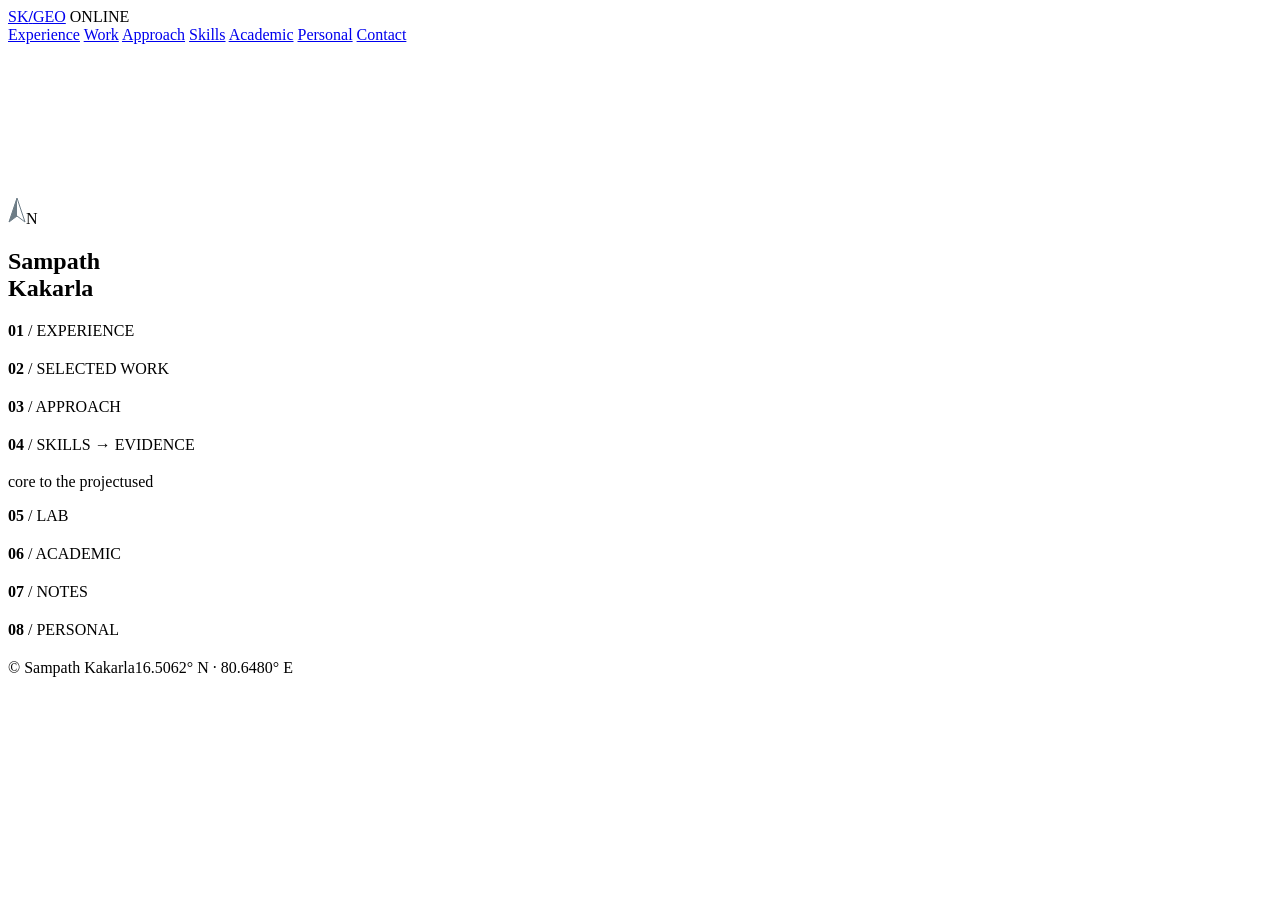
==== index.html @ d3eee509 "Add site root: index, README, gitignore" ====
<!doctype html>
<html lang="en">
<head>
  <meta charset="utf-8">
  <meta name="viewport" content="width=device-width, initial-scale=1">
  <title>Sampath Kakarla — Geospatial Operations & GIS</title>
  <meta name="description" content="Urban planner and geospatial technical lead. Four years as sole on-ground lead of a geospatial consultancy: 1.5M+ parcels across 35–40 cities. Case studies with interactive maps.">
  <meta name="theme-color" content="#07090b">
  <meta property="og:title" content="Sampath Kakarla — Geospatial Operations & GIS">
  <meta property="og:description" content="Case studies with interactive maps and tools.">
  <link rel="icon" href="assets/img/favicon.svg" type="image/svg+xml">

  <!-- ADOBE FONTS (Acumin Pro): paste your Web Project link below and uncomment. See README. -->
  <!-- <link rel="stylesheet" href="https://use.typekit.net/KITID.css"> -->
  <link rel="preload" href="assets/fonts/archivo-wdth.woff2" as="font" type="font/woff2" crossorigin>
  <link rel="stylesheet" href="assets/css/main.css">
</head>
<body>

<header class="hud" aria-label="Site status bar">
  <a class="id" href="#top">SK<b>/</b>GEO</a>
  <span class="live hide-m">ONLINE</span>
  <span class="coord" id="hud-coord" aria-hidden="true"></span>
  <nav aria-label="Primary">
    <a href="#experience">Experience</a>
    <a href="#work">Work</a>
    <a href="#approach" class="opt">Approach</a>
    <a href="#evidence" class="opt">Skills</a>
    <a href="#academic" class="opt">Academic</a>
    <a href="#personal" class="opt">Personal</a>
    <a href="#contact">Contact</a>
  </nav>
</header>

<main>
  <!-- HERO -->
  <section class="hero" id="top">
    <canvas id="terrain" aria-hidden="true"></canvas>
    <div class="vignette"></div>
    <div class="north" aria-hidden="true">
      <svg width="18" height="26" viewBox="0 0 18 26"><path d="M9 0 L17 24 L9 18 L1 24 Z" fill="none" stroke="#6d7c86"/><path d="M9 0 L9 18 L1 24 Z" fill="#6d7c86"/></svg>N
    </div>
    <div class="wrap">
      <div class="kicker" data-c="hero.kicker"></div>
      <h1>Sampath<br><span class="thin">Kakarla</span></h1>
      <p class="role" data-c="hero.headline"></p>
      <p class="lede" data-c="hero.statement"></p>
      <p class="lede sub" data-c="hero.intro"></p>
    </div>
  </section>

  <!-- AT A GLANCE -->
  <section class="glance-band" aria-label="Profile at a glance">
    <div class="wrap">
      <div class="glance-h mono" data-c="hero.glanceTitle"></div>
      <div class="glance" id="glance"></div>
    </div>
  </section>

  <!-- EXPERIENCE -->
  <section class="block" id="experience">
    <div class="wrap">
      <div class="sec-head rv">
        <div class="no"><b>01</b> / EXPERIENCE</div>
        <h2><span data-c="experience.title"></span> <em data-c="experience.titleMuted"></em></h2>
        <p data-c="experience.intro"></p>
      </div>
      <article class="anchor rv" id="anchor"></article>
      <div class="roles" id="roles"></div>
      <div class="edu rv" id="edu"></div>
    </div>
  </section>

  <!-- WORK -->
  <section class="block" id="work">
    <div class="wrap">
      <div class="sec-head rv">
        <div class="no"><b>02</b> / SELECTED WORK</div>
        <h2><span data-c="work.title"></span> <em data-c="work.titleMuted"></em></h2>
        <p data-c="work.intro"></p>
      </div>
      <div class="work" id="work-list"></div>
    </div>
  </section>

  <!-- APPROACH / AI -->
  <section class="block" id="approach">
    <div class="wrap">
      <div class="sec-head rv">
        <div class="no"><b>03</b> / APPROACH</div>
        <h2><span data-c="approach.title"></span> <em data-c="approach.titleMuted"></em></h2>
        <p data-c="approach.intro"></p>
      </div>
      <div class="approach" id="approach-list"></div>
      <aside class="principle rv" id="principle"></aside>
    </div>
  </section>

  <!-- EVIDENCE -->
  <section class="block" id="evidence">
    <div class="wrap">
      <div class="sec-head rv">
        <div class="no"><b>04</b> / SKILLS → EVIDENCE</div>
        <h2><span data-c="evidence.title"></span> <em data-c="evidence.titleMuted"></em></h2>
        <p data-c="evidence.intro"></p>
      </div>
      <div class="matrix-wrap rv"><table class="matrix" id="matrix"></table></div>
      <div class="matrix-key"><span><i class="m m2"></i>core to the project</span><span><i class="m m1"></i>used</span></div>
      <p class="toolbox" data-c="evidence.toolbox"></p>
    </div>
  </section>

  <!-- LAB -->
  <section class="block" id="lab">
    <div class="wrap">
      <div class="sec-head rv">
        <div class="no"><b>05</b> / LAB</div>
        <h2><span data-c="lab.title"></span> <em data-c="lab.titleMuted"></em></h2>
        <p data-c="lab.intro"></p>
      </div>
      <div class="lab" id="lab-list"></div>
    </div>
  </section>

  <!-- ACADEMIC -->
  <section class="block" id="academic">
    <div class="wrap">
      <div class="sec-head rv">
        <div class="no"><b>06</b> / ACADEMIC</div>
        <h2><span data-c="academic.title"></span> <em data-c="academic.titleMuted"></em></h2>
        <p data-c="academic.intro"></p>
      </div>
      <div class="ledger" id="ledger"></div>
    </div>
  </section>

  <!-- WRITING -->
  <section class="block" id="writing">
    <div class="wrap">
      <div class="sec-head rv">
        <div class="no"><b>07</b> / NOTES</div>
        <h2><span data-c="writing.title"></span> <em data-c="writing.titleMuted"></em></h2>
        <p data-c="writing.intro"></p>
      </div>
      <div id="writing-list"></div>
    </div>
  </section>

  <!-- PERSONAL -->
  <section class="block" id="personal">
    <div class="wrap">
      <div class="sec-head rv">
        <div class="no"><b>08</b> / PERSONAL</div>
        <h2 data-c="personal.title"></h2>
        <p data-c="personal.intro"></p>
      </div>
      <div class="photos" id="photos"></div>
    </div>
  </section>

  <!-- CONTACT -->
  <section class="block" id="contact">
    <div class="wrap contact">
      <div class="rv">
        <h2 id="contact-title"></h2>
        <p class="contact-note" data-c="contact.note"></p>
      </div>
      <div class="links rv" id="links"></div>
    </div>
  </section>
</main>

<footer class="foot">
  <div class="wrap"><span>© <span id="year"></span> Sampath Kakarla</span><span>16.5062° N · 80.6480° E</span></div>
</footer>

<script src="assets/vendor/marked.umd.js"></script>
<script src="assets/js/content.js"></script>
<script src="assets/js/main.js"></script>
</body>
</html>
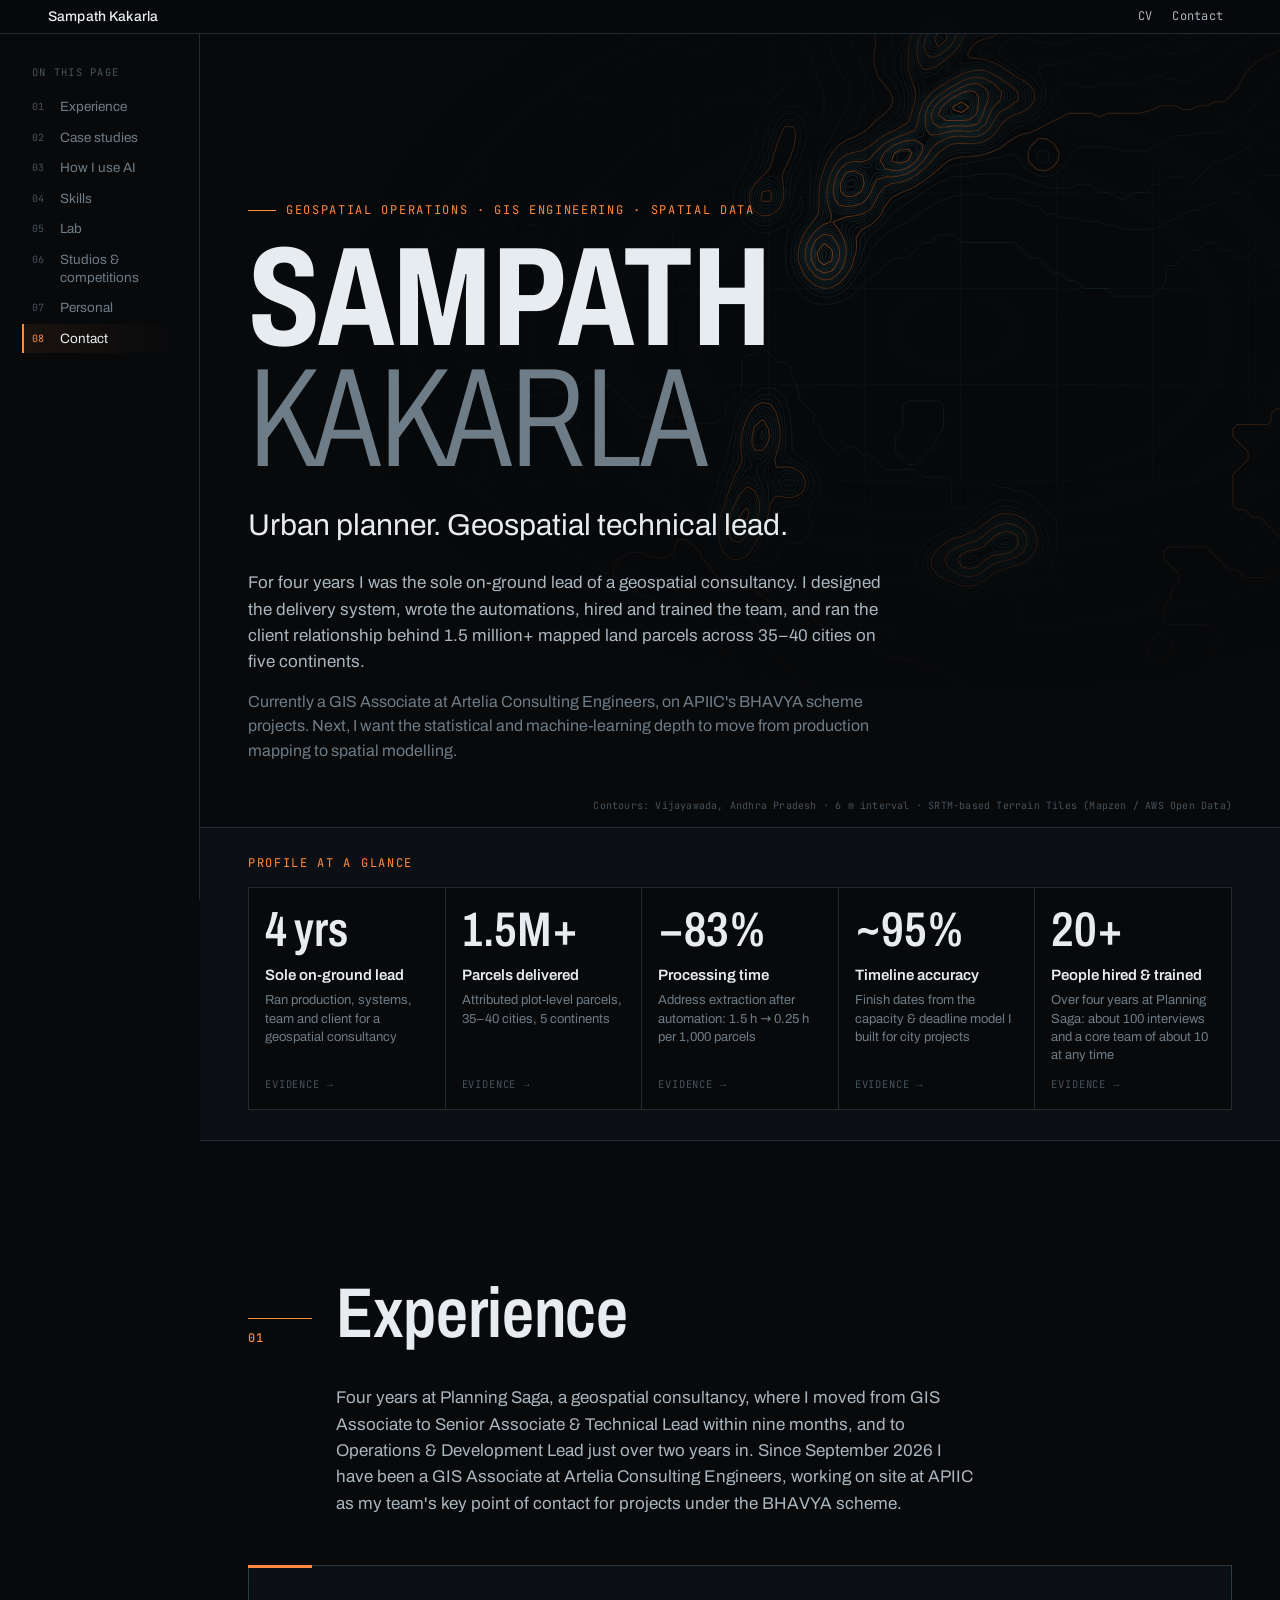
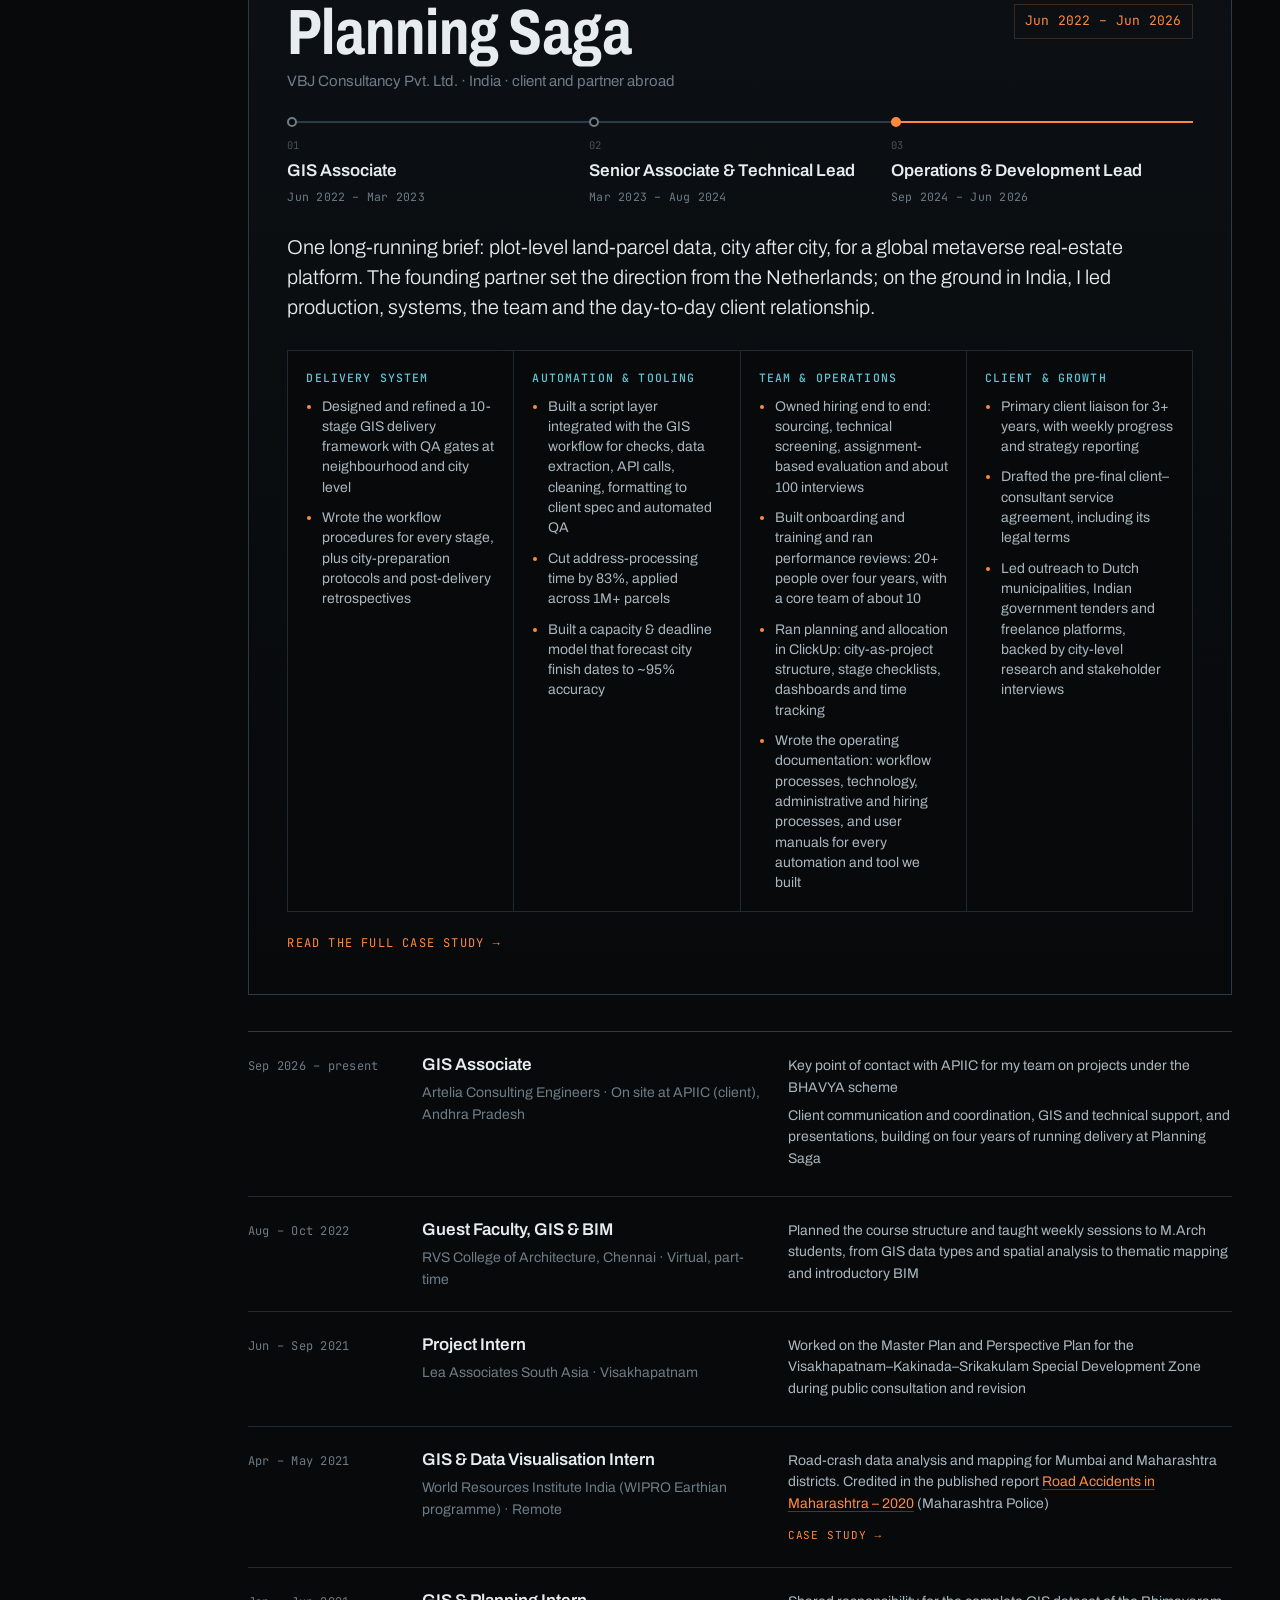
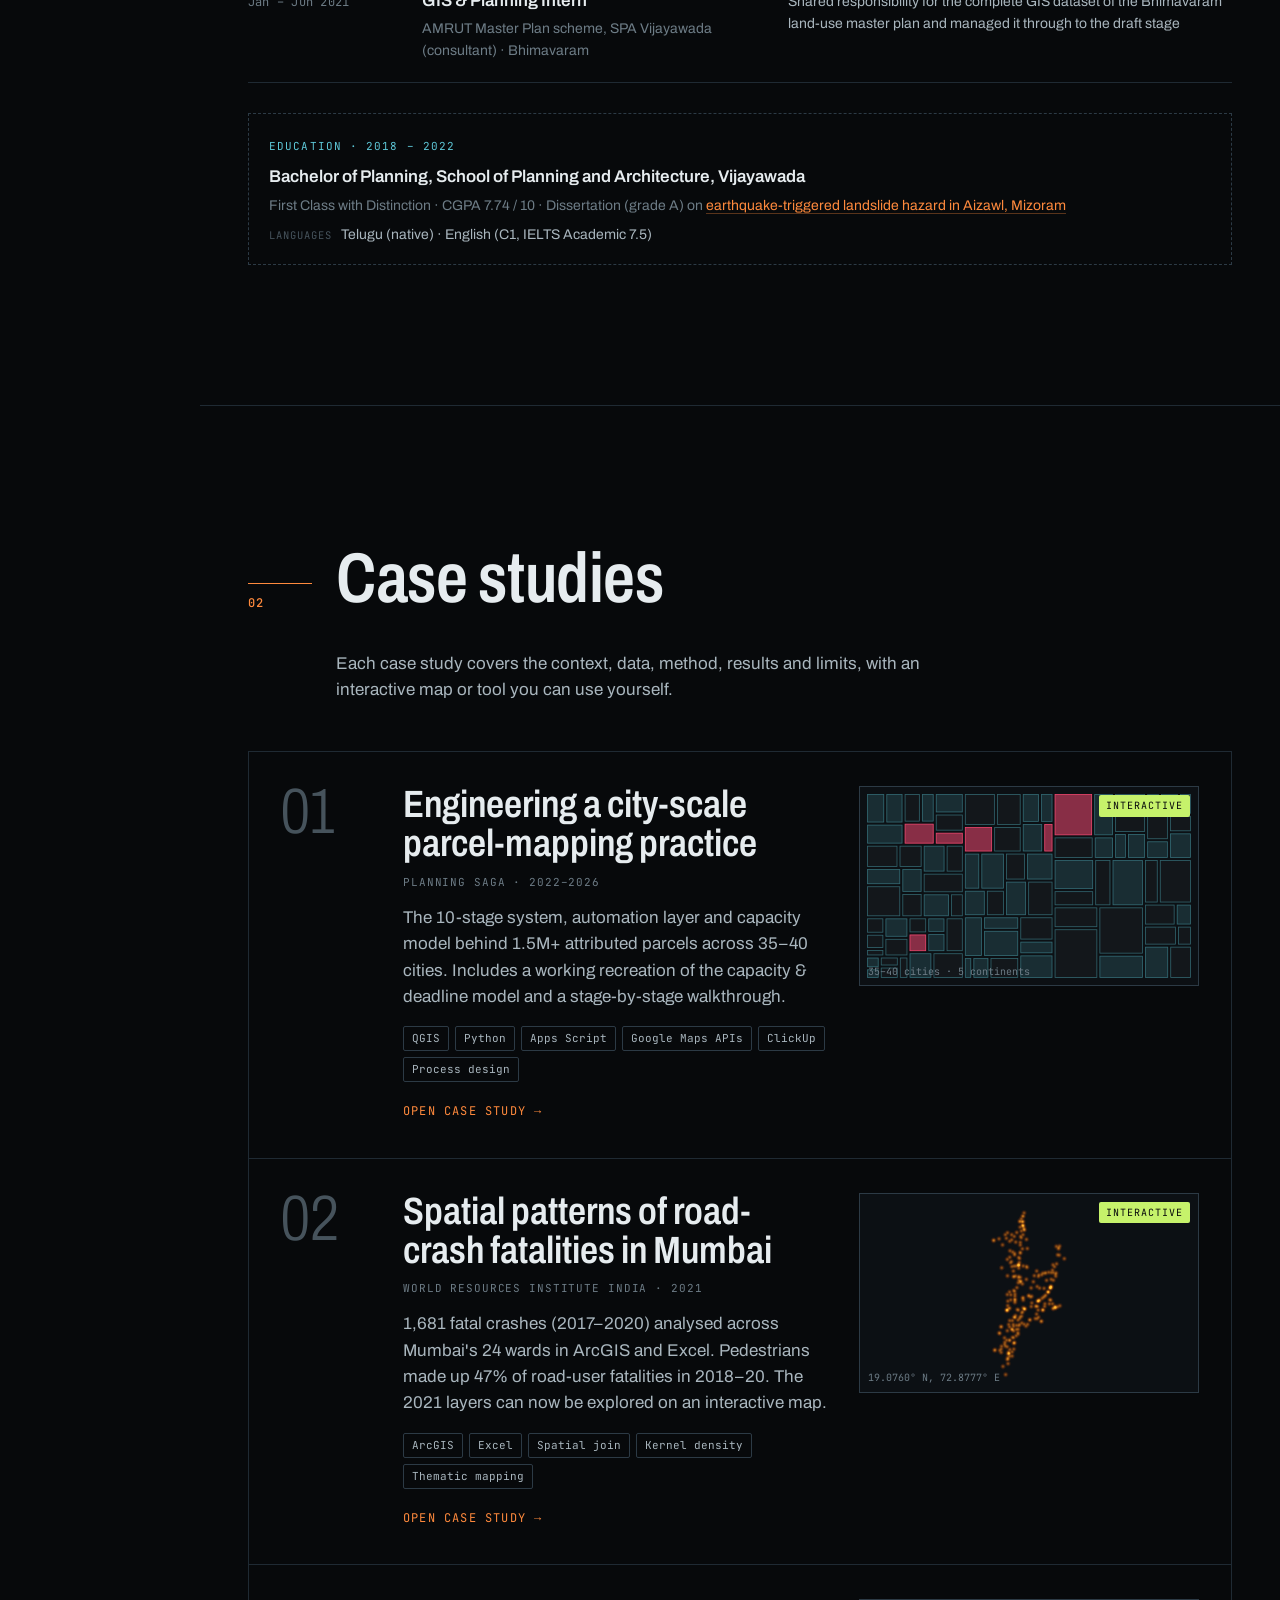
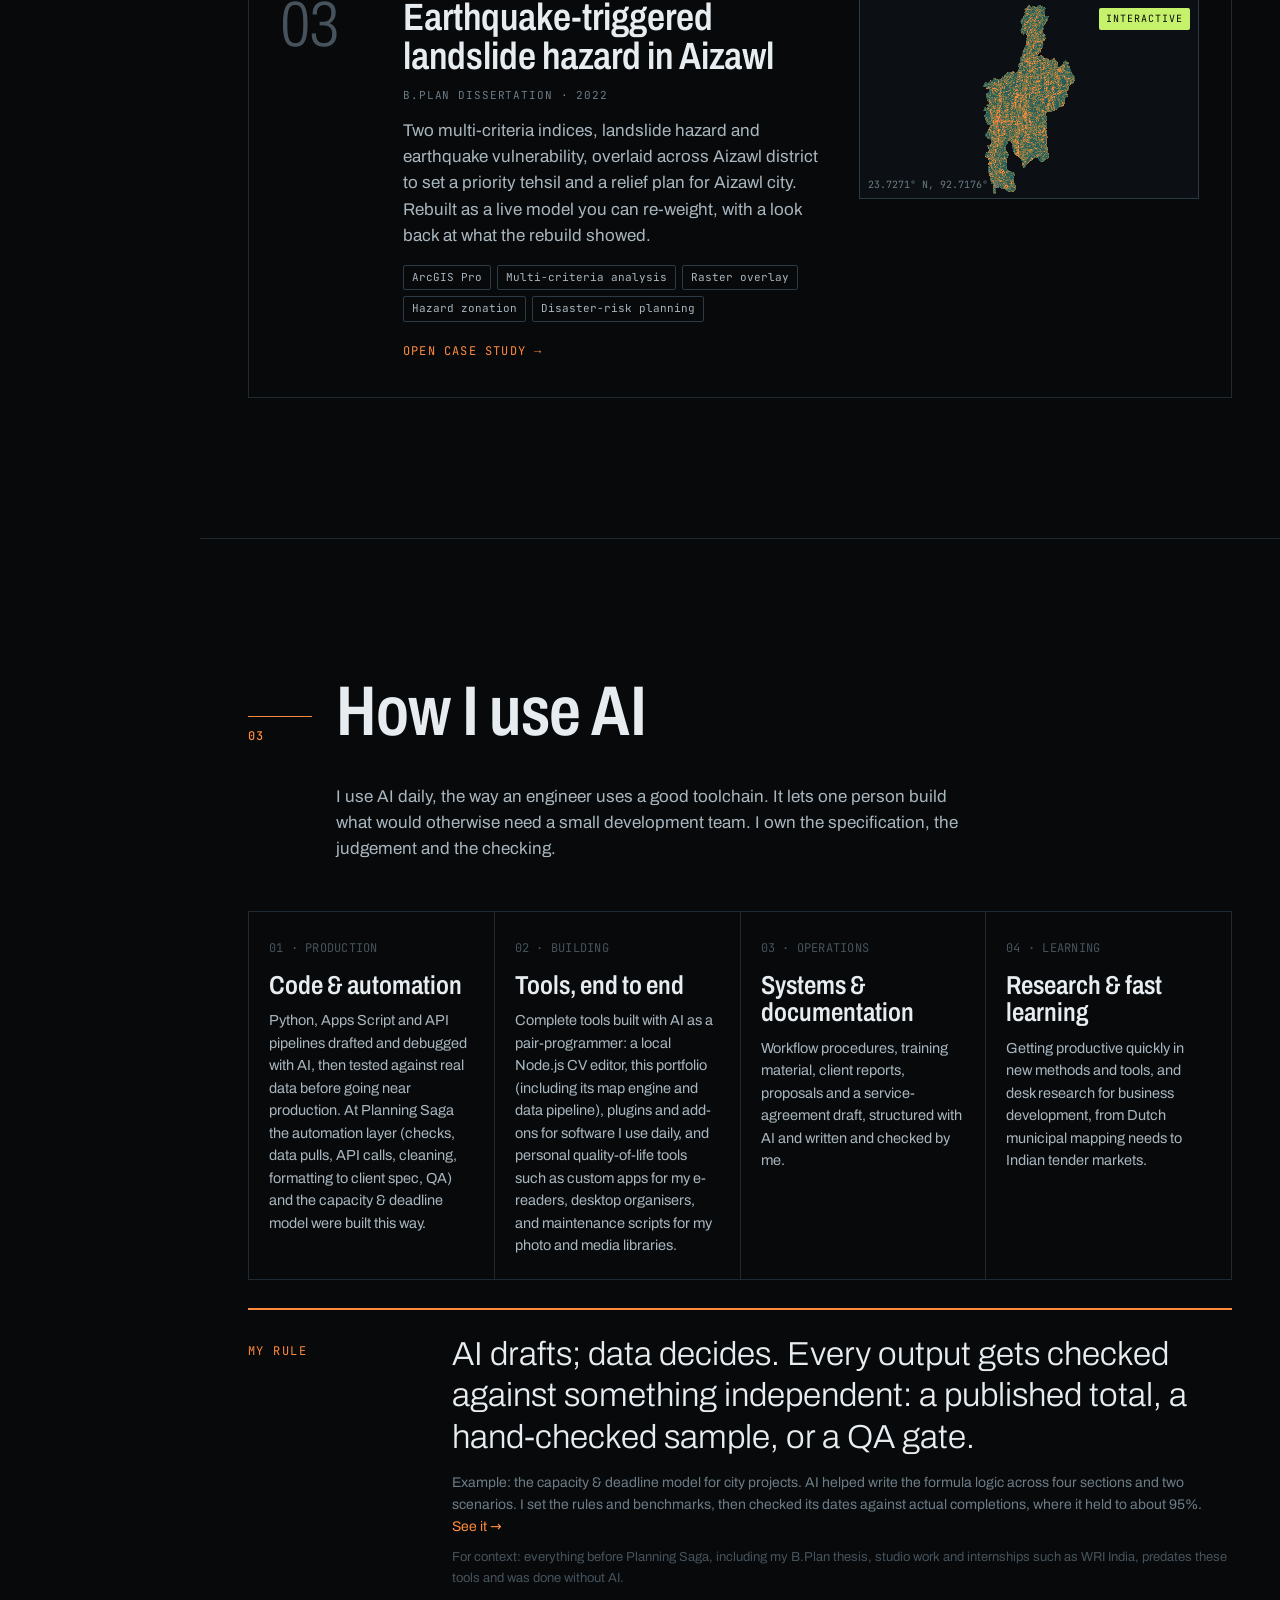
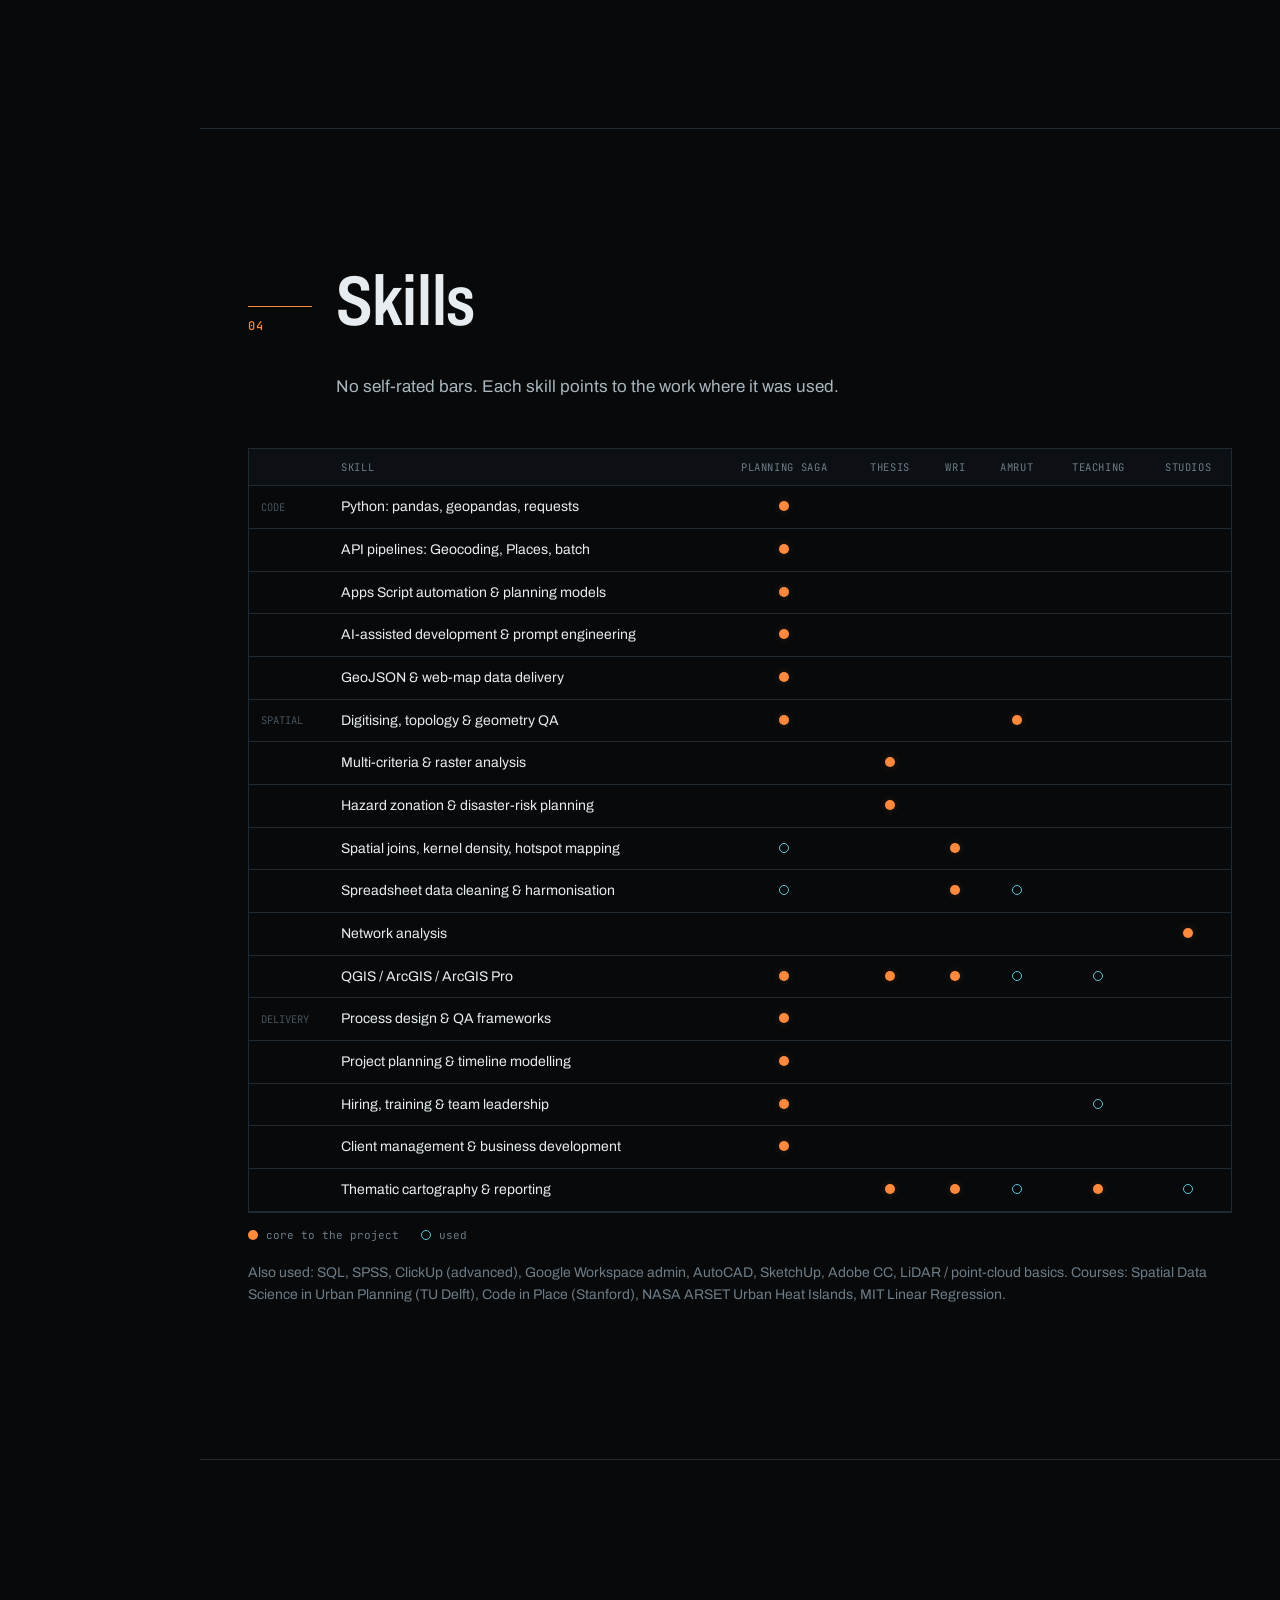
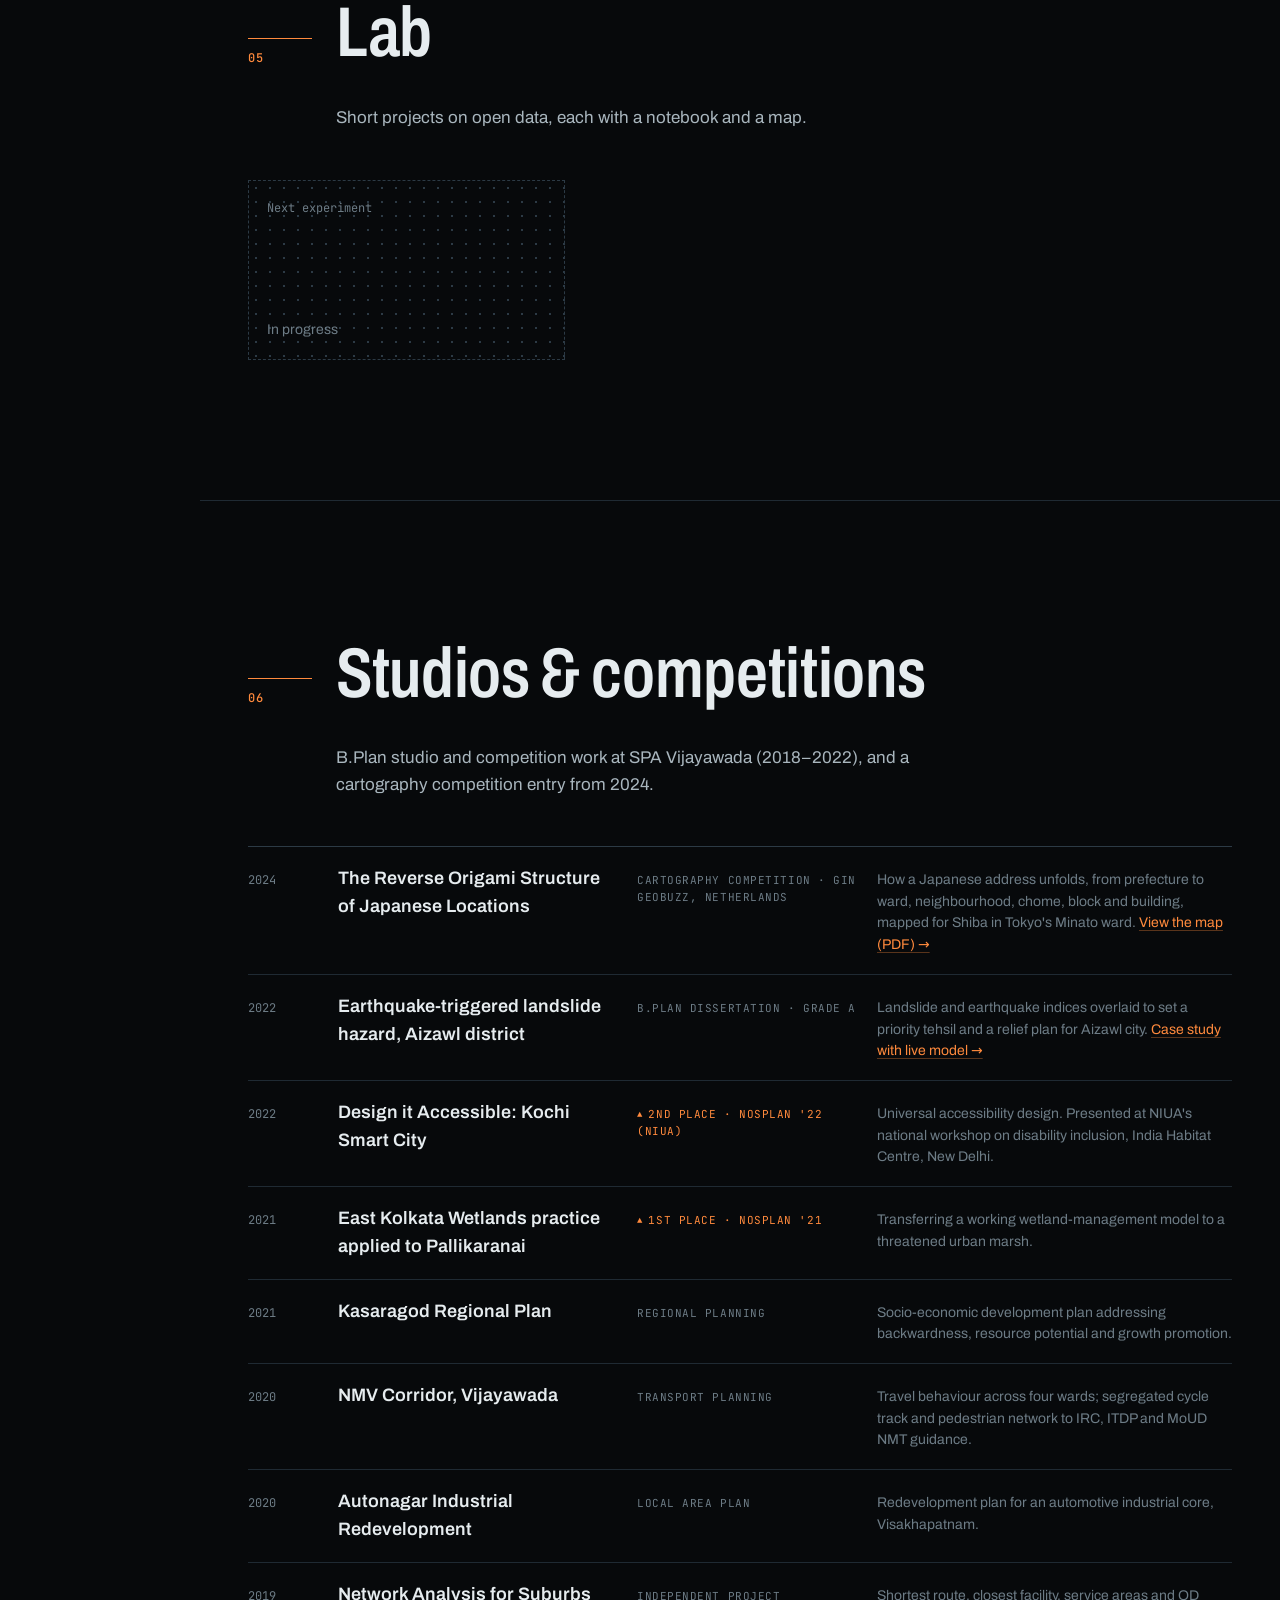
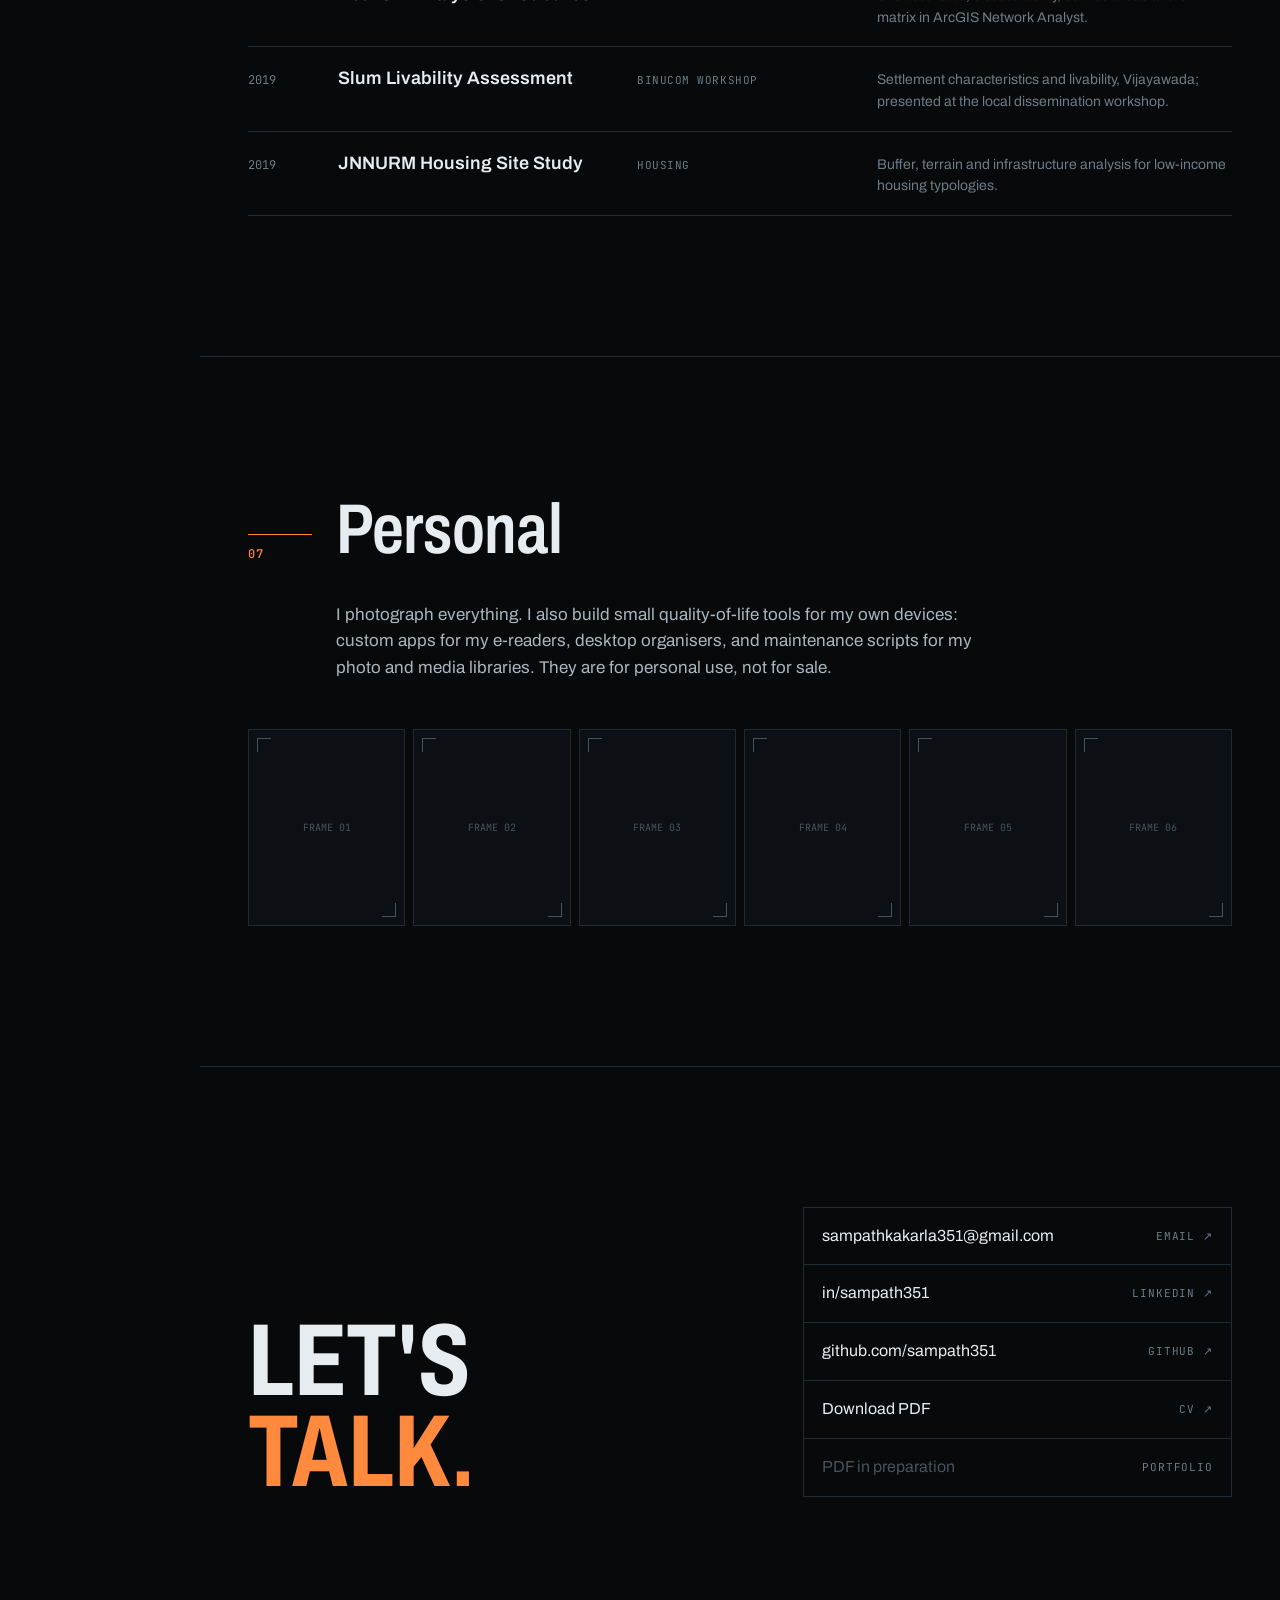
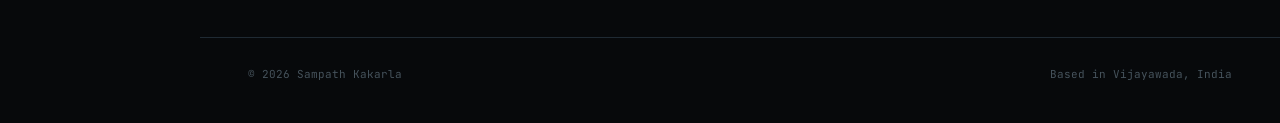
==== commit 69f887a4: "Home page: section rail, simplified top bar, Vijayawada contours; README" ====
--- a/index.html
+++ b/index.html
@@ -17,29 +17,22 @@
 </head>
 <body>
 
-<header class="hud" aria-label="Site status bar">
-  <a class="id" href="#top">SK<b>/</b>GEO</a>
-  <span class="live hide-m">ONLINE</span>
-  <span class="coord" id="hud-coord" aria-hidden="true"></span>
-  <nav aria-label="Primary">
-    <a href="#experience">Experience</a>
-    <a href="#work">Work</a>
-    <a href="#approach" class="opt">Approach</a>
-    <a href="#evidence" class="opt">Skills</a>
-    <a href="#academic" class="opt">Academic</a>
-    <a href="#personal" class="opt">Personal</a>
+<header class="hud">
+  <a class="id" href="#top">Sampath Kakarla</a>
+  <button class="sec-btn" type="button" aria-expanded="false" aria-controls="rail">Sections</button>
+  <nav aria-label="Site">
+    <a href="assets/docs/Sampath_Kakarla_CV.pdf" target="_blank" rel="noopener" id="hud-cv">CV</a>
     <a href="#contact">Contact</a>
   </nav>
 </header>
+<nav class="rail" id="rail" aria-label="On this page"></nav>
 
 <main>
   <!-- HERO -->
   <section class="hero" id="top">
-    <canvas id="terrain" aria-hidden="true"></canvas>
+    <canvas id="terrain" data-terrain="vijayawada" data-root="assets/" aria-hidden="true"></canvas>
     <div class="vignette"></div>
-    <div class="north" aria-hidden="true">
-      <svg width="18" height="26" viewBox="0 0 18 26"><path d="M9 0 L17 24 L9 18 L1 24 Z" fill="none" stroke="#6d7c86"/><path d="M9 0 L9 18 L1 24 Z" fill="#6d7c86"/></svg>N
-    </div>
+    <span class="terrain-cap" aria-hidden="true"></span>
     <div class="wrap">
       <div class="kicker" data-c="hero.kicker"></div>
       <h1>Sampath<br><span class="thin">Kakarla</span></h1>
@@ -58,10 +51,10 @@
   </section>
 
   <!-- EXPERIENCE -->
-  <section class="block" id="experience">
+  <section class="block" id="experience" data-rail="Experience">
     <div class="wrap">
       <div class="sec-head rv">
-        <div class="no"><b>01</b> / EXPERIENCE</div>
+        <div class="no"><b>01</b></div>
         <h2><span data-c="experience.title"></span> <em data-c="experience.titleMuted"></em></h2>
         <p data-c="experience.intro"></p>
       </div>
@@ -72,10 +65,10 @@
   </section>
 
   <!-- WORK -->
-  <section class="block" id="work">
+  <section class="block" id="work" data-rail="Case studies">
     <div class="wrap">
       <div class="sec-head rv">
-        <div class="no"><b>02</b> / SELECTED WORK</div>
+        <div class="no"><b>02</b></div>
         <h2><span data-c="work.title"></span> <em data-c="work.titleMuted"></em></h2>
         <p data-c="work.intro"></p>
       </div>
@@ -84,10 +77,10 @@
   </section>
 
   <!-- APPROACH / AI -->
-  <section class="block" id="approach">
+  <section class="block" id="approach" data-rail="How I use AI">
     <div class="wrap">
       <div class="sec-head rv">
-        <div class="no"><b>03</b> / APPROACH</div>
+        <div class="no"><b>03</b></div>
         <h2><span data-c="approach.title"></span> <em data-c="approach.titleMuted"></em></h2>
         <p data-c="approach.intro"></p>
       </div>
@@ -97,10 +90,10 @@
   </section>
 
   <!-- EVIDENCE -->
-  <section class="block" id="evidence">
+  <section class="block" id="evidence" data-rail="Skills">
     <div class="wrap">
       <div class="sec-head rv">
-        <div class="no"><b>04</b> / SKILLS → EVIDENCE</div>
+        <div class="no"><b>04</b></div>
         <h2><span data-c="evidence.title"></span> <em data-c="evidence.titleMuted"></em></h2>
         <p data-c="evidence.intro"></p>
       </div>
@@ -111,10 +104,10 @@
   </section>
 
   <!-- LAB -->
-  <section class="block" id="lab">
+  <section class="block" id="lab" data-rail="Lab">
     <div class="wrap">
       <div class="sec-head rv">
-        <div class="no"><b>05</b> / LAB</div>
+        <div class="no"><b>05</b></div>
         <h2><span data-c="lab.title"></span> <em data-c="lab.titleMuted"></em></h2>
         <p data-c="lab.intro"></p>
       </div>
@@ -123,10 +116,10 @@
   </section>
 
   <!-- ACADEMIC -->
-  <section class="block" id="academic">
+  <section class="block" id="academic" data-rail="Studios &amp; competitions">
     <div class="wrap">
       <div class="sec-head rv">
-        <div class="no"><b>06</b> / ACADEMIC</div>
+        <div class="no"><b>06</b></div>
         <h2><span data-c="academic.title"></span> <em data-c="academic.titleMuted"></em></h2>
         <p data-c="academic.intro"></p>
       </div>
@@ -135,10 +128,10 @@
   </section>
 
   <!-- WRITING -->
-  <section class="block" id="writing">
+  <section class="block" id="writing" data-rail="Field notes">
     <div class="wrap">
       <div class="sec-head rv">
-        <div class="no"><b>07</b> / NOTES</div>
+        <div class="no"><b>07</b></div>
         <h2><span data-c="writing.title"></span> <em data-c="writing.titleMuted"></em></h2>
         <p data-c="writing.intro"></p>
       </div>
@@ -147,10 +140,10 @@
   </section>
 
   <!-- PERSONAL -->
-  <section class="block" id="personal">
+  <section class="block" id="personal" data-rail="Personal">
     <div class="wrap">
       <div class="sec-head rv">
-        <div class="no"><b>08</b> / PERSONAL</div>
+        <div class="no"><b>08</b></div>
         <h2 data-c="personal.title"></h2>
         <p data-c="personal.intro"></p>
       </div>
@@ -159,7 +152,7 @@
   </section>
 
   <!-- CONTACT -->
-  <section class="block" id="contact">
+  <section class="block" id="contact" data-rail="Contact">
     <div class="wrap contact">
       <div class="rv">
         <h2 id="contact-title"></h2>
@@ -171,11 +164,13 @@
 </main>
 
 <footer class="foot">
-  <div class="wrap"><span>© <span id="year"></span> Sampath Kakarla</span><span>16.5062° N · 80.6480° E</span></div>
+  <div class="wrap"><span>© <span id="year"></span> Sampath Kakarla</span><span>Based in Vijayawada, India</span></div>
 </footer>
 
 <script src="assets/vendor/marked.umd.js"></script>
 <script src="assets/js/content.js"></script>
+<script src="assets/js/terrain.js"></script>
+<script src="assets/js/rail.js"></script>
 <script src="assets/js/main.js"></script>
 </body>
 </html>
--- a/assets/css/main.css
+++ b/assets/css/main.css
@@ -0,0 +1,612 @@
+/* ==========================================================================
+   Sampath Kakarla — portfolio
+   Theme: dark analyst console. Cartography × data science.
+   Type: Acumin Pro (Adobe Fonts) → Archivo fallback; JetBrains Mono for HUD.
+   ========================================================================== */
+
+/* Self-hosted open fonts (SIL OFL). Archivo has a width axis → used as the condensed fallback. */
+@font-face { font-family: "Archivo"; src: url("../fonts/archivo-wdth.woff2") format("woff2-variations"); font-weight: 100 900; font-stretch: 62% 125%; font-display: swap; }
+@font-face { font-family: "JetBrains Mono"; src: url("../fonts/jetbrains-mono-latin-400-normal.woff2") format("woff2"); font-weight: 400; font-display: swap; }
+@font-face { font-family: "JetBrains Mono"; src: url("../fonts/jetbrains-mono-latin-500-normal.woff2") format("woff2"); font-weight: 500; font-display: swap; }
+
+:root {
+  /* surfaces */
+  --ink-0: #07090b;          /* page */
+  --ink-1: #0c1014;          /* panels */
+  --ink-2: #121920;          /* raised */
+  --ink-3: #1a232c;          /* hover */
+  --rule: #1f2a33;           /* hairlines */
+  --rule-2: #2c3a45;
+
+  /* text */
+  --t-0: #e6ecef;
+  --t-1: #a9b6be;
+  --t-2: #6d7c86;
+  --t-3: #46535c;
+
+  /* signals */
+  --sig: #ff8a3d;            /* survey orange — primary accent */
+  --sig-dim: #ff8a3d33;
+  --cyan: #5ec8d8;           /* water / data */
+  --cyan-dim: #5ec8d822;
+  --lime: #c6f26b;           /* live / ok */
+  --heat-1: #ffd166;
+  --heat-2: #ff8a3d;
+  --heat-3: #ef476f;
+
+  /* type */
+  --f-sans: "acumin-pro", "Archivo", system-ui, -apple-system, "Segoe UI", sans-serif;
+  --f-cond: "acumin-pro-condensed", "Archivo", "Arial Narrow", sans-serif;
+  --f-mono: "JetBrains Mono", ui-monospace, "SFMono-Regular", Menlo, Consolas, monospace;
+
+  /* layout */
+  --gut: clamp(16px, 4vw, 48px);
+  --max: 1320px;
+  --hud-h: 34px;
+}
+
+*, *::before, *::after { box-sizing: border-box; }
+html { -webkit-text-size-adjust: 100%; scroll-behavior: smooth; }
+@media (prefers-reduced-motion: reduce) { html { scroll-behavior: auto; } }
+
+body {
+  margin: 0;
+  background: var(--ink-0);
+  color: var(--t-0);
+  font-family: var(--f-sans);
+  font-size: 17px;
+  line-height: 1.55;
+  font-weight: 400;
+  -webkit-font-smoothing: antialiased;
+  overflow-x: hidden;
+}
+
+/* faint survey grid across the whole page */
+body::before {
+  content: "";
+  position: fixed; inset: 0;
+  pointer-events: none;
+  background-image:
+    linear-gradient(var(--rule) 1px, transparent 1px),
+    linear-gradient(90deg, var(--rule) 1px, transparent 1px);
+  background-size: 96px 96px;
+  opacity: .22;
+  z-index: 0;
+}
+
+a { color: inherit; text-decoration: none; }
+img { max-width: 100%; display: block; }
+::selection { background: var(--sig); color: var(--ink-0); }
+
+.cond { font-family: var(--f-cond); font-stretch: 78%; }
+.mono { font-family: var(--f-mono); font-size: 12px; letter-spacing: .02em; }
+.wrap { position: relative; z-index: 1; max-width: var(--max); margin: 0 auto; padding: 0 var(--gut); }
+
+/* ---------- HUD (top status bar) ---------- */
+.hud {
+  position: fixed; top: 0; left: 0; right: 0; height: var(--hud-h);
+  z-index: 50;
+  display: flex; align-items: center; gap: 18px;
+  padding: 0 var(--gut);
+  background: color-mix(in srgb, var(--ink-0) 82%, transparent);
+  backdrop-filter: blur(8px);
+  border-bottom: 1px solid var(--rule);
+  font-family: var(--f-mono); font-size: 11px; color: var(--t-2);
+  white-space: nowrap;
+}
+.hud .id { color: var(--t-0); font-weight: 500; letter-spacing: .06em; }
+.hud .id b { color: var(--sig); font-weight: 500; }
+.hud .live::before { content: "●"; color: var(--lime); margin-right: 6px; font-size: 9px; animation: blink 2.4s infinite; }
+.hud nav { margin-left: auto; display: flex; gap: 2px; }
+.hud nav a { padding: 4px 9px; border-radius: 2px; color: var(--t-1); text-transform: uppercase; letter-spacing: .08em; }
+.hud nav a:hover, .hud nav a.on { color: var(--ink-0); background: var(--sig); }
+.hud .coord { min-width: 210px; color: var(--cyan); }
+@keyframes blink { 50% { opacity: .25; } }
+@media (max-width: 860px) { .hud .coord, .hud .hide-m { display: none; } .hud nav a { padding: 4px 6px; } }
+@media (max-width: 520px) { .hud nav a.opt { display: none; } }
+
+/* ---------- Hero ---------- */
+.hero {
+  position: relative;
+  min-height: 100svh;
+  padding-top: calc(var(--hud-h) + 6vh);
+  display: flex; flex-direction: column; justify-content: flex-end;
+  border-bottom: 1px solid var(--rule);
+  overflow: hidden;
+}
+.hero canvas#terrain { position: absolute; inset: 0; width: 100%; height: 100%; z-index: 0; }
+.hero .vignette {
+  position: absolute; inset: 0; z-index: 0; pointer-events: none;
+  background:
+    radial-gradient(ellipse 70% 60% at 70% 40%, transparent 0%, var(--ink-0) 85%),
+    linear-gradient(to top, var(--ink-0) 0%, transparent 45%);
+}
+.hero .wrap { padding-bottom: 7vh; }
+.kicker { font-family: var(--f-mono); font-size: 12px; color: var(--sig); text-transform: uppercase; letter-spacing: .14em; display: flex; align-items: center; gap: 10px; }
+.kicker::before { content: ""; width: 28px; height: 1px; background: var(--sig); }
+
+.hero h1 {
+  font-family: var(--f-cond); font-stretch: 72%;
+  font-weight: 700;
+  font-size: clamp(56px, 11vw, 168px);
+  line-height: .86;
+  letter-spacing: -.01em;
+  margin: 18px 0 0;
+  text-transform: uppercase;
+}
+.hero h1 .thin { font-weight: 300; color: var(--t-2); }
+.hero .role {
+  margin: 22px 0 0;
+  font-size: clamp(20px, 2.4vw, 30px);
+  font-weight: 300;
+  color: var(--t-1);
+}
+.hero .role .arrow { color: var(--sig); font-family: var(--f-mono); padding: 0 .2em; }
+.hero .role b { color: var(--t-0); font-weight: 500; }
+.hero .lede { max-width: 640px; margin: 22px 0 0; color: var(--t-1); font-size: 17px; }
+
+.stats { display: grid; grid-template-columns: repeat(4, 1fr); margin-top: 48px; border-top: 1px solid var(--rule-2); }
+.stat { padding: 16px 16px 0 0; border-right: 1px solid var(--rule); }
+.stat + .stat { padding-left: 16px; }
+.stat:last-child { border-right: 0; }
+.stat .v { font-family: var(--f-cond); font-stretch: 75%; font-weight: 600; font-size: clamp(34px, 4.4vw, 56px); line-height: 1; }
+.stat .v small { font-size: .45em; color: var(--t-2); margin-left: 3px; font-weight: 400; }
+.stat .l { font-family: var(--f-mono); font-size: 11px; color: var(--t-2); text-transform: uppercase; letter-spacing: .08em; margin-top: 8px; }
+@media (max-width: 720px) {
+  .stats { grid-template-columns: repeat(2, 1fr); }
+  .stat:nth-child(2) { border-right: 0; }
+  .stat:nth-child(3) { padding-left: 0; }
+  .stat:nth-child(n+3) { border-top: 1px solid var(--rule); margin-top: 14px; }
+}
+
+/* legend-style scale bar in hero corner */
+.scalebar { position: absolute; right: var(--gut); top: calc(var(--hud-h) + 24px); z-index: 2; font-family: var(--f-mono); font-size: 10px; color: var(--t-2); text-align: right; }
+.scalebar .bar { display: flex; margin: 6px 0 4px auto; width: 160px; height: 5px; border: 1px solid var(--t-2); }
+.scalebar .bar i { flex: 1; } .scalebar .bar i:nth-child(odd) { background: var(--t-2); }
+.scalebar .ticks { display: flex; justify-content: space-between; width: 160px; margin-left: auto; }
+.north { position: absolute; left: var(--gut); top: calc(var(--hud-h) + 24px); z-index: 2; font-family: var(--f-mono); font-size: 10px; color: var(--t-2); text-align: center; }
+.north svg { display: block; margin: 0 auto 4px; }
+@media (max-width: 720px) { .scalebar, .north { display: none; } }
+
+/* ---------- Section frame ---------- */
+section.block { position: relative; z-index: 1; padding: clamp(72px, 11vw, 140px) 0; border-bottom: 1px solid var(--rule); }
+.sec-head { display: grid; grid-template-columns: 180px 1fr; gap: 24px; margin-bottom: 48px; align-items: end; }
+.sec-head .no { font-family: var(--f-mono); font-size: 12px; color: var(--t-2); letter-spacing: .1em; border-top: 1px solid var(--sig); padding-top: 10px; }
+.sec-head .no b { color: var(--sig); font-weight: 500; }
+.sec-head h2 { margin: 0; font-family: var(--f-cond); font-stretch: 75%; font-weight: 600; font-size: clamp(38px, 5.5vw, 76px); line-height: .95; letter-spacing: -.005em; }
+.sec-head h2 em { font-style: normal; color: var(--t-2); font-weight: 300; }
+.sec-head p { grid-column: 2; margin: 14px 0 0; color: var(--t-1); max-width: 640px; }
+@media (max-width: 720px) { .sec-head { grid-template-columns: 1fr; gap: 14px; } .sec-head p { grid-column: 1; } }
+
+/* ---------- Route (career transit line) ---------- */
+.route { position: relative; display: grid; grid-template-columns: repeat(7, 1fr); }
+.route::before { content: ""; position: absolute; left: 0; right: 0; top: 37px; height: 3px; background: linear-gradient(90deg, var(--cyan) 0%, var(--sig) 82%, transparent 82%, transparent 100%); }
+.route::after { content: ""; position: absolute; left: 82%; right: 0; top: 37px; height: 3px; background: repeating-linear-gradient(90deg, var(--sig) 0 6px, transparent 6px 12px); }
+.stop { position: relative; padding-right: 14px; }
+.stop .yr { font-family: var(--f-mono); font-size: 12px; color: var(--t-2); height: 24px; }
+.stop .dot { width: 17px; height: 17px; border-radius: 50%; background: var(--ink-0); border: 3px solid var(--sig); margin: 0 0 18px 0; position: relative; z-index: 1; }
+.stop:first-child .dot, .stop:nth-child(2) .dot { border-color: var(--cyan); }
+.stop.future .dot { border-style: dashed; background: transparent; }
+.stop h3 { margin: 0; font-size: 16px; font-weight: 600; line-height: 1.25; }
+.stop p { margin: 6px 0 0; font-size: 13px; color: var(--t-2); line-height: 1.45; }
+@media (max-width: 960px) {
+  .route { grid-template-columns: 1fr; gap: 0; padding-left: 34px; }
+  .route::before { left: 7px; right: auto; top: 0; bottom: 0; width: 3px; height: auto; background: linear-gradient(180deg, var(--cyan), var(--sig) 88%, transparent 88%); }
+  .route::after { display: none; }
+  .stop { padding: 0 0 26px; }
+  .stop .dot { position: absolute; left: -34px; top: 2px; margin: 0; }
+  .stop .yr { height: auto; }
+}
+
+/* ---------- Work cards ---------- */
+.work { display: grid; gap: 1px; background: var(--rule); border: 1px solid var(--rule); }
+.card {
+  position: relative;
+  display: grid; grid-template-columns: 90px 1fr 340px; gap: 32px;
+  padding: 34px 32px;
+  background: var(--ink-0);
+  transition: background .25s;
+}
+.card:hover { background: var(--ink-1); }
+.card .ix { font-family: var(--f-cond); font-stretch: 75%; font-size: 64px; font-weight: 300; line-height: .8; color: var(--t-3); }
+.card:hover .ix { color: var(--sig); }
+.card h3 { margin: 0; font-family: var(--f-cond); font-stretch: 80%; font-weight: 600; font-size: clamp(26px, 3vw, 38px); line-height: 1.02; }
+.card .org { font-family: var(--f-mono); font-size: 11px; text-transform: uppercase; letter-spacing: .08em; color: var(--t-2); margin-top: 10px; }
+.card p { color: var(--t-1); margin: 14px 0 0; max-width: 620px; }
+.tags { display: flex; flex-wrap: wrap; gap: 6px; margin-top: 16px; }
+.tag { font-family: var(--f-mono); font-size: 11px; padding: 3px 8px; border: 1px solid var(--rule-2); color: var(--t-1); border-radius: 2px; }
+.card .thumb { position: relative; height: 200px; border: 1px solid var(--rule-2); overflow: hidden; background: var(--ink-1); }
+.card .thumb canvas, .card .thumb svg { width: 100%; height: 100%; display: block; }
+.card .thumb .cap { position: absolute; left: 8px; bottom: 6px; font-family: var(--f-mono); font-size: 10px; color: var(--t-2); }
+.card .badge { position: absolute; right: 8px; top: 8px; font-family: var(--f-mono); font-size: 10px; text-transform: uppercase; letter-spacing: .1em; padding: 3px 7px; border-radius: 2px; }
+.badge.live { background: var(--lime); color: var(--ink-0); }
+.badge.soon { border: 1px dashed var(--t-2); color: var(--t-2); }
+.card .go { display: inline-flex; align-items: center; gap: 8px; margin-top: 20px; font-family: var(--f-mono); font-size: 12px; color: var(--sig); text-transform: uppercase; letter-spacing: .1em; }
+.card .go::after { content: "→"; transition: transform .2s; }
+.card:hover .go::after { transform: translateX(5px); }
+.card.soon { cursor: default; }
+.card.soon .go { color: var(--t-2); }
+.card.soon .go::after { content: ""; }
+@media (max-width: 1000px) { .card { grid-template-columns: 60px 1fr; } .card .thumb { grid-column: 1 / -1; order: 3; } .card .ix { font-size: 44px; } }
+@media (max-width: 560px) { .card { grid-template-columns: 1fr; gap: 16px; padding: 26px 18px; } }
+
+/* ---------- Evidence matrix ---------- */
+.matrix-wrap { overflow-x: auto; border: 1px solid var(--rule); }
+table.matrix { border-collapse: collapse; width: 100%; min-width: 760px; font-size: 14px; }
+.matrix th, .matrix td { border-bottom: 1px solid var(--rule); padding: 10px 12px; text-align: center; }
+.matrix thead th { font-family: var(--f-mono); font-size: 10.5px; font-weight: 400; color: var(--t-2); text-transform: uppercase; letter-spacing: .06em; vertical-align: bottom; background: var(--ink-1); }
+.matrix tbody th { text-align: left; font-weight: 400; color: var(--t-0); white-space: nowrap; }
+.matrix td.g { font-family: var(--f-mono); font-size: 10.5px; color: var(--t-3); text-transform: uppercase; text-align: left; width: 80px; }
+.matrix tr:hover th, .matrix tr:hover td { background: var(--ink-1); }
+.matrix .m { display: inline-block; width: 10px; height: 10px; border-radius: 50%; }
+.matrix .m2 { background: var(--sig); box-shadow: 0 0 10px var(--sig-dim); }
+.matrix .m1 { border: 1.5px solid var(--cyan); }
+.matrix-key { display: flex; gap: 22px; margin-top: 14px; font-family: var(--f-mono); font-size: 11px; color: var(--t-2); flex-wrap: wrap; align-items: center; }
+.matrix-key span { display: inline-flex; align-items: center; gap: 8px; }
+.toolbox { margin-top: 18px; color: var(--t-2); font-size: 14px; }
+
+/* ---------- Lab ---------- */
+.lab { display: grid; grid-template-columns: repeat(3, 1fr); gap: 16px; }
+.slot { border: 1px dashed var(--rule-2); min-height: 180px; padding: 18px; display: flex; flex-direction: column; justify-content: space-between; position: relative; background-image: radial-gradient(var(--rule-2) 1px, transparent 1px); background-size: 14px 14px; }
+.slot .t { font-family: var(--f-mono); font-size: 12px; color: var(--t-2); }
+.slot .n { color: var(--t-2); font-size: 14px; }
+@media (max-width: 760px) { .lab { grid-template-columns: 1fr; } }
+
+/* ---------- Academic list (ledger) ---------- */
+.ledger { border-top: 1px solid var(--rule-2); }
+.row { display: grid; grid-template-columns: 70px 1.1fr 220px 1.4fr; gap: 20px; padding: 18px 0; border-bottom: 1px solid var(--rule); align-items: baseline; }
+.row .y { font-family: var(--f-mono); font-size: 12px; color: var(--t-2); }
+.row h4 { margin: 0; font-size: 18px; font-weight: 600; }
+.row .tg { font-family: var(--f-mono); font-size: 11px; color: var(--t-2); text-transform: uppercase; letter-spacing: .05em; }
+.row .tg.win { color: var(--sig); }
+.row .tg.win::before { content: "▲ "; font-size: 9px; vertical-align: 1px; }
+.row p { margin: 0; color: var(--t-2); font-size: 14px; }
+@media (max-width: 900px) { .row { grid-template-columns: 56px 1fr; gap: 6px 14px; } .row .tg, .row p { grid-column: 2; } }
+
+/* ---------- Writing / personal ---------- */
+.empty { border: 1px dashed var(--rule-2); padding: 28px; color: var(--t-2); font-family: var(--f-mono); font-size: 12px; }
+.photos { display: grid; grid-template-columns: repeat(6, 1fr); gap: 8px; }
+.photo { aspect-ratio: 4/5; border: 1px solid var(--rule); background: var(--ink-1); position: relative; overflow: hidden; }
+.photo img { width: 100%; height: 100%; object-fit: cover; filter: saturate(.9); transition: transform .5s, filter .3s; }
+.photo:hover img { transform: scale(1.04); filter: none; }
+.photo .c { position: absolute; left: 6px; bottom: 5px; font-family: var(--f-mono); font-size: 10px; color: var(--t-1); text-shadow: 0 1px 2px #000; }
+.photo.ph { display: grid; place-items: center; color: var(--t-3); font-family: var(--f-mono); font-size: 10px; }
+.photo.ph::before, .photo.ph::after { content: ""; position: absolute; width: 14px; height: 14px; border: 1px solid var(--t-3); }
+.photo.ph::before { left: 8px; top: 8px; border-right: 0; border-bottom: 0; }
+.photo.ph::after { right: 8px; bottom: 8px; border-left: 0; border-top: 0; }
+@media (max-width: 860px) { .photos { grid-template-columns: repeat(3, 1fr); } }
+
+/* ---------- Contact / footer ---------- */
+.contact { display: grid; grid-template-columns: 1.2fr 1fr; gap: 40px; align-items: end; }
+.contact h2 { font-family: var(--f-cond); font-stretch: 72%; font-weight: 700; text-transform: uppercase; font-size: clamp(48px, 8vw, 120px); line-height: .88; margin: 0; }
+.contact h2 span { color: var(--sig); }
+.links { display: grid; gap: 1px; background: var(--rule); border: 1px solid var(--rule); }
+.links a, .links .na { display: flex; justify-content: space-between; align-items: center; padding: 16px 18px; background: var(--ink-0); font-size: 16px; }
+.links a:hover { background: var(--sig); color: var(--ink-0); }
+.links a .k, .links .na .k { font-family: var(--f-mono); font-size: 11px; color: var(--t-2); text-transform: uppercase; letter-spacing: .08em; }
+.links a:hover .k { color: var(--ink-0); }
+.links .na { color: var(--t-3); }
+@media (max-width: 860px) { .contact { grid-template-columns: 1fr; } }
+footer.foot { position: relative; z-index: 1; padding: 28px 0 40px; font-family: var(--f-mono); font-size: 11px; color: var(--t-3); }
+footer.foot .wrap { display: flex; justify-content: space-between; gap: 12px; flex-wrap: wrap; }
+
+/* ---------- Reveal ---------- */
+.rv { opacity: 0; transform: translateY(14px); transition: opacity .7s ease, transform .7s ease; }
+.rv.in { opacity: 1; transform: none; }
+@media (prefers-reduced-motion: reduce) { .rv { opacity: 1; transform: none; transition: none; } }
+
+/* ==========================================================================
+   Case study pages
+   ========================================================================== */
+.cs-hero { padding: calc(var(--hud-h) + 70px) 0 56px; border-bottom: 1px solid var(--rule); position: relative; z-index: 1; }
+.crumb { font-family: var(--f-mono); font-size: 12px; color: var(--t-2); }
+.crumb a { color: var(--sig); }
+.cs-hero h1 { overflow-wrap: break-word; font-family: var(--f-cond); font-stretch: 74%; font-weight: 700; font-size: clamp(44px, 7.5vw, 112px); line-height: .9; margin: 22px 0 0; max-width: 14ch; }
+.cs-hero .sub { color: var(--t-1); font-size: clamp(18px, 1.8vw, 22px); font-weight: 300; max-width: 760px; margin: 22px 0 0; }
+.meta { display: grid; grid-template-columns: repeat(4, 1fr); border-top: 1px solid var(--rule-2); margin-top: 44px; }
+.meta div { padding: 14px 14px 0 0; }
+.meta dt { font-family: var(--f-mono); font-size: 10.5px; color: var(--t-2); text-transform: uppercase; letter-spacing: .1em; }
+.meta dd { margin: 6px 0 0; font-size: 15px; }
+@media (max-width: 760px) { .meta { grid-template-columns: minmax(0,1fr) minmax(0,1fr); gap: 10px 0; } .meta dd { overflow-wrap: anywhere; } }
+
+/* map console */
+.console { position: relative; z-index: 1; display: grid; grid-template-columns: 300px 1fr; height: min(82vh, 820px); min-height: 560px; border-bottom: 1px solid var(--rule); background: var(--ink-1); }
+.console .side { border-right: 1px solid var(--rule); overflow-y: auto; padding: 18px; display: flex; flex-direction: column; gap: 20px; }
+.console #map { position: relative; height: 100%; background: #0a0d10; }
+.ctl h5 { margin: 0 0 8px; font-family: var(--f-mono); font-size: 10.5px; font-weight: 400; color: var(--t-2); text-transform: uppercase; letter-spacing: .1em; display: flex; justify-content: space-between; }
+.chips { display: flex; flex-wrap: wrap; gap: 4px; }
+.chip { font-family: var(--f-mono); font-size: 11px; padding: 5px 9px; border: 1px solid var(--rule-2); background: transparent; color: var(--t-1); cursor: pointer; border-radius: 2px; }
+.chip:hover { border-color: var(--t-1); }
+.chip.on { background: var(--sig); border-color: var(--sig); color: var(--ink-0); }
+.chip:focus-visible { outline: 2px solid var(--cyan); outline-offset: 1px; }
+.note { font-size: 12px; color: var(--t-2); line-height: 1.45; }
+.readout { display: grid; grid-template-columns: 1fr 1fr; gap: 1px; background: var(--rule); border: 1px solid var(--rule); }
+.readout div { background: var(--ink-1); padding: 10px; }
+.readout .v { font-family: var(--f-cond); font-stretch: 78%; font-size: 30px; font-weight: 600; line-height: 1; }
+.readout .l { font-family: var(--f-mono); font-size: 10px; color: var(--t-2); text-transform: uppercase; margin-top: 4px; }
+.bars { display: grid; gap: 5px; }
+.bar-r { display: grid; grid-template-columns: 38px 1fr 30px; gap: 8px; align-items: center; font-family: var(--f-mono); font-size: 11px; color: var(--t-1); cursor: pointer; }
+.bar-r .track { height: 8px; background: var(--ink-3); position: relative; }
+.bar-r .fill { position: absolute; inset: 0 auto 0 0; background: linear-gradient(90deg, var(--heat-1), var(--heat-3)); }
+.bar-r:hover { color: var(--t-0); }
+.bar-r .n { text-align: right; color: var(--t-2); }
+.map-hud { position: absolute; left: 10px; bottom: 10px; z-index: 5; font-family: var(--f-mono); font-size: 11px; color: var(--cyan); background: #07090bcc; padding: 5px 9px; border: 1px solid var(--rule); pointer-events: none; }
+.map-legend { position: absolute; right: 10px; top: 10px; z-index: 5; background: #07090bdd; border: 1px solid var(--rule); padding: 10px 12px; font-family: var(--f-mono); font-size: 10.5px; color: var(--t-1); min-width: 170px; }
+.map-legend .ramp { height: 8px; margin: 6px 0 3px; }
+.map-legend .ends { display: flex; justify-content: space-between; color: var(--t-2); }
+.maplibregl-popup-content { background: var(--ink-2) !important; color: var(--t-0); border: 1px solid var(--rule-2); border-radius: 2px !important; font-family: var(--f-sans); font-size: 13px; padding: 12px 14px !important; box-shadow: 0 8px 30px #0008 !important; }
+.maplibregl-popup-tip { border-top-color: var(--ink-2) !important; border-bottom-color: var(--ink-2) !important; }
+.maplibregl-popup-close-button { color: var(--t-2); font-size: 16px; }
+.pop h6 { margin: 0 0 6px; font-family: var(--f-cond); font-stretch: 80%; font-size: 20px; font-weight: 600; }
+.pop table { border-collapse: collapse; font-family: var(--f-mono); font-size: 11px; }
+.pop td { padding: 2px 10px 2px 0; color: var(--t-1); } .pop td + td { color: var(--t-0); text-align: right; }
+.maplibregl-ctrl-group { background: var(--ink-2) !important; border: 1px solid var(--rule-2); border-radius: 2px !important; }
+.maplibregl-ctrl-group button + button { border-top-color: var(--rule-2) !important; }
+.maplibregl-ctrl-group button span { filter: invert(.85); }
+.maplibregl-ctrl-attrib { background: #07090bcc !important; font-size: 10px; }
+.maplibregl-ctrl-attrib a { color: var(--t-2) !important; }
+.maplibregl-ctrl-scale { background: transparent !important; border-color: var(--t-2) !important; color: var(--t-1) !important; font-family: var(--f-mono); font-size: 10px; }
+@media (max-width: 860px) {
+  .console { grid-template-columns: minmax(0, 1fr); height: auto; }
+  .console #map { height: 70vh; min-height: 420px; order: -1; }
+  .console .side { border-right: 0; border-top: 1px solid var(--rule); }
+  .map-legend { display: none; }
+}
+
+/* case study prose */
+.cs-body { position: relative; z-index: 1; }
+.chapter { display: grid; grid-template-columns: 200px minmax(0, 720px); gap: 40px; padding: 64px 0; border-bottom: 1px solid var(--rule); }
+.chapter > .lbl { font-family: var(--f-mono); font-size: 11px; color: var(--t-2); text-transform: uppercase; letter-spacing: .1em; position: sticky; top: calc(var(--hud-h) + 24px); align-self: start; }
+.chapter > .lbl b { display: block; color: var(--sig); font-weight: 500; font-size: 12px; margin-bottom: 4px; }
+.chapter h3 { font-family: var(--f-cond); font-stretch: 80%; font-size: clamp(28px, 3.2vw, 40px); font-weight: 600; line-height: 1.05; margin: 0 0 18px; }
+.chapter p, .chapter li { color: var(--t-1); }
+.chapter p strong { color: var(--t-0); font-weight: 600; }
+.chapter ul { padding-left: 18px; } .chapter li { margin: 6px 0; }
+.chapter li::marker { color: var(--sig); }
+@media (max-width: 860px) { .chapter { grid-template-columns: minmax(0, 1fr); gap: 14px; padding: 48px 0; } .chapter > .lbl { position: static; } }
+
+.callout { border-left: 2px solid var(--sig); padding: 4px 0 4px 18px; margin: 26px 0; font-size: clamp(20px, 2.1vw, 26px); font-weight: 300; line-height: 1.35; color: var(--t-0); }
+.honest { border: 1px solid var(--rule-2); background: var(--ink-1); padding: 14px 16px; font-size: 14px; color: var(--t-1); margin: 22px 0; }
+.honest b { font-family: var(--f-mono); font-size: 11px; color: var(--cyan); text-transform: uppercase; letter-spacing: .08em; font-weight: 400; display: block; margin-bottom: 4px; }
+
+/* pipeline diagram */
+.pipe { display: grid; grid-template-columns: repeat(5, 1fr); gap: 0; margin: 28px 0; counter-reset: st; }
+.pipe .st { position: relative; padding: 14px 12px 14px 0; border-top: 2px solid var(--rule-2); counter-increment: st; }
+.pipe .st::before { content: counter(st, decimal-leading-zero); position: absolute; top: -9px; left: 0; background: var(--ink-0); padding-right: 6px; font-family: var(--f-mono); font-size: 11px; color: var(--sig); }
+.pipe .st.new { border-top-color: var(--cyan); }
+.pipe .st.new::before { color: var(--cyan); }
+.pipe h6 { margin: 6px 0 4px; font-size: 14px; font-weight: 600; }
+.pipe p { margin: 0; font-size: 12px; color: var(--t-2); line-height: 1.4; }
+@media (max-width: 760px) { .pipe { grid-template-columns: 1fr 1fr; gap: 14px 12px; } }
+
+/* code */
+pre.code { background: #05070a; border: 1px solid var(--rule); padding: 16px 18px; overflow-x: auto; font-family: var(--f-mono); font-size: 12.5px; line-height: 1.6; color: #c9d4da; margin: 22px 0; position: relative; }
+pre.code .fn { position: absolute; top: 0; right: 0; padding: 3px 8px; font-size: 10px; color: var(--t-2); border-left: 1px solid var(--rule); border-bottom: 1px solid var(--rule); }
+pre.code .c { color: #5b6b75; } pre.code .k { color: var(--sig); } pre.code .s { color: var(--lime); } pre.code .n { color: var(--cyan); }
+
+/* figure gallery */
+.figs { display: grid; grid-template-columns: repeat(3, 1fr); gap: 12px; margin-top: 22px; }
+.figs figure { margin: 0; border: 1px solid var(--rule); background: #fff; }
+.figs figure img { width: 100%; height: 280px; object-fit: contain; background: #fff; cursor: zoom-in; }
+.figs figcaption { background: var(--ink-1); padding: 8px 10px; font-family: var(--f-mono); font-size: 10.5px; color: var(--t-2); }
+@media (max-width: 760px) { .figs { grid-template-columns: 1fr; } }
+.lightbox { position: fixed; inset: 0; z-index: 100; background: #000d; display: none; place-items: center; padding: 24px; cursor: zoom-out; }
+.lightbox.on { display: grid; }
+.lightbox img { max-height: 92vh; max-width: 96vw; width: auto; }
+
+.next { display: flex; justify-content: space-between; gap: 20px; padding: 48px 0; font-family: var(--f-mono); font-size: 12px; text-transform: uppercase; letter-spacing: .08em; }
+.next a { color: var(--sig); }
+
+/* ==========================================================================
+   v2 — home sections
+   ========================================================================== */
+.hero .lede.sub { color: var(--t-2); font-size: 16px; margin-top: 14px; }
+.hero .role { font-weight: 400; color: var(--t-0); }
+.hero { min-height: 92svh; }
+
+/* profile at a glance */
+.glance-band { position: relative; z-index: 1; border-bottom: 1px solid var(--rule); background: var(--ink-1); }
+.glance-band .wrap { padding-top: 26px; padding-bottom: 30px; }
+.glance-h { color: var(--sig); text-transform: uppercase; letter-spacing: .14em; margin-bottom: 14px; }
+.glance { display: grid; grid-template-columns: repeat(5, 1fr); gap: 1px; background: var(--rule); border: 1px solid var(--rule); }
+.gl { display: flex; flex-direction: column; gap: 4px; padding: 18px 16px 16px; background: var(--ink-0); transition: background .2s; min-height: 170px; }
+.gl:hover { background: var(--ink-2); }
+.gl .v { font-family: var(--f-cond); font-stretch: 75%; font-weight: 600; font-size: clamp(36px, 3.8vw, 52px); line-height: 1; }
+.gl .l { font-weight: 600; font-size: 15px; margin-top: 6px; }
+.gl .d { color: var(--t-2); font-size: 13px; line-height: 1.4; flex: 1; }
+.gl .ev { font-family: var(--f-mono); font-size: 10.5px; color: var(--t-3); text-transform: uppercase; letter-spacing: .08em; margin-top: 8px; }
+.gl:hover .ev { color: var(--sig); }
+@media (max-width: 1000px) { .glance { grid-template-columns: repeat(3, 1fr); } }
+@media (max-width: 620px) { .glance { grid-template-columns: 1fr 1fr; } .gl { min-height: 0; } .gl:last-child { grid-column: 1 / -1; } }
+
+/* experience anchor */
+.anchor { border: 1px solid var(--rule-2); background: linear-gradient(180deg, var(--ink-1), var(--ink-0)); padding: clamp(22px, 3vw, 40px); position: relative; }
+.anchor::before { content: ""; position: absolute; left: -1px; top: -1px; width: 64px; height: 3px; background: var(--sig); }
+.a-head { display: flex; justify-content: space-between; align-items: flex-start; gap: 20px; flex-wrap: wrap; }
+.a-head h3 { margin: 0; font-family: var(--f-cond); font-stretch: 75%; font-weight: 700; font-size: clamp(40px, 5vw, 68px); line-height: .9; }
+.a-org { color: var(--t-2); margin-top: 8px; font-size: 15px; }
+.a-period { color: var(--sig); font-size: 13px; border: 1px solid var(--sig-dim); padding: 6px 10px; }
+.ladder { list-style: none; padding: 0; margin: 28px 0 0; display: grid; grid-template-columns: repeat(3, 1fr); gap: 0; counter-reset: none; }
+.ladder li { position: relative; padding: 14px 18px 0 0; border-top: 2px solid var(--rule-2); display: flex; flex-direction: column; gap: 4px; }
+.ladder li:last-child { border-top-color: var(--sig); }
+.ladder li::before { content: ""; position: absolute; top: -6px; left: 0; width: 10px; height: 10px; border-radius: 50%; background: var(--ink-0); border: 2px solid var(--t-2); }
+.ladder li:last-child::before { border-color: var(--sig); background: var(--sig); }
+.ladder .step { font-family: var(--f-mono); font-size: 10.5px; color: var(--t-3); }
+.ladder b { font-size: 17px; font-weight: 600; }
+.ladder .mono { color: var(--t-2); font-size: 11.5px; }
+.a-sum { margin: 26px 0 0; max-width: 880px; font-size: clamp(17px, 1.6vw, 20px); font-weight: 300; color: var(--t-0); line-height: 1.5; }
+.pillars { display: grid; grid-template-columns: repeat(4, 1fr); gap: 1px; background: var(--rule); border: 1px solid var(--rule); margin-top: 28px; }
+.pillar { background: var(--ink-0); padding: 18px 18px 8px; }
+.pillar h4 { margin: 0 0 10px; font-family: var(--f-mono); font-size: 11.5px; font-weight: 500; color: var(--cyan); text-transform: uppercase; letter-spacing: .1em; }
+.pillar ul { margin: 0; padding-left: 16px; }
+.pillar li { font-size: 14px; color: var(--t-1); margin: 0 0 10px; line-height: 1.45; }
+.pillar li::marker { color: var(--sig); }
+.a-link { display: inline-block; margin-top: 22px; font-family: var(--f-mono); font-size: 12px; color: var(--sig); text-transform: uppercase; letter-spacing: .1em; }
+@media (max-width: 1000px) { .pillars { grid-template-columns: 1fr 1fr; } }
+@media (max-width: 640px) { .pillars, .ladder { grid-template-columns: 1fr; } .ladder li { padding-bottom: 12px; } }
+
+.roles { margin-top: 36px; border-top: 1px solid var(--rule-2); }
+.role-row { display: grid; grid-template-columns: 150px minmax(0, 1fr) minmax(0, 1.3fr); gap: 24px; padding: 20px 0; border-bottom: 1px solid var(--rule); align-items: baseline; }
+.role-row .mono { color: var(--t-2); }
+.role-row h4 { margin: 0; font-size: 17px; font-weight: 600; }
+.r-org { color: var(--t-2); font-size: 14px; margin-top: 4px; }
+.r-pts p { margin: 0 0 6px; color: var(--t-1); font-size: 14px; }
+.r-link { font-family: var(--f-mono); font-size: 11px; color: var(--sig); text-transform: uppercase; letter-spacing: .08em; }
+@media (max-width: 860px) { .role-row { grid-template-columns: 1fr; gap: 6px; } }
+.edu { margin-top: 30px; padding: 18px 20px; border: 1px dashed var(--rule-2); }
+.edu .mono { color: var(--cyan); font-size: 11px; letter-spacing: .1em; }
+.edu h4 { margin: 6px 0 4px; font-size: 17px; font-weight: 600; }
+.edu p { margin: 0; color: var(--t-2); font-size: 14px; }
+
+/* approach (AI) */
+.approach { display: grid; grid-template-columns: repeat(4, 1fr); gap: 1px; background: var(--rule); border: 1px solid var(--rule); }
+.ap { background: var(--ink-0); padding: 22px 20px; }
+.ap-n { color: var(--t-3); text-transform: uppercase; }
+.ap h4 { margin: 12px 0 10px; font-family: var(--f-cond); font-stretch: 80%; font-size: 26px; font-weight: 600; line-height: 1.05; }
+.ap p { margin: 0; color: var(--t-1); font-size: 14.5px; }
+@media (max-width: 1000px) { .approach { grid-template-columns: 1fr 1fr; } }
+@media (max-width: 620px) { .approach { grid-template-columns: 1fr; } }
+.principle { margin-top: 28px; display: grid; grid-template-columns: 180px 1fr; gap: 8px 24px; padding: 24px 0 0; border-top: 2px solid var(--sig); }
+.principle .mono { color: var(--sig); text-transform: uppercase; letter-spacing: .12em; padding-top: 8px; }
+.principle .pr { margin: 0; font-size: clamp(22px, 2.6vw, 34px); font-weight: 300; line-height: 1.25; }
+.principle .pr-ex { grid-column: 2; margin: 6px 0 0; color: var(--t-2); font-size: 14px; max-width: 760px; }
+.principle .pr-ex a { color: var(--sig); }
+@media (max-width: 720px) { .principle { grid-template-columns: 1fr; } .principle .pr-ex { grid-column: 1; } }
+
+.matrix-key .m { display: inline-block; width: 10px; height: 10px; border-radius: 50%; }
+.slot.filled { border-style: solid; background: var(--ink-1); overflow: hidden; }
+.slot.filled img { position: absolute; inset: 0; width: 100%; height: 100%; object-fit: cover; opacity: .55; }
+.slot.filled .t, .slot.filled .n { position: relative; }
+.contact-note { color: var(--t-1); max-width: 460px; margin-top: 18px; }
+.lab { grid-template-columns: repeat(auto-fill, minmax(260px, 1fr)); }
+.ch-body .embed-slot { display: none; }
+.chapter blockquote { border-left: 2px solid var(--sig); margin: 26px 0; padding: 4px 0 4px 18px; font-size: clamp(20px, 2.1vw, 26px); font-weight: 300; line-height: 1.35; color: var(--t-0); }
+.chapter blockquote p { color: var(--t-0); margin: 0; }
+.chapter pre { background: #05070a; border: 1px solid var(--rule); padding: 16px 18px; overflow-x: auto; font-family: var(--f-mono); font-size: 12.5px; line-height: 1.6; color: #c9d4da; }
+.chapter code { font-family: var(--f-mono); font-size: .88em; color: var(--cyan); }
+.chapter pre code { color: inherit; font-size: inherit; }
+.chapter table { border-collapse: collapse; width: 100%; font-size: 14px; margin: 18px 0; }
+.chapter th, .chapter td { border-bottom: 1px solid var(--rule); padding: 8px 10px; text-align: left; color: var(--t-1); }
+.chapter th { font-family: var(--f-mono); font-size: 11px; text-transform: uppercase; color: var(--t-2); font-weight: 400; }
+.chapter a { color: var(--sig); }
+.chapter .note, .ch-body > p.small { font-size: 13px; color: var(--t-2); }
+.matrix-key .m2 { background: var(--sig); }
+.matrix-key .m1 { border: 1.5px solid var(--cyan); }
+.hero .wrap { width: 100%; }
+
+/* WRI map v3: layer list + month chart */
+.layer-list { display: grid; gap: 4px; }
+.lyr { display: grid; grid-template-columns: 22px 1fr; column-gap: 10px; align-items: center; text-align: left; background: transparent; border: 1px solid var(--rule-2); color: var(--t-1); padding: 7px 9px; cursor: pointer; font-family: var(--f-sans); font-size: 13.5px; border-radius: 2px; }
+.lyr i { grid-row: span 2; width: 22px; height: 22px; border-radius: 2px; border: 1px solid var(--rule-2); }
+.lyr small { font-family: var(--f-mono); font-size: 10px; color: var(--t-3); }
+.lyr:hover { border-color: var(--t-1); }
+.lyr.on { border-color: var(--sig); color: var(--t-0); background: var(--sig-dim); }
+.lyr:focus-visible, .chip:focus-visible { outline: 2px solid var(--cyan); outline-offset: 1px; }
+.chip:disabled { opacity: .3; cursor: not-allowed; }
+.months { display: grid; grid-template-columns: repeat(12, 1fr); gap: 3px; height: 74px; align-items: end; }
+.mo { height: 100%; display: flex; flex-direction: column; justify-content: flex-end; align-items: center; gap: 3px; }
+.mo i { width: 100%; background: linear-gradient(180deg, var(--heat-1), var(--heat-3)); min-height: 1px; }
+.mo span { font-family: var(--f-mono); font-size: 9px; color: var(--t-3); }
+.mo:nth-child(n+6):nth-child(-n+9) span { color: var(--cyan); }
+.edu .langs { margin-top: 8px; color: var(--t-1); }
+.edu .langs .mono { color: var(--t-3); font-size: 10.5px; letter-spacing: .1em; margin-right: 6px; }
+.principle .pr-note { grid-column: 2; margin: 2px 0 0; color: var(--t-3); font-size: 13px; }
+@media (max-width: 720px) { .principle .pr-note { grid-column: 1; } }
+
+/* ---------- Aizawl hazard model (thesis) ---------- */
+.console.wide { grid-template-columns: 330px 1fr; scroll-margin-top: var(--hud-h); }
+.chips[hidden], .ctl[hidden] { display: none; }
+@media (max-width: 860px) { .console.wide { grid-template-columns: minmax(0, 1fr); } }
+.lyr i.sw5 { background: linear-gradient(90deg, #2a5560 0 20%, #3f9a8c 20% 40%, #d8c56a 40% 60%, #ff8a3d 60% 80%, #ff3d6e 80%); }
+.lyr i.swc { background: linear-gradient(90deg, #2a5560, #3f9a8c, #d8c56a, #ff8a3d, #ff3d6e); }
+.lyr i.swi { background: repeating-linear-gradient(90deg, #3f9a8c 0 6px, #d8c56a 6px 12px, #ff8a3d 12px 18px); }
+.chip.mini { padding: 1px 6px; font-size: 10px; text-transform: none; letter-spacing: 0; }
+.ctl.off { opacity: .38; }
+.ctl.off .chip, .ctl.off input { cursor: not-allowed; }
+.sliders { display: grid; gap: 6px; }
+.sl { display: grid; grid-template-columns: 104px minmax(0, 1fr) 18px 34px; gap: 8px; align-items: center; font-size: 12.5px; color: var(--t-1); }
+.sl b { font-family: var(--f-mono); font-size: 12px; font-weight: 500; color: var(--t-0); text-align: right; }
+.sl em { font-family: var(--f-mono); font-style: normal; font-size: 10px; color: var(--t-3); text-align: right; }
+.sl input, .rng { -webkit-appearance: none; appearance: none; width: 100%; height: 18px; background: transparent; margin: 0; }
+.sl input::-webkit-slider-runnable-track, .rng::-webkit-slider-runnable-track { height: 3px; background: var(--rule-2); }
+.sl input::-moz-range-track, .rng::-moz-range-track { height: 3px; background: var(--rule-2); }
+.sl input::-webkit-slider-thumb, .rng::-webkit-slider-thumb { -webkit-appearance: none; width: 12px; height: 12px; margin-top: -4.5px; background: var(--sig); border: 0; border-radius: 1px; }
+.sl input::-moz-range-thumb, .rng::-moz-range-thumb { width: 12px; height: 12px; background: var(--sig); border: 0; border-radius: 1px; }
+.sl input:focus-visible, .rng:focus-visible { outline: 2px solid var(--cyan); outline-offset: 2px; }
+.rng-ends { display: flex; justify-content: space-between; font-family: var(--f-mono); font-size: 10px; color: var(--t-3); }
+#mix-v { text-transform: none; letter-spacing: 0; color: var(--t-1); }
+.stack { display: flex; height: 12px; background: var(--ink-3); overflow: hidden; }
+.stack i { display: block; height: 100%; }
+.stack-l { display: flex; flex-wrap: wrap; gap: 3px 12px; margin-top: 8px; font-family: var(--f-mono); font-size: 10.5px; color: var(--t-1); }
+.stack-l span { display: inline-flex; align-items: center; gap: 5px; }
+.stack-l b { width: 8px; height: 8px; display: inline-block; }
+.stack-l em { font-style: normal; color: var(--t-2); }
+.bars.teh .bar-r { grid-template-columns: 104px 1fr 42px; }
+.bars.teh .bar-r.top span:first-child { color: var(--t-0); }
+.bars.teh .fill { background: linear-gradient(90deg, #ff8a3d, #ff3d6e); }
+.map-legend .sw { display: flex; align-items: center; gap: 7px; margin-top: 4px; }
+.map-legend .sw b { width: 11px; height: 11px; display: inline-block; flex: none; }
+.map-legend .sw em { font-style: normal; color: var(--t-3); margin-left: auto; }
+.map-legend > div:first-child { color: var(--t-0); margin-bottom: 4px; }
+.probe { position: absolute; left: 10px; bottom: 40px; z-index: 5; background: #07090bee; border: 1px solid var(--rule-2); padding: 10px 12px; width: 300px; max-width: calc(100% - 20px); pointer-events: none; }
+.probe h6 { margin: 0 0 6px; font-family: var(--f-cond); font-stretch: 80%; font-size: 18px; font-weight: 600; color: var(--t-0); }
+.probe table { border-collapse: collapse; width: 100%; font-family: var(--f-mono); font-size: 10.5px; }
+.probe td, .probe th { padding: 1.5px 0; color: var(--t-1); text-align: left; font-weight: 400; }
+.probe td + td { text-align: right; color: var(--t-0); }
+.probe .ind { margin-top: 6px; border-top: 1px solid var(--rule); }
+.probe .ind th { color: var(--t-3); text-transform: uppercase; font-size: 9px; padding-top: 5px; }
+.probe .ind th + th, .probe .ind td:nth-child(2) { text-align: right; }
+.probe .ind td:last-child, .probe .ind th:last-child { text-align: right; color: var(--t-2); width: 54px; }
+.tlbl { font-family: var(--f-mono); font-size: 10px; letter-spacing: .14em; color: #e6ecefcc; text-shadow: 0 0 3px #07090b, 0 0 6px #07090b; pointer-events: none; }
+.jump { font-family: var(--f-mono); font-size: 11px; text-transform: uppercase; letter-spacing: .06em; background: transparent; color: var(--sig); border: 1px solid var(--sig); padding: 6px 10px; cursor: pointer; border-radius: 2px; margin: 6px 6px 0 0; }
+.jump:hover { background: var(--sig); color: var(--ink-0); }
+.jump::after { content: " ↑"; }
+.figs.two { grid-template-columns: repeat(2, 1fr); }
+.figs.one { grid-template-columns: 1fr; }
+.figs.one figure img { height: 420px; }
+.figs.tall { grid-template-columns: minmax(0, 420px); }
+.figs.tall figure img { height: auto; aspect-ratio: auto; }
+@media (max-width: 860px) { .probe { bottom: auto; top: 10px; left: 50px; width: 250px; } .map-legend { top: auto; bottom: 34px; } }
+
+
+/* ---------- top bar + section rail (v4) ---------- */
+:root { --rail-w: 200px; }
+.hud .id { font-family: var(--f-sans); font-size: 14px; font-weight: 500; letter-spacing: .01em; color: var(--t-0); }
+.hud nav a { text-transform: none; letter-spacing: .02em; font-size: 12px; }
+.sec-btn { display: none; align-items: center; gap: 6px; font-family: var(--f-mono); font-size: 11px; color: var(--t-1); background: transparent; border: 1px solid var(--rule-2); border-radius: 2px; padding: 4px 9px; cursor: pointer; }
+.sec-btn::before { content: "≡"; color: var(--sig); font-size: 13px; line-height: 1; }
+.sec-btn[aria-expanded="true"] { border-color: var(--sig); color: var(--t-0); }
+.rail { position: fixed; z-index: 45; top: var(--hud-h); bottom: 0; left: 0; width: var(--rail-w); padding: 30px 14px 24px 22px; overflow-y: auto; display: none; }
+.rail-t { font-family: var(--f-mono); font-size: 10.5px; color: var(--t-3); text-transform: uppercase; letter-spacing: .12em; margin: 0 0 12px 10px; }
+.rail-back { display: block; font-family: var(--f-mono); font-size: 11px; color: var(--sig); margin: 0 0 22px 10px; }
+.rail ol { list-style: none; margin: 0; padding: 0; display: grid; gap: 1px; }
+.rail ol a { display: grid; grid-template-columns: 24px 1fr; gap: 4px; padding: 6px 8px; font-size: 13.5px; line-height: 1.3; color: var(--t-2); border-left: 2px solid transparent; transition: color .15s, border-color .15s; }
+.rail ol a .n { font-family: var(--f-mono); font-size: 10px; color: var(--t-3); padding-top: 2px; }
+.rail ol a:hover { color: var(--t-0); }
+.rail ol a.on { color: var(--t-0); border-left-color: var(--sig); background: linear-gradient(90deg, #ff8a3d14, transparent); }
+.rail ol a.on .n { color: var(--sig); }
+@media (min-width: 1100px) {
+  .rail { display: block; border-right: 1px solid var(--rule); background: var(--ink-0); }
+  body.has-rail main, body.has-rail .foot { margin-left: var(--rail-w); }
+  body.has-rail .sec-head { grid-template-columns: 64px 1fr; }
+  body.has-rail .chapter > .lbl { position: static; }
+}
+@media (max-width: 1099px) {
+  .sec-btn { display: inline-flex; }
+  .rail { display: block; width: min(300px, 84vw); background: var(--ink-1); border-right: 1px solid var(--rule-2); transform: translateX(-102%); transition: transform .22s ease; box-shadow: 12px 0 40px #0009; }
+  .rail.open { transform: none; }
+}
+@media (prefers-reduced-motion: reduce) { .rail { transition: none; } }
+
+/* real-terrain contours behind heroes */
+.terrain-cap { position: absolute; right: var(--gut); bottom: 14px; z-index: 2; font-family: var(--f-mono); font-size: 10px; color: var(--t-3); letter-spacing: .02em; max-width: 60%; text-align: right; }
+.cs-hero { position: relative; overflow: hidden; }
+.cs-hero canvas.cs-terrain { position: absolute; inset: 0; width: 100%; height: 100%; z-index: 0; }
+.cs-hero .vignette { position: absolute; inset: 0; z-index: 0; pointer-events: none; background: linear-gradient(90deg, var(--ink-0) 0%, #07090bd9 45%, #07090b66 100%), linear-gradient(to top, var(--ink-0) 0%, transparent 40%); }
+.cs-hero .wrap { z-index: 1; }
+.r-pts p a, .edu p a, .row p a, .pillar li a { color: var(--sig); text-decoration: underline; text-decoration-color: #ff8a3d55; text-underline-offset: 3px; }
+.r-pts p a:hover, .edu p a:hover, .row p a:hover { text-decoration-color: var(--sig); }
+@media (min-width: 1100px) {
+  body.has-rail .chapter { grid-template-columns: 120px minmax(0, 720px); }
+  body.has-rail .chapter .demo { margin-right: calc(-1 * clamp(0px, 100vw - 1200px, 260px)); }
+}
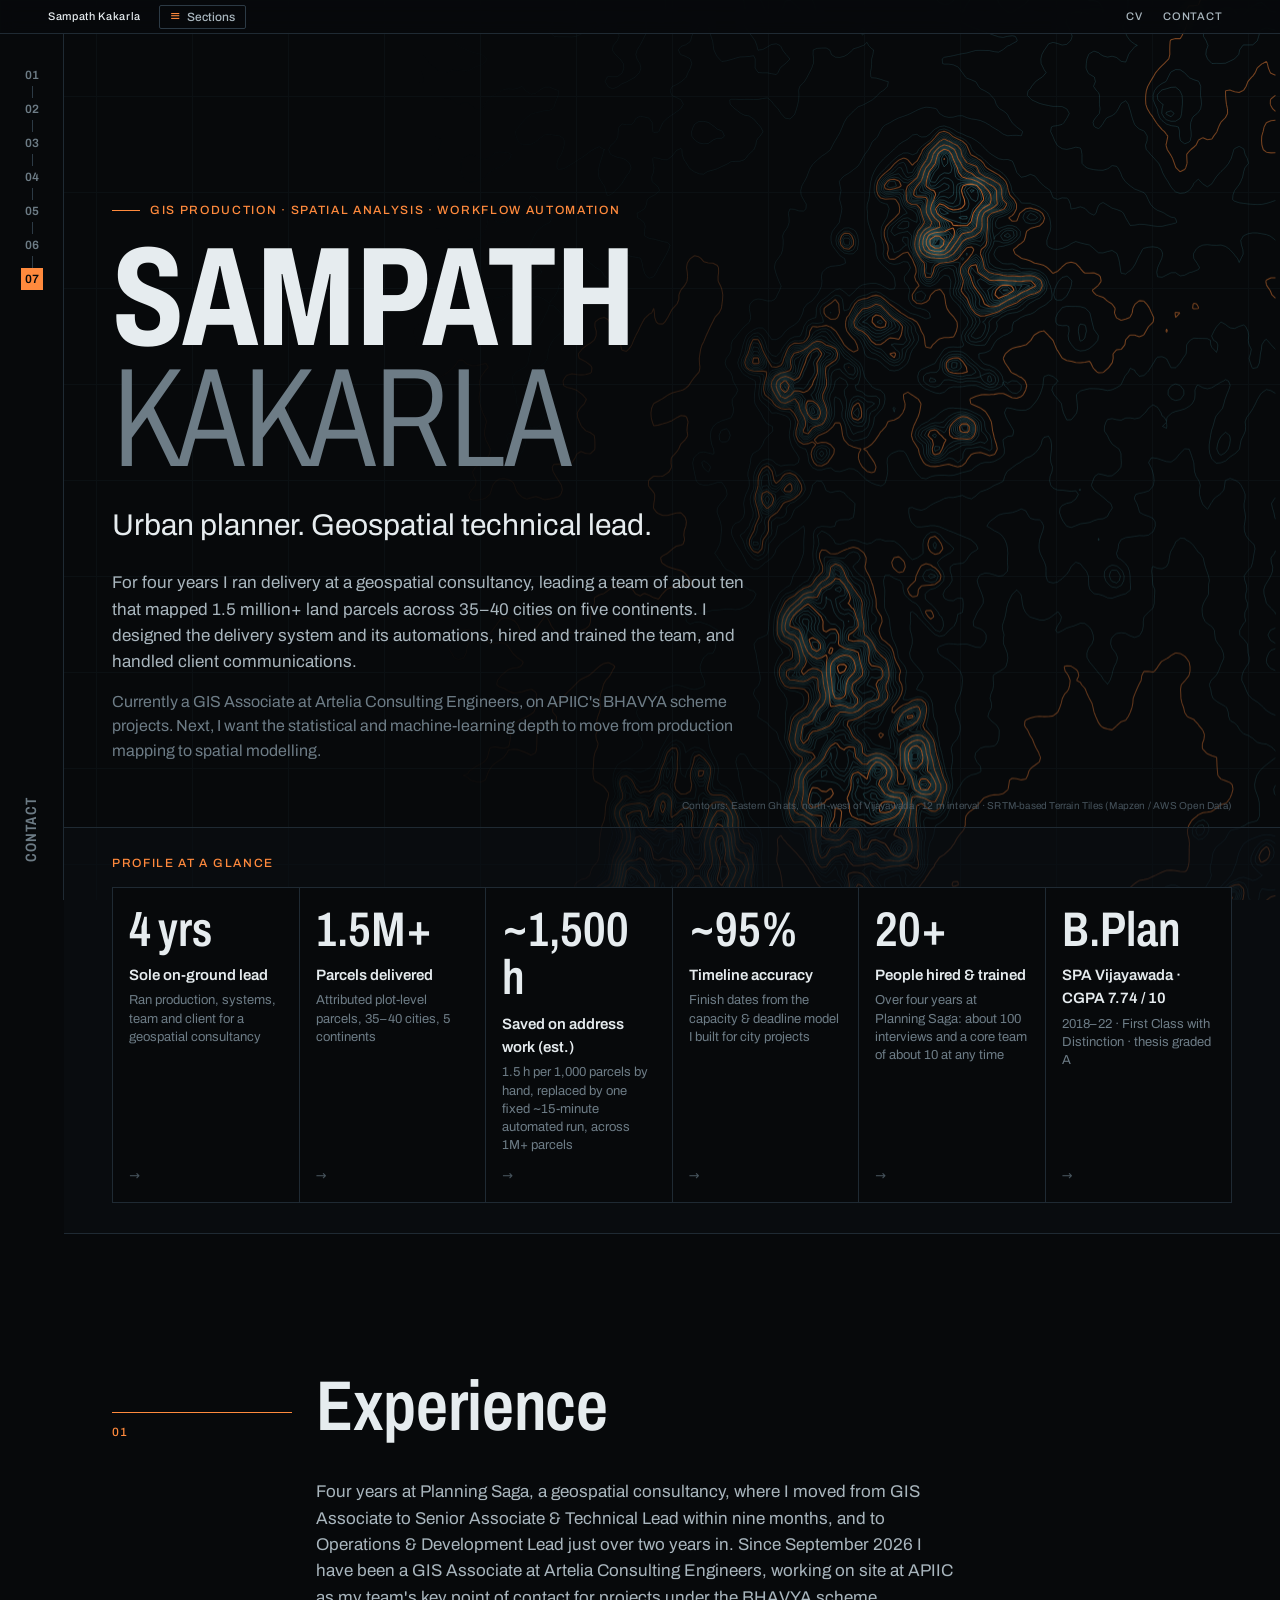
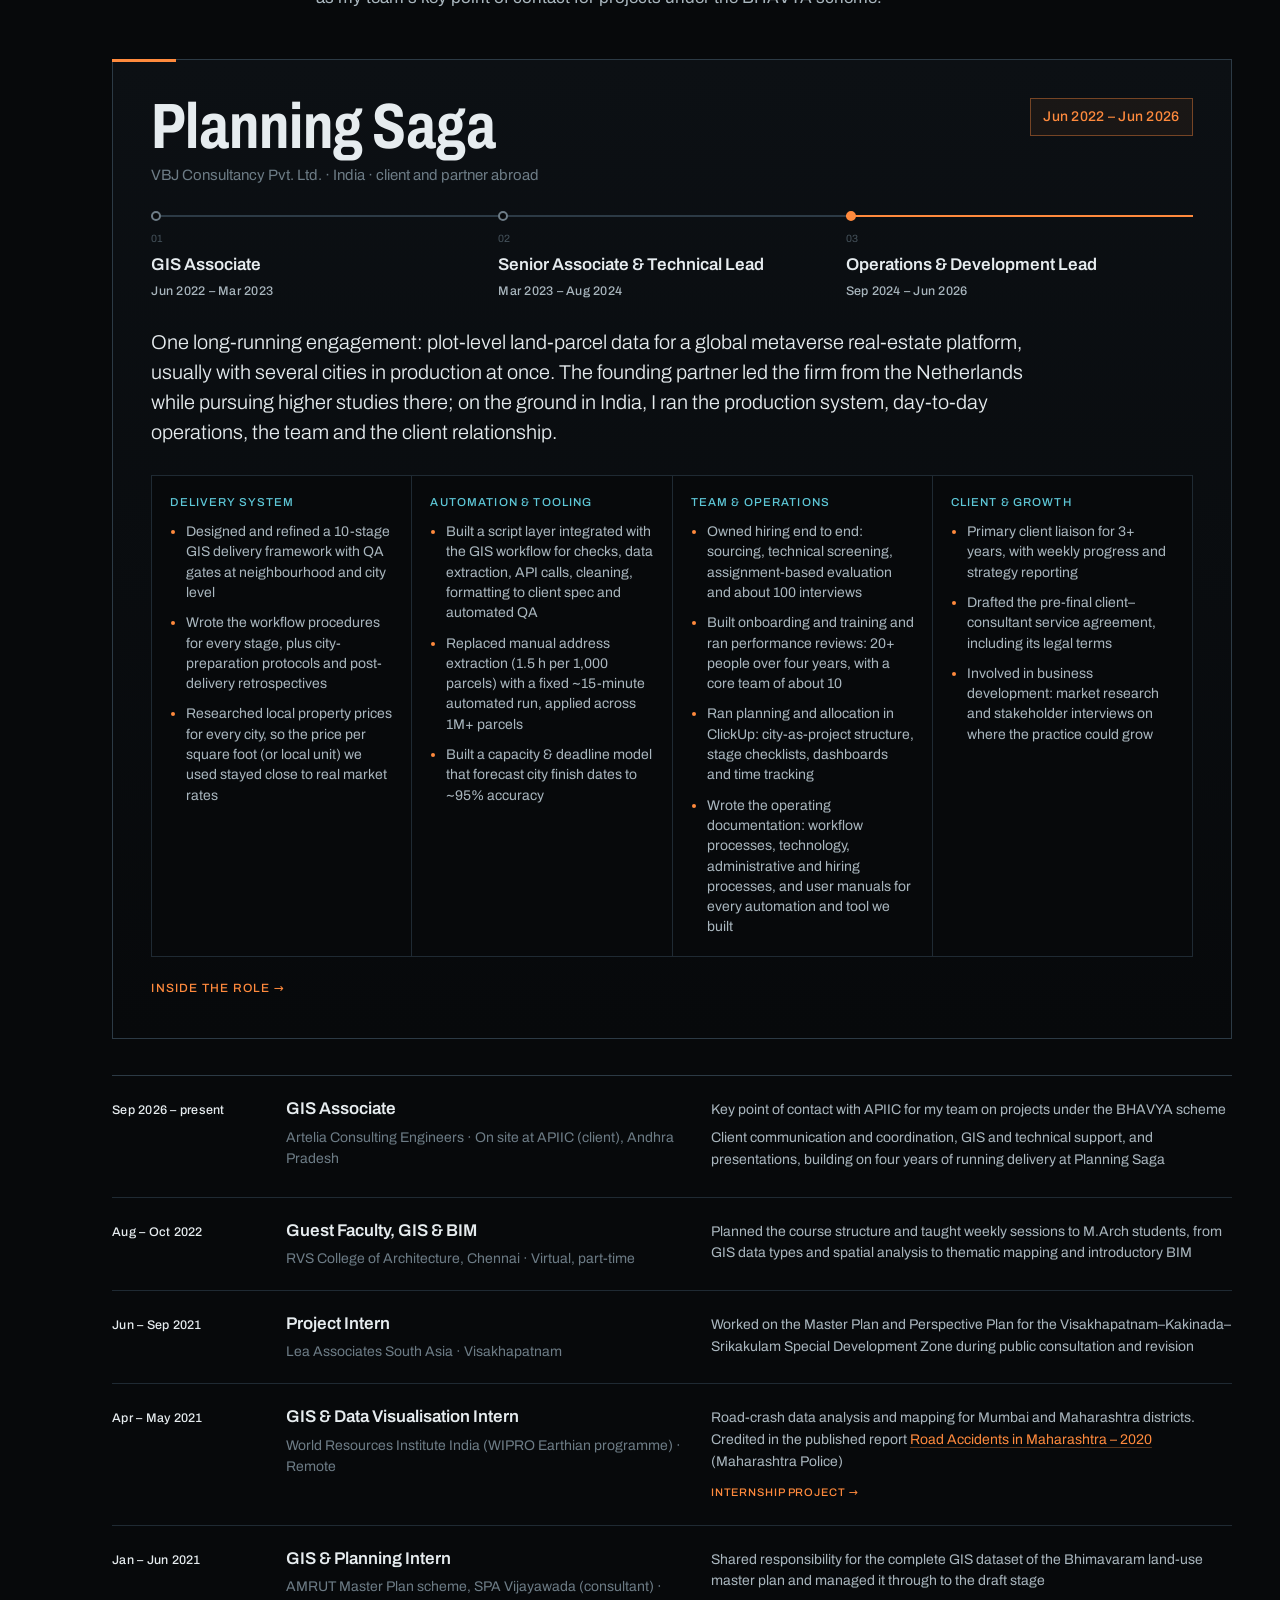
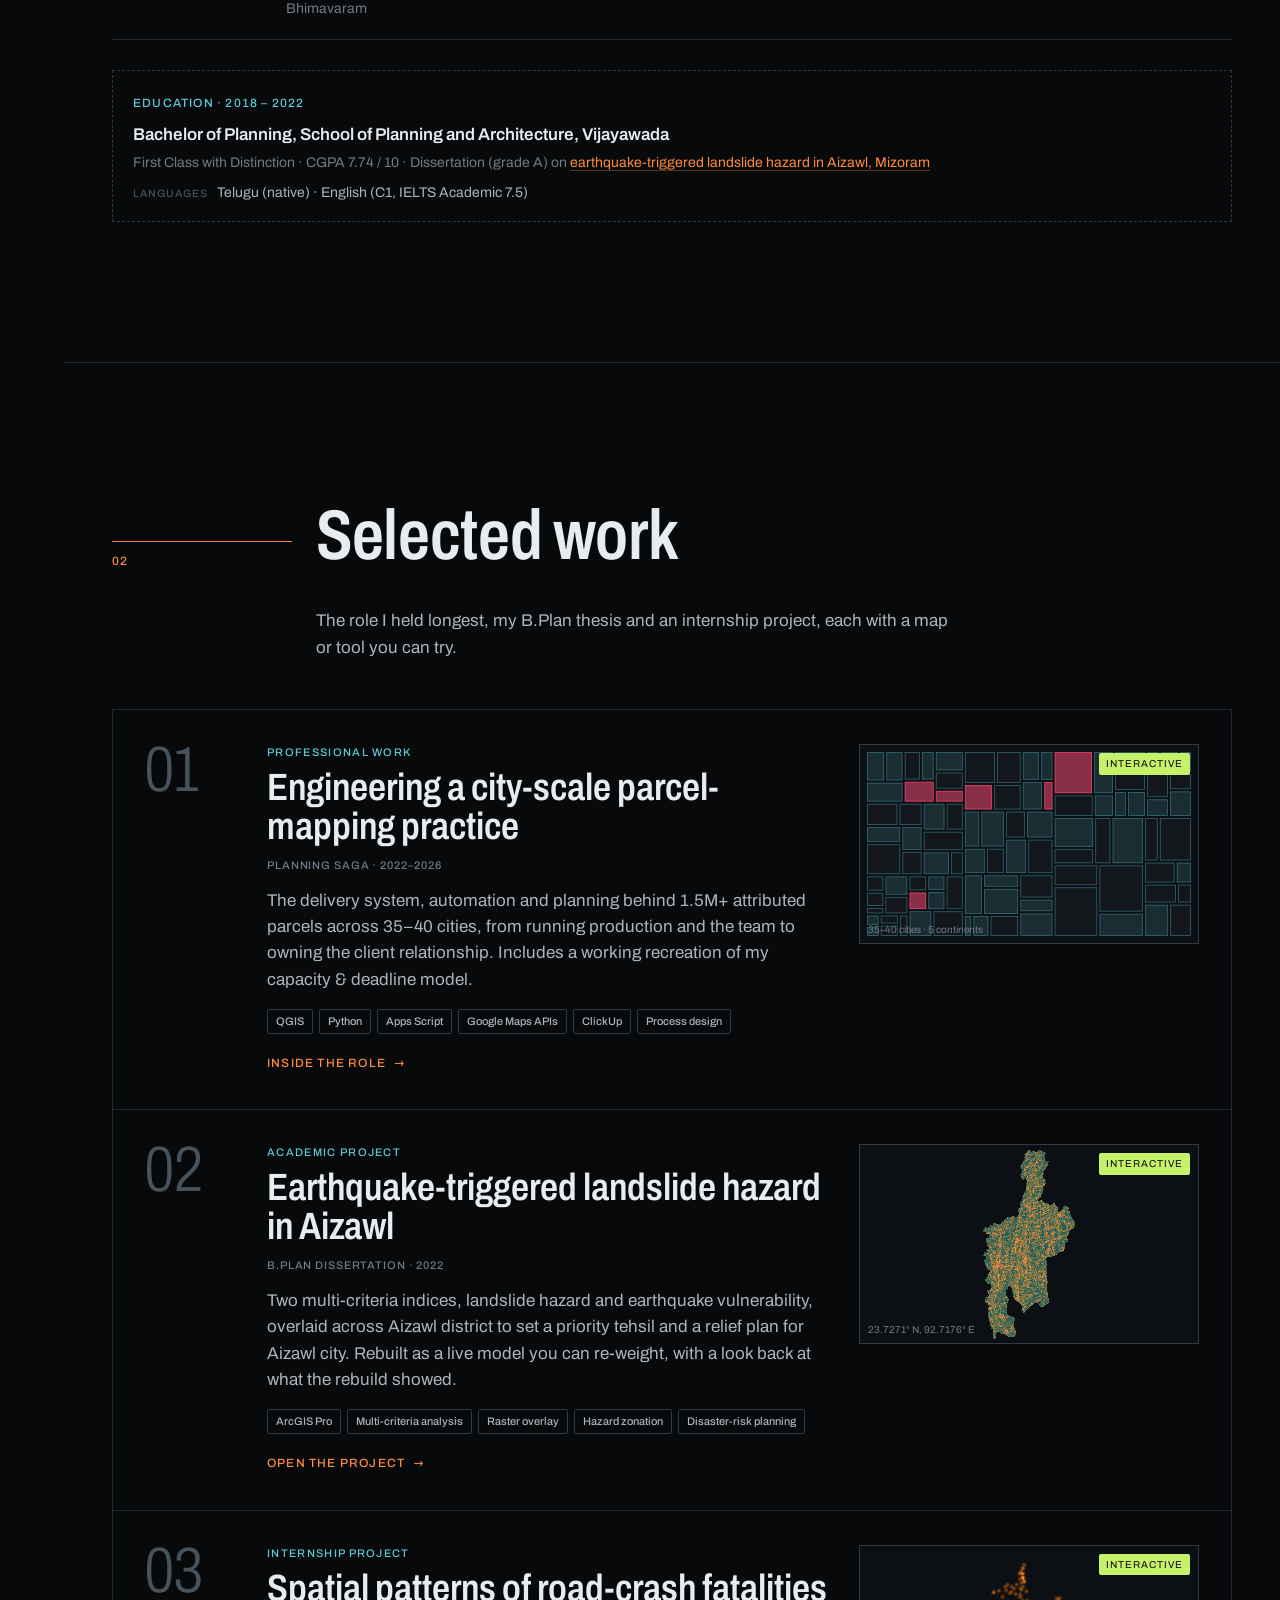
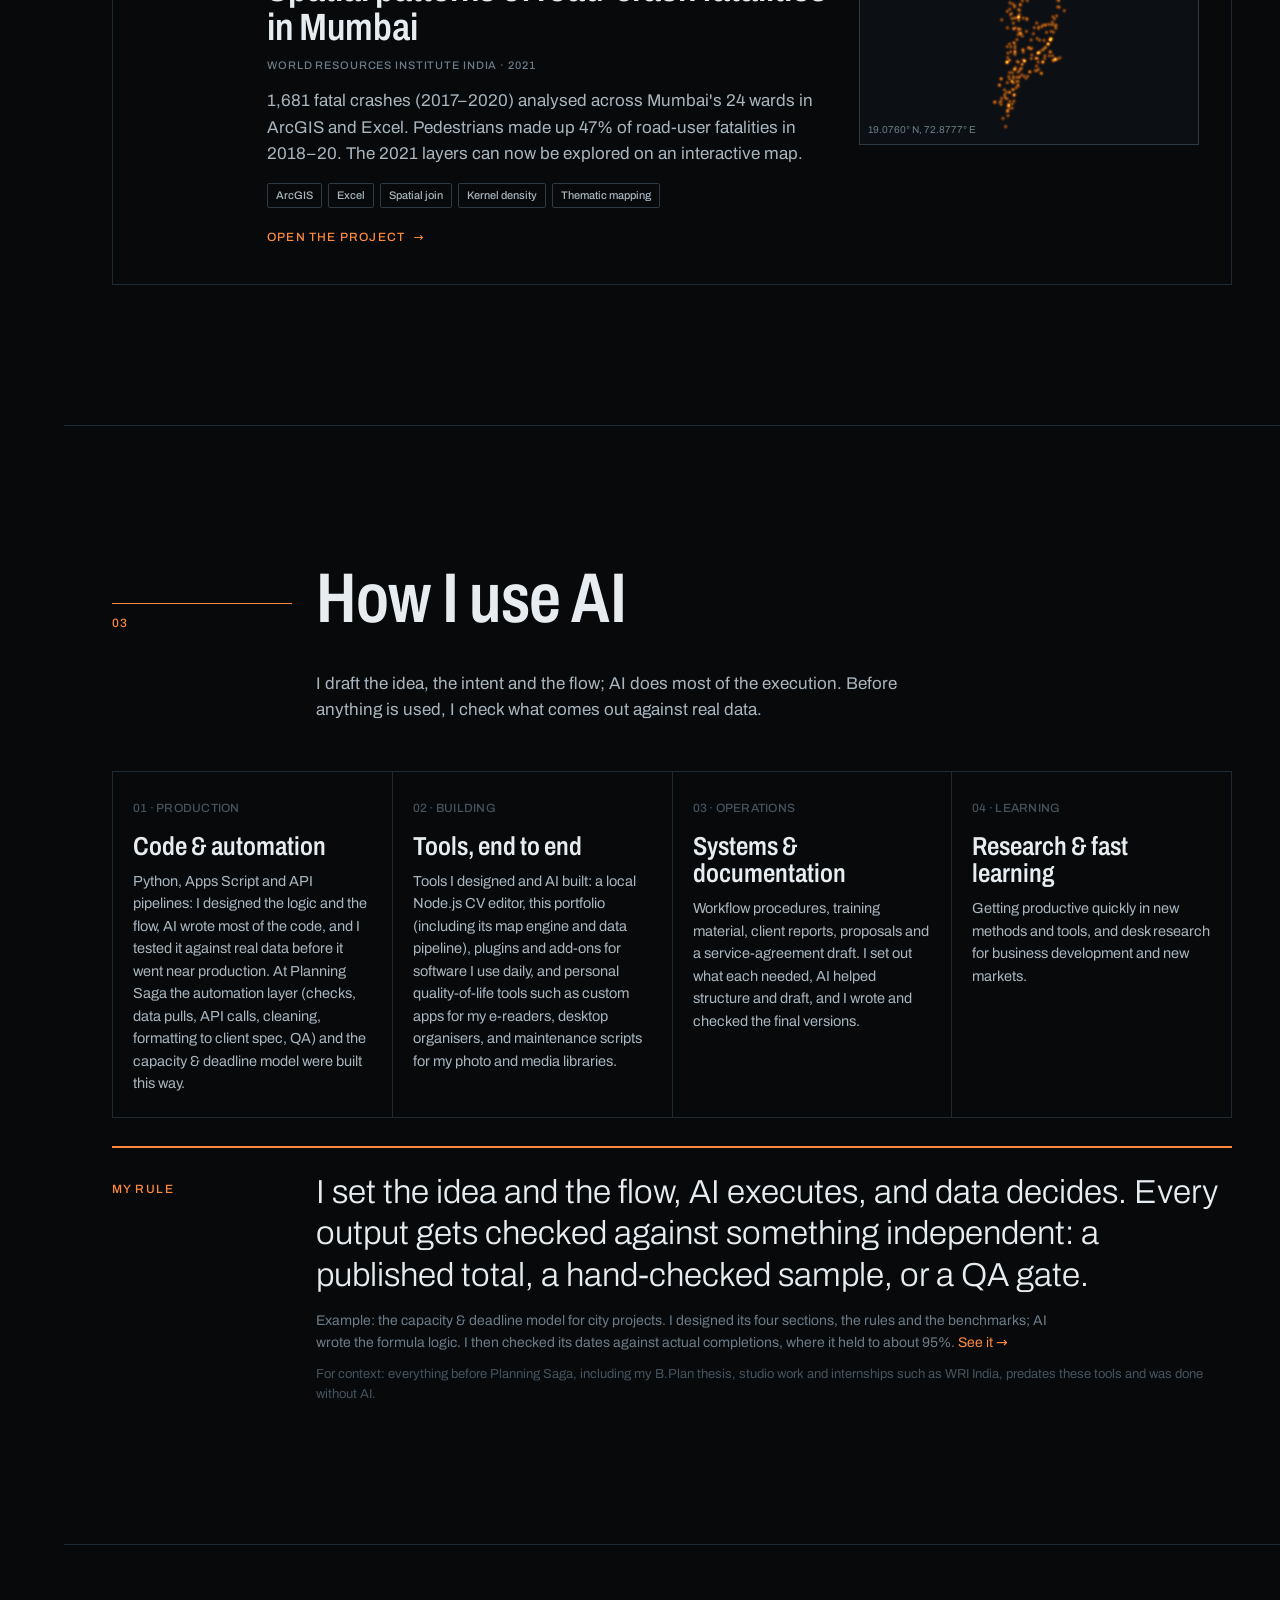
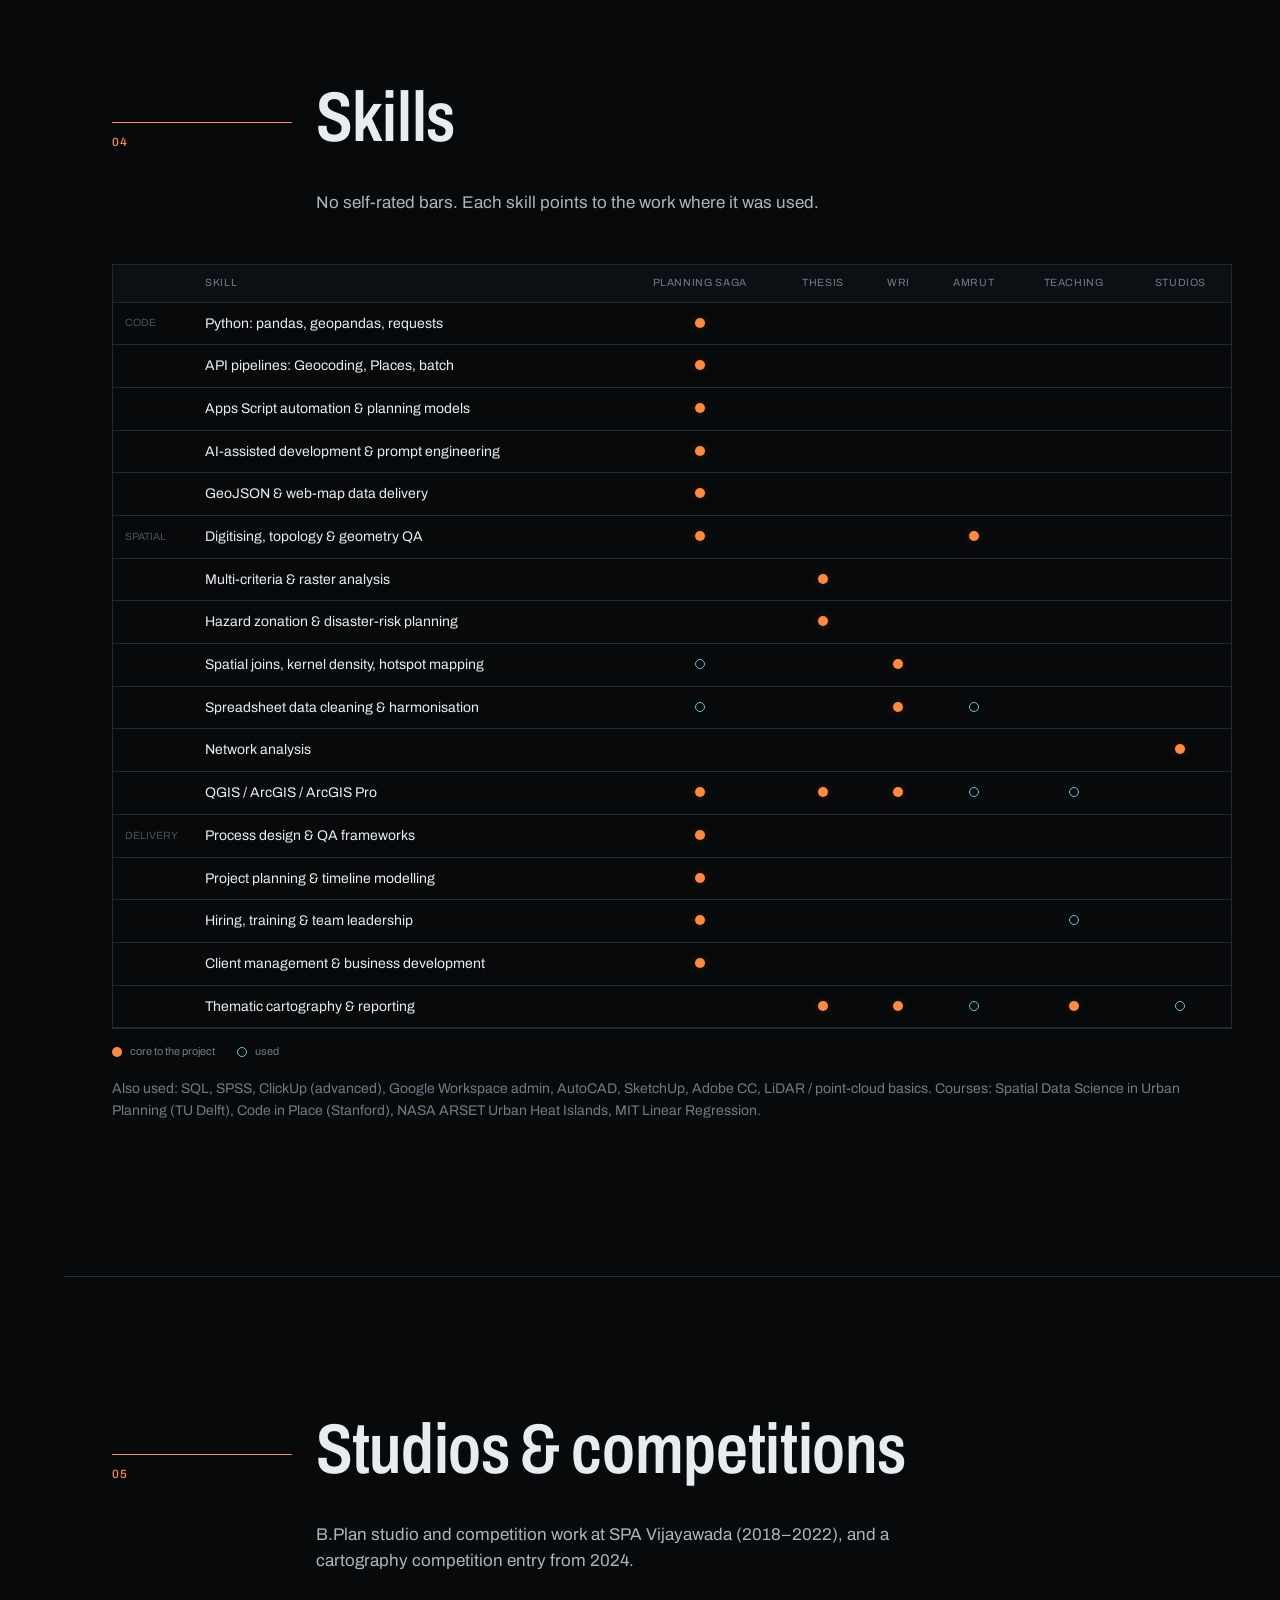
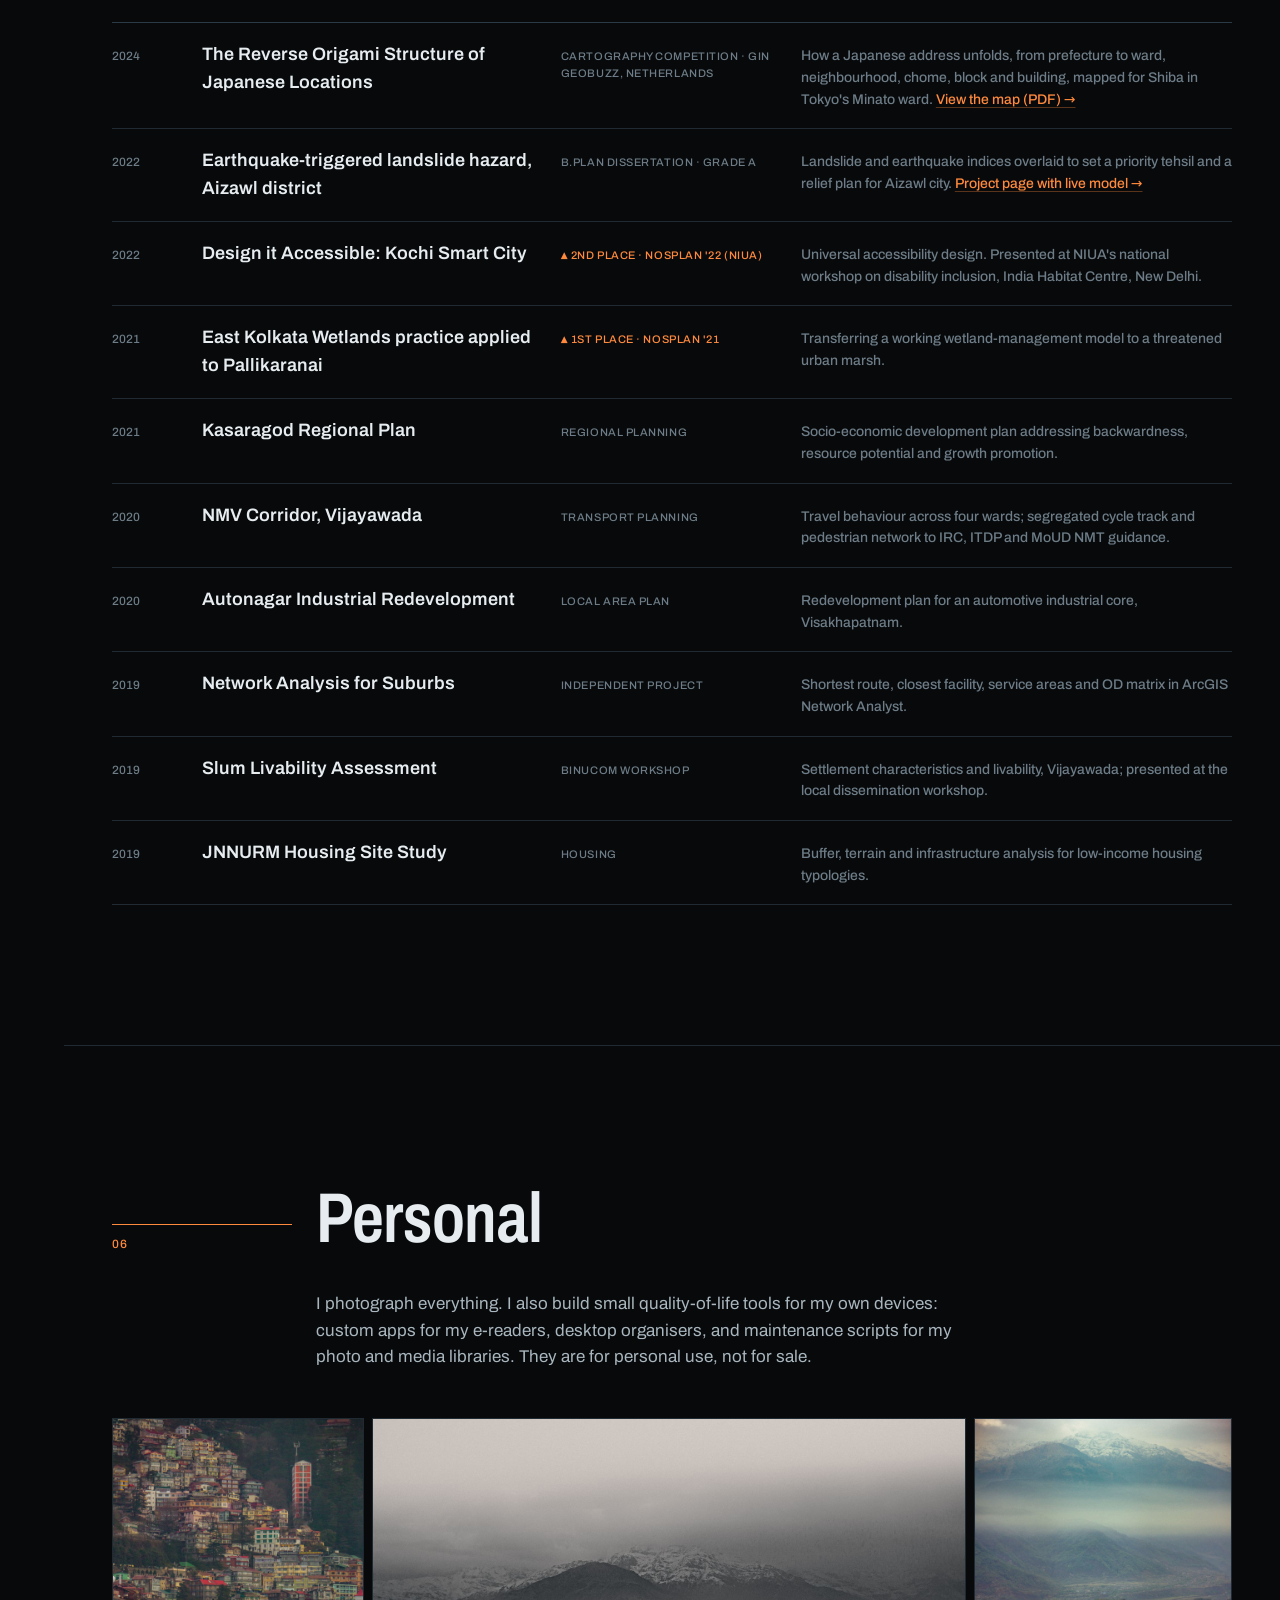
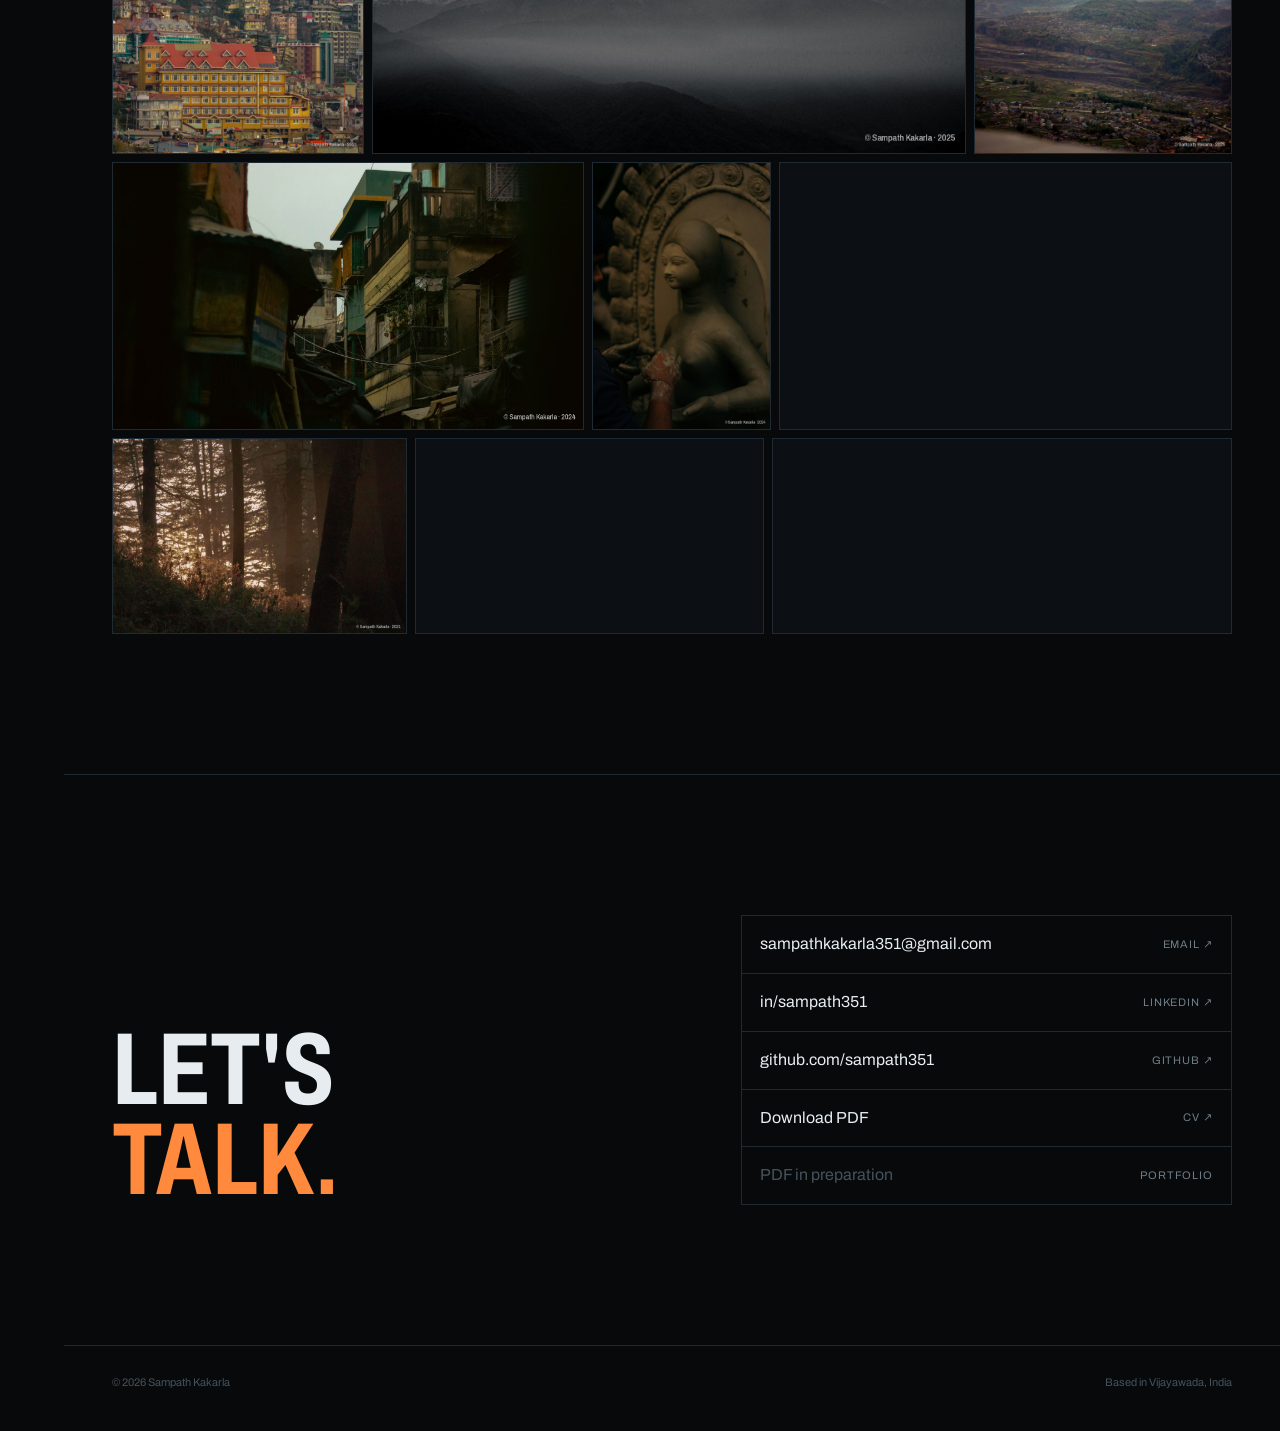
==== commit f0bedb5b: "Home page, README and .gitignore (photos no longer ignored)" ====
--- a/index.html
+++ b/index.html
@@ -4,14 +4,12 @@
   <meta charset="utf-8">
   <meta name="viewport" content="width=device-width, initial-scale=1">
   <title>Sampath Kakarla — Geospatial Operations & GIS</title>
-  <meta name="description" content="Urban planner and geospatial technical lead. Four years as sole on-ground lead of a geospatial consultancy: 1.5M+ parcels across 35–40 cities. Case studies with interactive maps.">
+  <meta name="description" content="Urban planner and geospatial technical lead. Four years as sole on-ground lead of a geospatial consultancy: 1.5M+ parcels across 35–40 cities. Selected work with interactive maps and tools.">
   <meta name="theme-color" content="#07090b">
   <meta property="og:title" content="Sampath Kakarla — Geospatial Operations & GIS">
-  <meta property="og:description" content="Case studies with interactive maps and tools.">
+  <meta property="og:description" content="Selected work with interactive maps and tools.">
   <link rel="icon" href="assets/img/favicon.svg" type="image/svg+xml">
 
-  <!-- ADOBE FONTS (Acumin Pro): paste your Web Project link below and uncomment. See README. -->
-  <!-- <link rel="stylesheet" href="https://use.typekit.net/KITID.css"> -->
   <link rel="preload" href="assets/fonts/archivo-wdth.woff2" as="font" type="font/woff2" crossorigin>
   <link rel="stylesheet" href="assets/css/main.css">
 </head>
@@ -26,12 +24,11 @@
   </nav>
 </header>
 <nav class="rail" id="rail" aria-label="On this page"></nav>
+<div id="bg-terrain" data-terrain="eastern-ghats" data-root="assets/" aria-hidden="true"></div>
 
 <main>
   <!-- HERO -->
   <section class="hero" id="top">
-    <canvas id="terrain" data-terrain="vijayawada" data-root="assets/" aria-hidden="true"></canvas>
-    <div class="vignette"></div>
     <span class="terrain-cap" aria-hidden="true"></span>
     <div class="wrap">
       <div class="kicker" data-c="hero.kicker"></div>
@@ -65,7 +62,7 @@
   </section>
 
   <!-- WORK -->
-  <section class="block" id="work" data-rail="Case studies">
+  <section class="block" id="work" data-rail="Selected work">
     <div class="wrap">
       <div class="sec-head rv">
         <div class="no"><b>02</b></div>
@@ -169,7 +166,7 @@
 
 <script src="assets/vendor/marked.umd.js"></script>
 <script src="assets/js/content.js"></script>
-<script src="assets/js/terrain.js"></script>
+<script src="assets/js/bg-terrain.js"></script>
 <script src="assets/js/rail.js"></script>
 <script src="assets/js/main.js"></script>
 </body>
--- a/assets/css/main.css
+++ b/assets/css/main.css
@@ -1,13 +1,11 @@
 /* ==========================================================================
    Sampath Kakarla — portfolio
    Theme: dark analyst console. Cartography × data science.
-   Type: Acumin Pro (Adobe Fonts) → Archivo fallback; JetBrains Mono for HUD.
+   Type: Archivo only (self-hosted, variable width): condensed widths for headings and numbers, normal width for text and labels.
    ========================================================================== */
 
 /* Self-hosted open fonts (SIL OFL). Archivo has a width axis → used as the condensed fallback. */
 @font-face { font-family: "Archivo"; src: url("../fonts/archivo-wdth.woff2") format("woff2-variations"); font-weight: 100 900; font-stretch: 62% 125%; font-display: swap; }
-@font-face { font-family: "JetBrains Mono"; src: url("../fonts/jetbrains-mono-latin-400-normal.woff2") format("woff2"); font-weight: 400; font-display: swap; }
-@font-face { font-family: "JetBrains Mono"; src: url("../fonts/jetbrains-mono-latin-500-normal.woff2") format("woff2"); font-weight: 500; font-display: swap; }
 
 :root {
   /* surfaces */
@@ -35,9 +33,9 @@
   --heat-3: #ef476f;
 
   /* type */
-  --f-sans: "acumin-pro", "Archivo", system-ui, -apple-system, "Segoe UI", sans-serif;
-  --f-cond: "acumin-pro-condensed", "Archivo", "Arial Narrow", sans-serif;
-  --f-mono: "JetBrains Mono", ui-monospace, "SFMono-Regular", Menlo, Consolas, monospace;
+  --f-sans: "Archivo", system-ui, -apple-system, "Segoe UI", sans-serif;
+  --f-cond: "Archivo", "Arial Narrow", sans-serif;
+  --f-mono: "Archivo", system-ui, sans-serif;  /* labels: same family as text (two-font rule) */
 
   /* layout */
   --gut: clamp(16px, 4vw, 48px);
@@ -211,6 +209,7 @@
 .card .ix { font-family: var(--f-cond); font-stretch: 75%; font-size: 64px; font-weight: 300; line-height: .8; color: var(--t-3); }
 .card:hover .ix { color: var(--sig); }
 .card h3 { margin: 0; font-family: var(--f-cond); font-stretch: 80%; font-weight: 600; font-size: clamp(26px, 3vw, 38px); line-height: 1.02; }
+.card .kind { font-family: var(--f-mono); font-size: 11px; text-transform: uppercase; letter-spacing: .12em; color: var(--cyan); margin-bottom: 8px; }
 .card .org { font-family: var(--f-mono); font-size: 11px; text-transform: uppercase; letter-spacing: .08em; color: var(--t-2); margin-top: 10px; }
 .card p { color: var(--t-1); margin: 14px 0 0; max-width: 620px; }
 .tags { display: flex; flex-wrap: wrap; gap: 6px; margin-top: 16px; }
@@ -265,16 +264,25 @@
 
 /* ---------- Writing / personal ---------- */
 .empty { border: 1px dashed var(--rule-2); padding: 28px; color: var(--t-2); font-family: var(--f-mono); font-size: 12px; }
-.photos { display: grid; grid-template-columns: repeat(6, 1fr); gap: 8px; }
-.photo { aspect-ratio: 4/5; border: 1px solid var(--rule); background: var(--ink-1); position: relative; overflow: hidden; }
-.photo img { width: 100%; height: 100%; object-fit: cover; filter: saturate(.9); transition: transform .5s, filter .3s; }
-.photo:hover img { transform: scale(1.04); filter: none; }
-.photo .c { position: absolute; left: 6px; bottom: 5px; font-family: var(--f-mono); font-size: 10px; color: var(--t-1); text-shadow: 0 1px 2px #000; }
-.photo.ph { display: grid; place-items: center; color: var(--t-3); font-family: var(--f-mono); font-size: 10px; }
+/* personal photographs: justified rows, every photo at its own aspect ratio (no cropping) */
+.photos { display: flex; flex-direction: column; gap: 8px; }
+.ph-row { display: flex; gap: 8px; }
+.photo { flex: var(--ar, 1) 1 0%; aspect-ratio: var(--ar, 4 / 5); margin: 0; border: 1px solid var(--rule); background: var(--ink-1); position: relative; overflow: hidden; }
+.photo img { display: block; width: 100%; height: 100%; object-fit: cover; filter: saturate(.92); transition: transform .8s ease, filter .4s; }
+.photo:hover img { transform: scale(1.025); filter: none; }
+.photo .c { position: absolute; left: 0; bottom: 0; padding: 18px 12px 9px; width: 100%; font-size: 12.5px; font-weight: 500; color: var(--t-0); background: linear-gradient(to top, #07090bcc, transparent); opacity: 0; transform: translateY(4px); transition: opacity .3s, transform .3s; pointer-events: none; }
+.photo:hover .c, .photo:focus-within .c { opacity: 1; transform: none; }
+.photo.ph { display: grid; place-items: center; color: var(--t-3); font-size: 10px; flex: 1 1 0%; }
 .photo.ph::before, .photo.ph::after { content: ""; position: absolute; width: 14px; height: 14px; border: 1px solid var(--t-3); }
 .photo.ph::before { left: 8px; top: 8px; border-right: 0; border-bottom: 0; }
 .photo.ph::after { right: 8px; bottom: 8px; border-left: 0; border-top: 0; }
-@media (max-width: 860px) { .photos { grid-template-columns: repeat(3, 1fr); } }
+/* phones: one wrapping flow; basis ∝ aspect ratio keeps each line at one height */
+@media (max-width: 620px) {
+  .photos { flex-direction: row; flex-wrap: wrap; }
+  .ph-row { display: contents; }
+  .photo { flex: var(--ar, 1) 1 calc(var(--ar, 1) * 100px); }
+  .photo .c { opacity: 1; transform: none; font-size: 11.5px; }
+}
 
 /* ---------- Contact / footer ---------- */
 .contact { display: grid; grid-template-columns: 1.2fr 1fr; gap: 40px; align-items: end; }
@@ -306,7 +314,7 @@
 .meta { display: grid; grid-template-columns: repeat(4, 1fr); border-top: 1px solid var(--rule-2); margin-top: 44px; }
 .meta div { padding: 14px 14px 0 0; }
 .meta dt { font-family: var(--f-mono); font-size: 10.5px; color: var(--t-2); text-transform: uppercase; letter-spacing: .1em; }
-.meta dd { margin: 6px 0 0; font-size: 15px; }
+.meta dd { margin: 6px 0 0; font-size: 15px; color: var(--t-0); }
 @media (max-width: 760px) { .meta { grid-template-columns: minmax(0,1fr) minmax(0,1fr); gap: 10px 0; } .meta dd { overflow-wrap: anywhere; } }
 
 /* map console */
@@ -405,19 +413,19 @@
 .hero { min-height: 92svh; }
 
 /* profile at a glance */
-.glance-band { position: relative; z-index: 1; border-bottom: 1px solid var(--rule); background: var(--ink-1); }
+.glance-band { position: relative; z-index: 1; border-bottom: 1px solid var(--rule); background: color-mix(in srgb, var(--ink-1) 55%, transparent); }
 .glance-band .wrap { padding-top: 26px; padding-bottom: 30px; }
 .glance-h { color: var(--sig); text-transform: uppercase; letter-spacing: .14em; margin-bottom: 14px; }
-.glance { display: grid; grid-template-columns: repeat(5, 1fr); gap: 1px; background: var(--rule); border: 1px solid var(--rule); }
+.glance { display: grid; grid-template-columns: repeat(6, 1fr); gap: 1px; background: var(--rule); border: 1px solid var(--rule); }
 .gl { display: flex; flex-direction: column; gap: 4px; padding: 18px 16px 16px; background: var(--ink-0); transition: background .2s; min-height: 170px; }
 .gl:hover { background: var(--ink-2); }
 .gl .v { font-family: var(--f-cond); font-stretch: 75%; font-weight: 600; font-size: clamp(36px, 3.8vw, 52px); line-height: 1; }
 .gl .l { font-weight: 600; font-size: 15px; margin-top: 6px; }
 .gl .d { color: var(--t-2); font-size: 13px; line-height: 1.4; flex: 1; }
-.gl .ev { font-family: var(--f-mono); font-size: 10.5px; color: var(--t-3); text-transform: uppercase; letter-spacing: .08em; margin-top: 8px; }
+.gl .ev { font-family: var(--f-mono); font-size: 13px; color: var(--t-3); text-transform: uppercase; letter-spacing: .08em; margin-top: 8px; }
 .gl:hover .ev { color: var(--sig); }
 @media (max-width: 1000px) { .glance { grid-template-columns: repeat(3, 1fr); } }
-@media (max-width: 620px) { .glance { grid-template-columns: 1fr 1fr; } .gl { min-height: 0; } .gl:last-child { grid-column: 1 / -1; } }
+@media (max-width: 620px) { .glance { grid-template-columns: 1fr 1fr; } .gl { min-height: 0; } }
 
 /* experience anchor */
 .anchor { border: 1px solid var(--rule-2); background: linear-gradient(180deg, var(--ink-1), var(--ink-0)); padding: clamp(22px, 3vw, 40px); position: relative; }
@@ -425,7 +433,7 @@
 .a-head { display: flex; justify-content: space-between; align-items: flex-start; gap: 20px; flex-wrap: wrap; }
 .a-head h3 { margin: 0; font-family: var(--f-cond); font-stretch: 75%; font-weight: 700; font-size: clamp(40px, 5vw, 68px); line-height: .9; }
 .a-org { color: var(--t-2); margin-top: 8px; font-size: 15px; }
-.a-period { color: var(--sig); font-size: 13px; border: 1px solid var(--sig-dim); padding: 6px 10px; }
+.a-period { color: var(--sig); font-size: 14px; font-weight: 500; border: 1px solid #ff8a3d66; background: #ff8a3d0f; padding: 7px 12px; }
 .ladder { list-style: none; padding: 0; margin: 28px 0 0; display: grid; grid-template-columns: repeat(3, 1fr); gap: 0; counter-reset: none; }
 .ladder li { position: relative; padding: 14px 18px 0 0; border-top: 2px solid var(--rule-2); display: flex; flex-direction: column; gap: 4px; }
 .ladder li:last-child { border-top-color: var(--sig); }
@@ -433,7 +441,7 @@
 .ladder li:last-child::before { border-color: var(--sig); background: var(--sig); }
 .ladder .step { font-family: var(--f-mono); font-size: 10.5px; color: var(--t-3); }
 .ladder b { font-size: 17px; font-weight: 600; }
-.ladder .mono { color: var(--t-2); font-size: 11.5px; }
+.ladder .mono { color: var(--t-1); font-size: 12.5px; }
 .a-sum { margin: 26px 0 0; max-width: 880px; font-size: clamp(17px, 1.6vw, 20px); font-weight: 300; color: var(--t-0); line-height: 1.5; }
 .pillars { display: grid; grid-template-columns: repeat(4, 1fr); gap: 1px; background: var(--rule); border: 1px solid var(--rule); margin-top: 28px; }
 .pillar { background: var(--ink-0); padding: 18px 18px 8px; }
@@ -447,14 +455,14 @@
 
 .roles { margin-top: 36px; border-top: 1px solid var(--rule-2); }
 .role-row { display: grid; grid-template-columns: 150px minmax(0, 1fr) minmax(0, 1.3fr); gap: 24px; padding: 20px 0; border-bottom: 1px solid var(--rule); align-items: baseline; }
-.role-row .mono { color: var(--t-2); }
+.role-row > .mono { color: var(--t-0); font-size: 12.5px; }
 .role-row h4 { margin: 0; font-size: 17px; font-weight: 600; }
 .r-org { color: var(--t-2); font-size: 14px; margin-top: 4px; }
 .r-pts p { margin: 0 0 6px; color: var(--t-1); font-size: 14px; }
 .r-link { font-family: var(--f-mono); font-size: 11px; color: var(--sig); text-transform: uppercase; letter-spacing: .08em; }
 @media (max-width: 860px) { .role-row { grid-template-columns: 1fr; gap: 6px; } }
 .edu { margin-top: 30px; padding: 18px 20px; border: 1px dashed var(--rule-2); }
-.edu .mono { color: var(--cyan); font-size: 11px; letter-spacing: .1em; }
+.edu .mono { color: var(--cyan); font-size: 12px; letter-spacing: .1em; }
 .edu h4 { margin: 6px 0 4px; font-size: 17px; font-weight: 600; }
 .edu p { margin: 0; color: var(--t-2); font-size: 14px; }
 
@@ -569,34 +577,44 @@
 @media (max-width: 860px) { .probe { bottom: auto; top: 10px; left: 50px; width: 250px; } .map-legend { top: auto; bottom: 34px; } }
 
 
-/* ---------- top bar + section rail (v4) ---------- */
-:root { --rail-w: 200px; }
-.hud .id { font-family: var(--f-sans); font-size: 14px; font-weight: 500; letter-spacing: .01em; color: var(--t-0); }
-.hud nav a { text-transform: none; letter-spacing: .02em; font-size: 12px; }
-.sec-btn { display: none; align-items: center; gap: 6px; font-family: var(--f-mono); font-size: 11px; color: var(--t-1); background: transparent; border: 1px solid var(--rule-2); border-radius: 2px; padding: 4px 9px; cursor: pointer; }
+/* ---------- top bar + section rail (v5: slim number rail) ---------- */
+:root { --rail-w: 64px; }
+.sec-btn { display: inline-flex; align-items: center; gap: 6px; font-family: var(--f-sans); font-weight: 500; font-size: 12px; color: var(--t-1); background: transparent; border: 1px solid var(--rule-2); border-radius: 2px; padding: 4px 10px; cursor: pointer; }
 .sec-btn::before { content: "≡"; color: var(--sig); font-size: 13px; line-height: 1; }
 .sec-btn[aria-expanded="true"] { border-color: var(--sig); color: var(--t-0); }
-.rail { position: fixed; z-index: 45; top: var(--hud-h); bottom: 0; left: 0; width: var(--rail-w); padding: 30px 14px 24px 22px; overflow-y: auto; display: none; }
-.rail-t { font-family: var(--f-mono); font-size: 10.5px; color: var(--t-3); text-transform: uppercase; letter-spacing: .12em; margin: 0 0 12px 10px; }
-.rail-back { display: block; font-family: var(--f-mono); font-size: 11px; color: var(--sig); margin: 0 0 22px 10px; }
-.rail ol { list-style: none; margin: 0; padding: 0; display: grid; gap: 1px; }
-.rail ol a { display: grid; grid-template-columns: 24px 1fr; gap: 4px; padding: 6px 8px; font-size: 13.5px; line-height: 1.3; color: var(--t-2); border-left: 2px solid transparent; transition: color .15s, border-color .15s; }
-.rail ol a .n { font-family: var(--f-mono); font-size: 10px; color: var(--t-3); padding-top: 2px; }
-.rail ol a:hover { color: var(--t-0); }
-.rail ol a.on { color: var(--t-0); border-left-color: var(--sig); background: linear-gradient(90deg, #ff8a3d14, transparent); }
-.rail ol a.on .n { color: var(--sig); }
-@media (min-width: 1100px) {
-  .rail { display: block; border-right: 1px solid var(--rule); background: var(--ink-0); }
+.rail { position: fixed; z-index: 45; top: var(--hud-h); bottom: 0; left: 0; width: var(--rail-w); padding: 26px 0 20px; display: none; flex-direction: column; align-items: center; background: var(--ink-0); border-right: 1px solid var(--rule); }
+.rail-t { display: none; font-size: 11px; font-weight: 600; color: var(--t-3); text-transform: uppercase; letter-spacing: .12em; margin: 0 0 12px 12px; }
+.rail-back { display: grid; place-items: center; width: 34px; height: 30px; margin: 0 0 18px; color: var(--sig); font-size: 15px; border: 1px solid var(--rule-2); position: relative; }
+.rail-back .t { display: none; }
+.rail ol { list-style: none; margin: 0; padding: 0; display: grid; gap: 4px; position: relative; }
+.rail ol::before { content: ""; position: absolute; left: 50%; top: 8px; bottom: 8px; width: 1px; background: var(--rule-2); }
+.rail ol a { position: relative; display: grid; place-items: center; width: 40px; height: 30px; color: var(--t-2); }
+.rail ol a .n { position: relative; z-index: 1; font-size: 12px; font-weight: 600; font-variant-numeric: tabular-nums; color: var(--t-2); background: var(--ink-0); padding: 2px 4px; transition: color .15s; }
+.rail ol a .t { position: absolute; left: calc(100% + 14px); top: 50%; transform: translate(-6px, -50%); white-space: nowrap; font-size: 13.5px; font-weight: 500; color: var(--t-0); background: var(--ink-2); border: 1px solid var(--rule-2); border-left: 2px solid var(--sig); padding: 5px 10px; opacity: 0; pointer-events: none; transition: opacity .15s, transform .15s; box-shadow: 8px 6px 24px #0008; }
+.rail ol a:hover .t, .rail ol a:focus-visible .t { opacity: 1; transform: translate(0, -50%); }
+.rail ol a:hover .n { color: var(--t-0); }
+.rail ol a.on .n { color: var(--ink-0); background: var(--sig); }
+.rail-now { margin-top: auto; padding-top: 18px; writing-mode: vertical-rl; transform: rotate(180deg); font-family: var(--f-cond); font-stretch: 75%; font-size: 15px; font-weight: 600; letter-spacing: .08em; text-transform: uppercase; color: var(--t-2); white-space: nowrap; max-height: 40vh; overflow: hidden; text-overflow: ellipsis; }
+/* full list: opened from the Sections button */
+.rail.open { display: flex; width: min(300px, 84vw); align-items: stretch; padding: 26px 18px 20px; background: var(--ink-1); border-right: 1px solid var(--rule-2); box-shadow: 12px 0 40px #0009; }
+.rail.open .rail-t { display: block; }
+.rail.open .rail-back { width: auto; height: auto; display: flex; gap: 8px; justify-content: flex-start; padding: 6px 10px; border: 0; font-size: 13px; }
+.rail.open .rail-back .t { display: inline; }
+.rail.open ol::before { left: 20px; }
+.rail.open ol a { width: auto; height: auto; display: grid; grid-template-columns: 40px 1fr; align-items: center; justify-items: start; gap: 6px; padding: 5px 0; }
+.rail.open ol a .n { justify-self: center; }
+.rail.open ol a .t { position: static; transform: none; opacity: 1; pointer-events: auto; background: none; border: 0; box-shadow: none; padding: 0; font-size: 14px; color: var(--t-1); white-space: normal; }
+.rail.open ol a.on .t, .rail.open ol a:hover .t { color: var(--t-0); }
+.rail.open .rail-now { display: none; }
+@media (min-width: 900px) {
+  .rail { display: flex; }
   body.has-rail main, body.has-rail .foot { margin-left: var(--rail-w); }
-  body.has-rail .sec-head { grid-template-columns: 64px 1fr; }
   body.has-rail .chapter > .lbl { position: static; }
 }
-@media (max-width: 1099px) {
-  .sec-btn { display: inline-flex; }
-  .rail { display: block; width: min(300px, 84vw); background: var(--ink-1); border-right: 1px solid var(--rule-2); transform: translateX(-102%); transition: transform .22s ease; box-shadow: 12px 0 40px #0009; }
-  .rail.open { transform: none; }
-}
-@media (prefers-reduced-motion: reduce) { .rail { transition: none; } }
+@media (max-width: 899px) {
+  .rail.open { display: flex; }
+}
+@media (prefers-reduced-motion: reduce) { .rail ol a .t { transition: none; } }
 
 /* real-terrain contours behind heroes */
 .terrain-cap { position: absolute; right: var(--gut); bottom: 14px; z-index: 2; font-family: var(--f-mono); font-size: 10px; color: var(--t-3); letter-spacing: .02em; max-width: 60%; text-align: right; }
@@ -610,3 +628,155 @@
   body.has-rail .chapter { grid-template-columns: 120px minmax(0, 720px); }
   body.has-rail .chapter .demo { margin-right: calc(-1 * clamp(0px, 100vw - 1200px, 260px)); }
 }
+
+/* before → after strip (project pages: "compare" field) */
+.cmp { margin: 22px 0 6px; border-top: 1px solid var(--rule-2); }
+.cmp-row { display: grid; grid-template-columns: 170px minmax(0, 1fr) 28px minmax(0, 1.15fr); gap: 0 14px; align-items: stretch; padding: 14px 0; border-bottom: 1px solid var(--rule); }
+.cmp-h .mono { display: block; font-size: 10.5px; color: var(--cyan); text-transform: uppercase; letter-spacing: .1em; }
+.cmp-h b { display: block; margin-top: 4px; font-size: 15px; font-weight: 600; color: var(--t-0); }
+.cmp-b, .cmp-a { font-size: 14px; line-height: 1.45; padding: 8px 12px; }
+.cmp-b { color: var(--t-2); background: #ffffff05; border-left: 2px solid var(--rule-2); text-decoration: none; }
+.cmp-a { color: var(--t-0); background: #ff8a3d0d; border-left: 2px solid var(--sig); }
+.cmp-b .mono, .cmp-a .mono { display: block; font-size: 10px; text-transform: uppercase; letter-spacing: .12em; margin-bottom: 3px; }
+.cmp-b .mono { color: var(--t-3); } .cmp-a .mono { color: var(--sig); }
+.cmp-x { align-self: center; justify-self: center; font-style: normal; color: var(--sig); font-family: var(--f-mono); }
+@media (max-width: 760px) { .cmp-row { grid-template-columns: 1fr; gap: 6px; } .cmp-x { transform: rotate(90deg); justify-self: start; margin-left: 12px; } }
+
+/* two-font rule: labels that used to be monospace now use Archivo; keep figures aligned and labels legible */
+.mono, .kicker, .sec-head .no, .hud, .glance-h, .gl .ev, .a-period, .ladder .mono, .role-row > .mono, .card .org, .card .kind, .card .go, .tag, .ap-n, .principle .mono, .ledger, .r-link, .a-link, .meta dt, .crumb, .demo-head .mono, .cmp-h .mono, .cmp-b .mono, .cmp-a .mono { font-variant-numeric: tabular-nums; font-weight: 500; }
+
+/* ---------- visual blocks on project pages ---------- */
+.ch-body .lead { font-size: clamp(18px, 1.7vw, 21px); line-height: 1.45; color: var(--t-0); font-weight: 400; margin: 6px 0 14px; max-width: 680px; }
+.stats { display: grid; grid-template-columns: repeat(auto-fit, minmax(150px, 1fr)); gap: 8px; margin: 18px 0 8px; }
+.stt { background: var(--ink-0); border: 1px solid var(--rule-2); padding: 16px 16px 14px; display: flex; flex-direction: column; gap: 4px; }
+.stt b { font-family: var(--f-cond); font-stretch: 75%; font-weight: 600; font-size: clamp(30px, 3vw, 42px); line-height: 1; color: var(--t-0); font-variant-numeric: tabular-nums; }
+.stt span { font-size: 14px; font-weight: 600; color: var(--t-1); }
+.stt small { font-size: 12.5px; color: var(--t-2); line-height: 1.4; }
+figure.bars { margin: 18px 0 8px; padding: 14px 16px 12px; border: 1px solid var(--rule); background: var(--ink-1); }
+figure.bars figcaption { font-size: 12px; font-weight: 600; text-transform: uppercase; letter-spacing: .1em; color: var(--cyan); margin-bottom: 10px; }
+.bar { display: grid; grid-template-columns: minmax(110px, 170px) minmax(0, 1fr) 56px; gap: 12px; align-items: center; padding: 5px 0; }
+.bar .bl { font-size: 14px; color: var(--t-1); }
+.bar .bt { height: 10px; background: var(--ink-3); position: relative; }
+.bar .bt i { position: absolute; inset: 0 auto 0 0; background: var(--t-2); }
+.bar.hl .bt i { background: var(--sig); } .bar.hl .bl { color: var(--t-0); font-weight: 600; }
+.bar b { font-family: var(--f-cond); font-stretch: 80%; font-size: 18px; font-weight: 600; text-align: right; font-variant-numeric: tabular-nums; }
+.bnote { margin: 8px 0 0; font-size: 12.5px; color: var(--t-2); }
+.cards { display: grid; grid-template-columns: repeat(auto-fit, minmax(210px, 1fr)); gap: 8px; margin: 18px 0 8px; }
+.fc { background: var(--ink-0); border: 1px solid var(--rule-2); padding: 16px 16px 14px; display: flex; flex-direction: column; gap: 6px; }
+.fc .big { font-family: var(--f-cond); font-stretch: 75%; font-weight: 600; font-size: clamp(32px, 3.2vw, 46px); line-height: 1; color: var(--sig); font-variant-numeric: tabular-nums; }
+.fc .fcn { font-size: 12px; font-weight: 600; color: var(--sig); }
+.fc h5 { margin: 0; font-size: 15.5px; font-weight: 600; color: var(--t-0); line-height: 1.3; }
+.fc p { margin: 0; font-size: 13.5px; color: var(--t-2); line-height: 1.45; }
+.cards.q .fc h5 { font-family: var(--f-cond); font-stretch: 80%; font-size: 22px; line-height: 1.1; }
+.cards.plain .fc { padding: 13px 14px; }
+.lessons { display: grid; grid-template-columns: repeat(auto-fit, minmax(240px, 1fr)); gap: 12px; margin: 18px 0 8px; }
+.ls { border: 1px solid var(--rule-2); background: var(--ink-1); padding: 14px 16px 16px; display: flex; flex-direction: column; gap: 8px; position: relative; }
+.ls .diag { width: 100%; height: auto; display: block; background: var(--ink-0); border: 1px solid var(--rule); padding: 6px; }
+.ls .lsn { position: absolute; top: 18px; right: 22px; font-size: 12px; font-weight: 600; color: var(--t-3); }
+.ls h5 { margin: 4px 0 0; font-size: 16px; font-weight: 600; color: var(--t-0); line-height: 1.3; }
+.ls p { margin: 0; font-size: 13.5px; color: var(--t-2); line-height: 1.45; }
+.ls p.now { color: var(--t-1); border-top: 1px solid var(--rule); padding-top: 8px; }
+.ls p.now span { display: block; font-size: 11px; font-weight: 600; text-transform: uppercase; letter-spacing: .1em; color: var(--sig); margin-bottom: 2px; }
+.diag .d-on { fill: var(--sig); } .diag .d-off { fill: none; stroke: var(--rule-2); stroke-dasharray: 2 2; }
+.diag .d-c { fill: var(--cyan); } .diag .d-g { fill: var(--lime); } .diag .d-mix { fill: url(#none); fill: var(--t-3); }
+.diag .d-ln { stroke: var(--rule-2); stroke-width: 2; } .diag .d-k { fill: var(--sig); }
+.diag .d-t { fill: var(--t-2); font-family: var(--f-sans); font-size: 10px; } .diag .d-a { fill: var(--sig); }
+details.more { margin: 16px 0 4px; border-top: 1px solid var(--rule); }
+details.more > summary { cursor: pointer; list-style: none; padding: 10px 0; font-size: 12.5px; font-weight: 600; text-transform: uppercase; letter-spacing: .1em; color: var(--sig); }
+details.more > summary::-webkit-details-marker { display: none; }
+details.more > summary::before { content: "+ "; } details.more[open] > summary::before { content: "− "; }
+details.more .more-b { color: var(--t-1); font-size: 15px; }
+/* at a glance (page-level) */
+.cs-glance { border-top: 1px solid var(--rule); border-bottom: 1px solid var(--rule); background: var(--ink-1); }
+.cs-glance .wrap { padding-top: 22px; padding-bottom: 24px; }
+.gl-head { display: flex; justify-content: space-between; align-items: center; margin-bottom: 12px; }
+.gl-head span { font-size: 12px; font-weight: 600; text-transform: uppercase; letter-spacing: .14em; color: var(--sig); }
+.gl-steps { list-style: none; margin: 0; padding: 0; display: grid; grid-template-columns: repeat(4, minmax(0, 1fr)); gap: 1px; background: var(--rule); border: 1px solid var(--rule); counter-reset: none; }
+.gls { background: var(--ink-0); padding: 16px 16px 16px; display: flex; flex-direction: column; gap: 6px; position: relative; transition: background .3s; }
+.gls::before { content: ""; position: absolute; left: 0; right: 0; top: 0; height: 2px; background: transparent; transition: background .3s; }
+.gls.cur { background: var(--ink-2); } .gls.cur::before { background: var(--sig); }
+.gln { font-size: 11.5px; font-weight: 600; text-transform: uppercase; letter-spacing: .1em; color: var(--cyan); }
+.gls b { font-family: var(--f-cond); font-stretch: 75%; font-weight: 600; font-size: clamp(30px, 3.2vw, 44px); line-height: 1; color: var(--t-0); }
+.gls p { margin: 0; font-size: 14px; line-height: 1.45; color: var(--t-1); }
+@media (max-width: 860px) {
+  .gl-steps { grid-template-columns: none; grid-auto-flow: column; grid-auto-columns: 82%; overflow-x: auto; scroll-snap-type: x mandatory; }
+  .gls { scroll-snap-align: start; }
+  .bar { grid-template-columns: 100px minmax(0, 1fr) 48px; gap: 8px; }
+}
+.cards.n2, .cards.n4 { grid-template-columns: repeat(2, minmax(0, 1fr)); }
+.stats.n6, .cards.n6 { grid-template-columns: repeat(3, minmax(0, 1fr)); }
+@media (max-width: 620px) { .cards.n2, .cards.n4, .stats.n6, .cards.n6 { grid-template-columns: 1fr; } .stats { grid-template-columns: 1fr 1fr; } }
+/* thesis console: simplified panel */
+.seg { display: grid; grid-template-columns: repeat(4, minmax(0, 1fr)); border: 1px solid var(--rule-2); }
+.seg .lyr { display: flex; flex-direction: column; align-items: flex-start; gap: 2px; border: 0; border-right: 1px solid var(--rule-2); padding: 7px 8px; font-size: 13px; }
+.seg .lyr:last-child { border-right: 0; }
+.seg .lyr small { font-size: 10.5px; }
+.pointers { display: grid; gap: 5px; }
+.pt { display: grid; grid-template-columns: 112px minmax(0, 1fr) 18px; gap: 8px; align-items: center; font-size: 13px; color: var(--t-1); }
+.pt i { position: relative; height: 2px; background: var(--rule-2); }
+.pt i b { position: absolute; top: -4px; width: 10px; height: 10px; margin-left: -5px; border-radius: 50%; background: var(--sig); }
+.pt em { font-style: normal; font-weight: 600; color: var(--t-0); text-align: right; font-variant-numeric: tabular-nums; }
+details.adjust { margin-top: 10px; border: 1px solid var(--rule-2); }
+details.adjust > summary { cursor: pointer; list-style: none; padding: 8px 10px; font-size: 12.5px; font-weight: 600; text-transform: uppercase; letter-spacing: .08em; color: var(--sig); }
+details.adjust > summary::-webkit-details-marker { display: none; }
+details.adjust > summary::before { content: "+ "; } details.adjust[open] > summary::before { content: "− "; }
+details.adjust > .ctl { padding: 10px; border-top: 1px solid var(--rule); margin: 0; }
+.mini-lyr { grid-template-columns: 1fr; width: 100%; }
+
+/* home: Eastern Ghats contours behind the whole page, right side only, fading towards the middle.
+   The canvas inside is drawn once and only moved with a transform (scroll-driven where supported). */
+#bg-terrain { position: fixed; inset: 0; z-index: 0; pointer-events: none; overflow: hidden; contain: strict; opacity: 0; transition: opacity .6s ease; }
+#bg-terrain.on { opacity: 1; }
+#bg-terrain canvas { position: absolute; left: 0; top: 0; display: block; will-change: transform; transform: translate3d(0, 0, 0); backface-visibility: hidden; }
+@keyframes bg-drift { from { transform: translate3d(0, 0, 0); } to { transform: translate3d(0, calc(-1 * var(--bg-travel, 0px)), 0); } }
+@supports (animation-timeline: scroll()) {
+  #bg-terrain canvas { animation: bg-drift linear both; animation-timeline: scroll(root block); }
+}
+/* past the "Profile at a glance" table, a slight dark gradient settles over the contours, tied to scroll */
+body { timeline-scope: --overview; }
+.glance-band { view-timeline-name: --overview; view-timeline-axis: block; }
+/* the veil: the contour layer itself dims gradually (compositor-only opacity, no extra full-screen layer) */
+.bg-veil { position: absolute; inset: 0; opacity: calc(1 - var(--veil, 0) * .45); }
+@keyframes bg-veil { from { opacity: 1; } to { opacity: .55; } }
+@supports (animation-timeline: view()) {
+  .bg-veil { animation: bg-veil linear both; animation-timeline: --overview; animation-range: exit 0% exit 260%; }
+}
+@media (prefers-reduced-motion: reduce) { #bg-terrain canvas { animation: none; } }
+@media (max-width: 700px) { #bg-terrain.on { opacity: .7; } }
+
+/* ---------- Lab 01 · address-order checker ---------- */
+.ao-kinds .lyr { grid-template-columns: 14px 1fr auto; padding: 6px 9px; }
+.ao-kinds .lyr i { width: 12px; height: 12px; border-radius: 50%; border: 0; grid-row: span 2; }
+.ao-kinds .lyr .ao-n { grid-column: 3; grid-row: 1 / span 2; font-weight: 600; color: var(--t-0); font-variant-numeric: tabular-nums; }
+.ao-kinds .lyr:not(.on) { opacity: .45; }
+.ao-kinds .lyr.on { background: transparent; border-color: var(--rule-2); }
+.ao-kinds .lyr.on:hover { border-color: var(--t-1); }
+#explore .side > * { flex-shrink: 0; }
+.ao-pick { min-height: 92px; }
+.ao-card { border: 1px solid var(--rule-2); border-left: 3px solid var(--c); padding: 10px 12px; background: var(--ink-2); }
+.ao-card .mono { font-size: 10.5px; text-transform: uppercase; letter-spacing: .1em; color: var(--c); }
+.ao-card h4 { margin: 4px 0 6px; font-size: 17px; font-weight: 600; color: var(--t-0); }
+.ao-card ul { margin: 0; padding: 0; list-style: none; display: grid; gap: 4px; font-size: 13px; color: var(--t-1); }
+.ao-card li b { font-weight: 600; margin-right: 4px; }
+.ao-card .note { margin: 6px 0 0; }
+.ao-card i { font-style: normal; color: var(--t-1); }
+.ao-list { display: grid; gap: 10px; }
+.ao-grp { display: flex; flex-wrap: wrap; gap: 3px; }
+.ao-gh { flex: 0 0 100%; font-size: 10.5px; text-transform: uppercase; letter-spacing: .1em; color: var(--c); margin-bottom: 2px; }
+.ao-list button { font-family: var(--f-sans); font-size: 12px; padding: 3px 7px; border: 1px solid var(--rule-2); background: transparent; color: var(--t-1); cursor: pointer; border-radius: 2px; }
+.ao-list button:hover { border-color: var(--t-1); color: var(--t-0); }
+.ao-list button.on { border-color: var(--t-0); color: var(--t-0); background: var(--ink-3); }
+.cs-hero #ao-hero { opacity: .9; }
+#explore { scroll-margin-top: var(--hud-h); }
+/* home Lab cards: a finished experiment reads clearly over its map thumbnail */
+.slot.filled .t { color: var(--t-0); font-size: 13px; }
+.slot.filled .n { color: var(--t-1); }
+.slot.filled::after { content: ""; position: absolute; inset: 0; background: linear-gradient(to top, #07090bf0 0%, #07090b99 55%, #07090b40 100%); }
+.slot.filled .t, .slot.filled .n { z-index: 1; }
+.slot.filled:hover { border-color: var(--sig); }
+.slot.filled:hover img { opacity: .75; }
+.slot.filled img { transition: opacity .3s ease; }
+.ao-pick { position: sticky; top: -18px; z-index: 2; background: var(--ink-1); padding: 10px 0; margin: -10px 0; }
+.ao-hn { font-family: var(--f-sans); font-size: 10.5px; line-height: 1; color: var(--t-0); background: #07090bcc; border: 1px solid var(--rule-2); padding: 2px 4px; border-radius: 2px; pointer-events: none; white-space: nowrap; }
+.ao-hn.on { border-color: var(--t-0); font-weight: 600; }
+.slot .draft { font-style: normal; font-size: 10px; text-transform: uppercase; letter-spacing: .08em; color: var(--heat-1); border: 1px solid var(--heat-1); padding: 1px 5px; margin-left: 6px; }
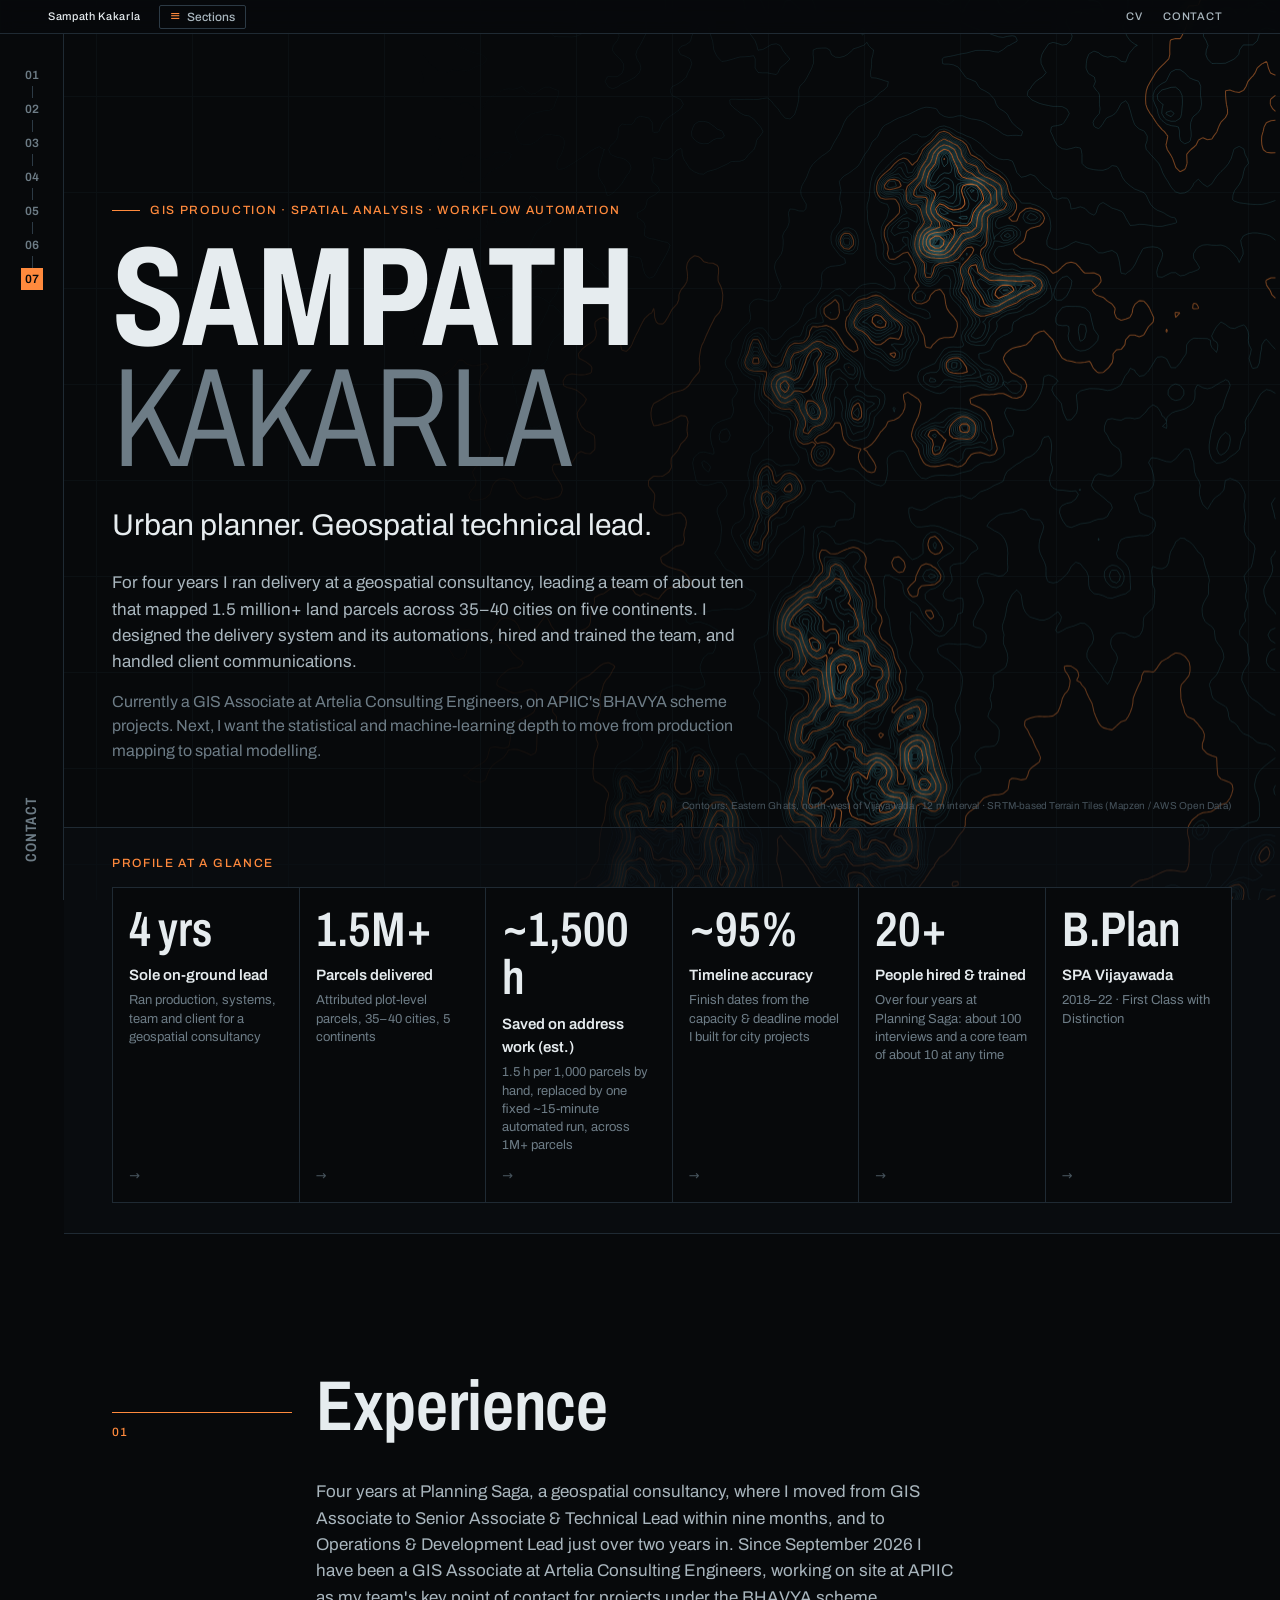
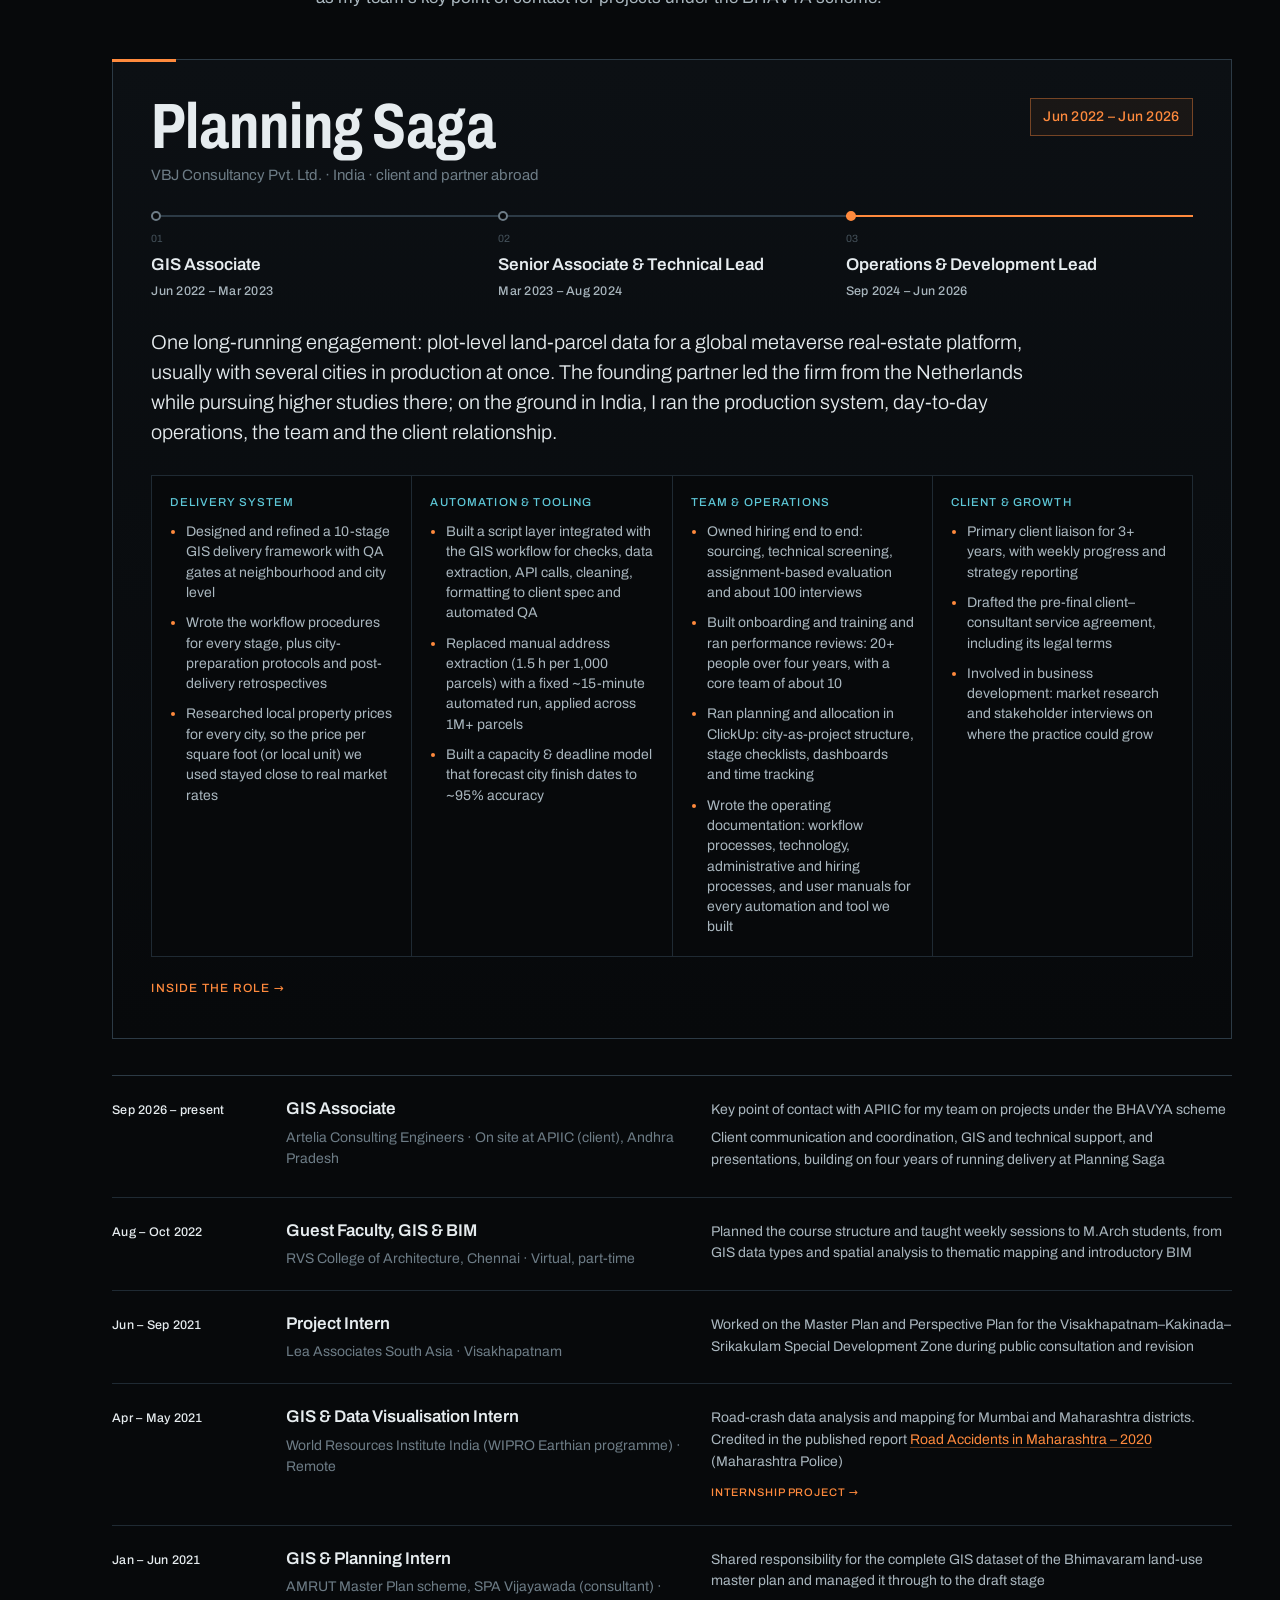
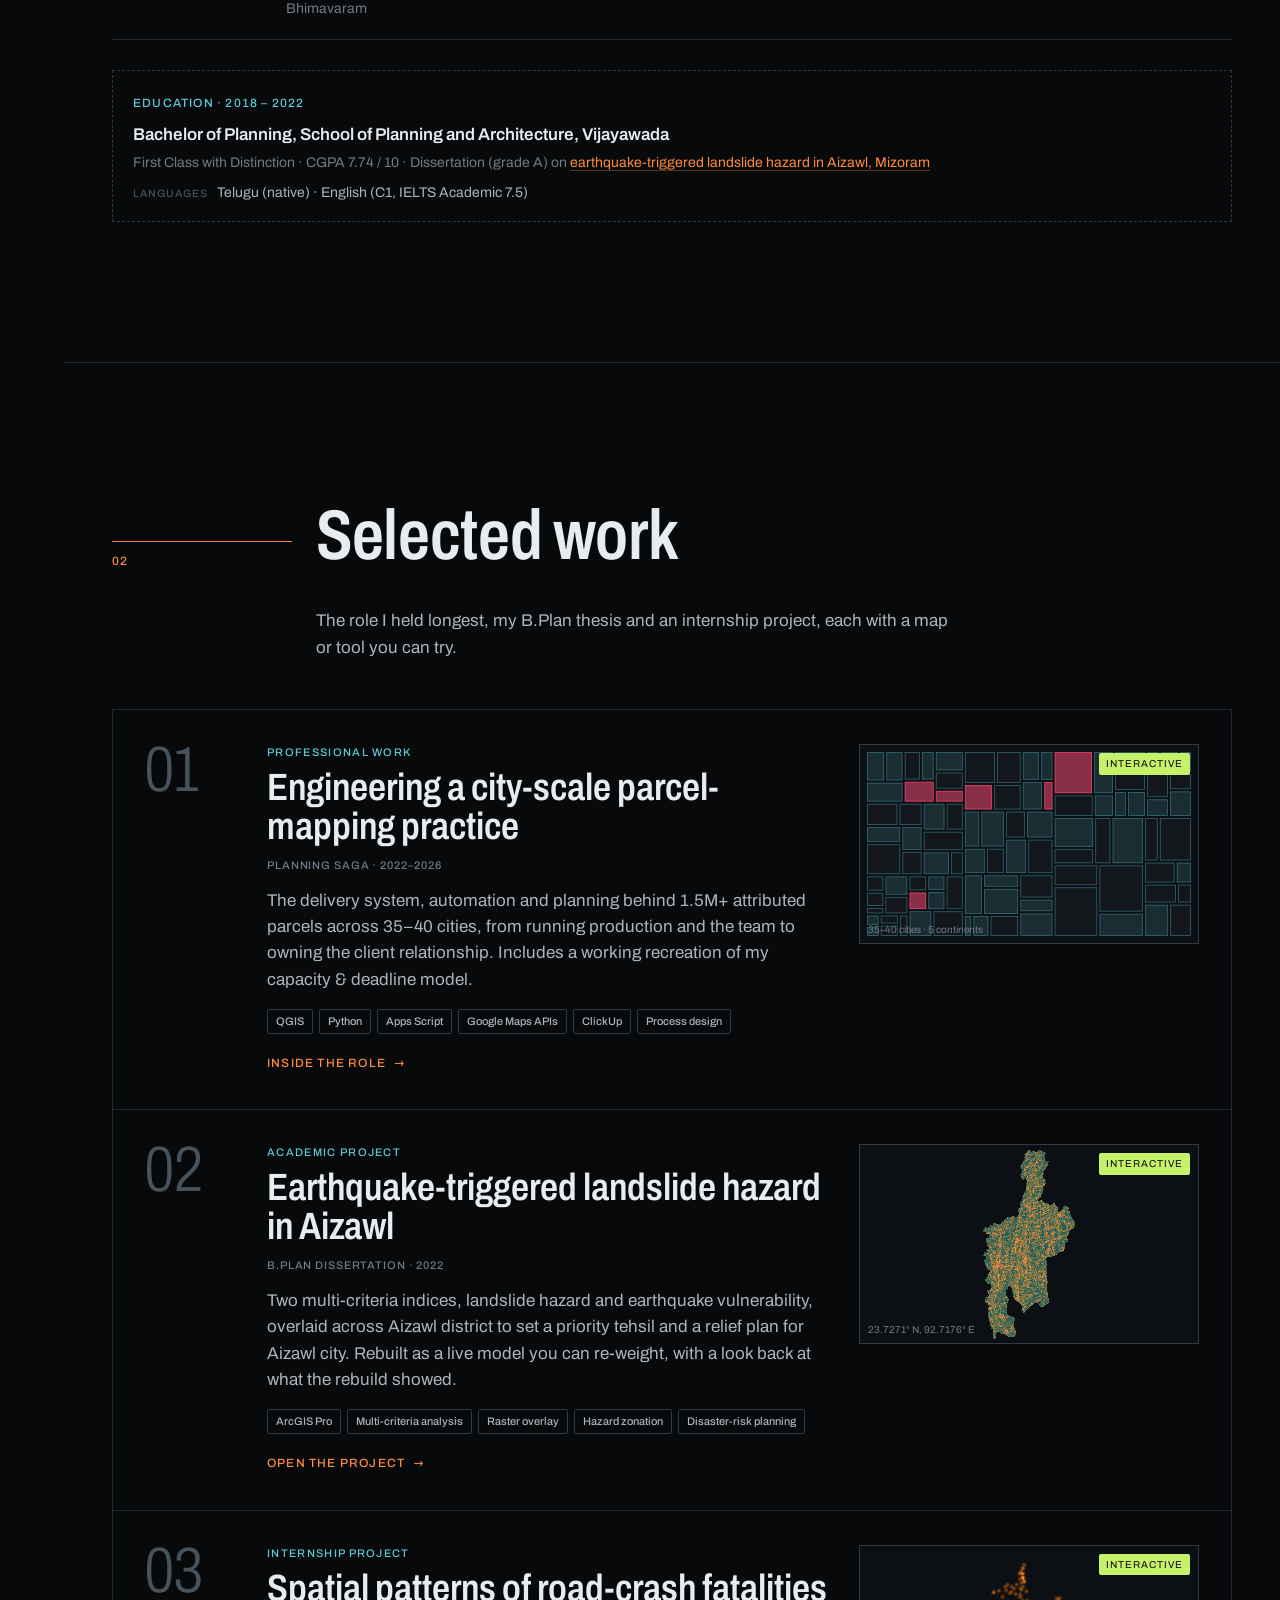
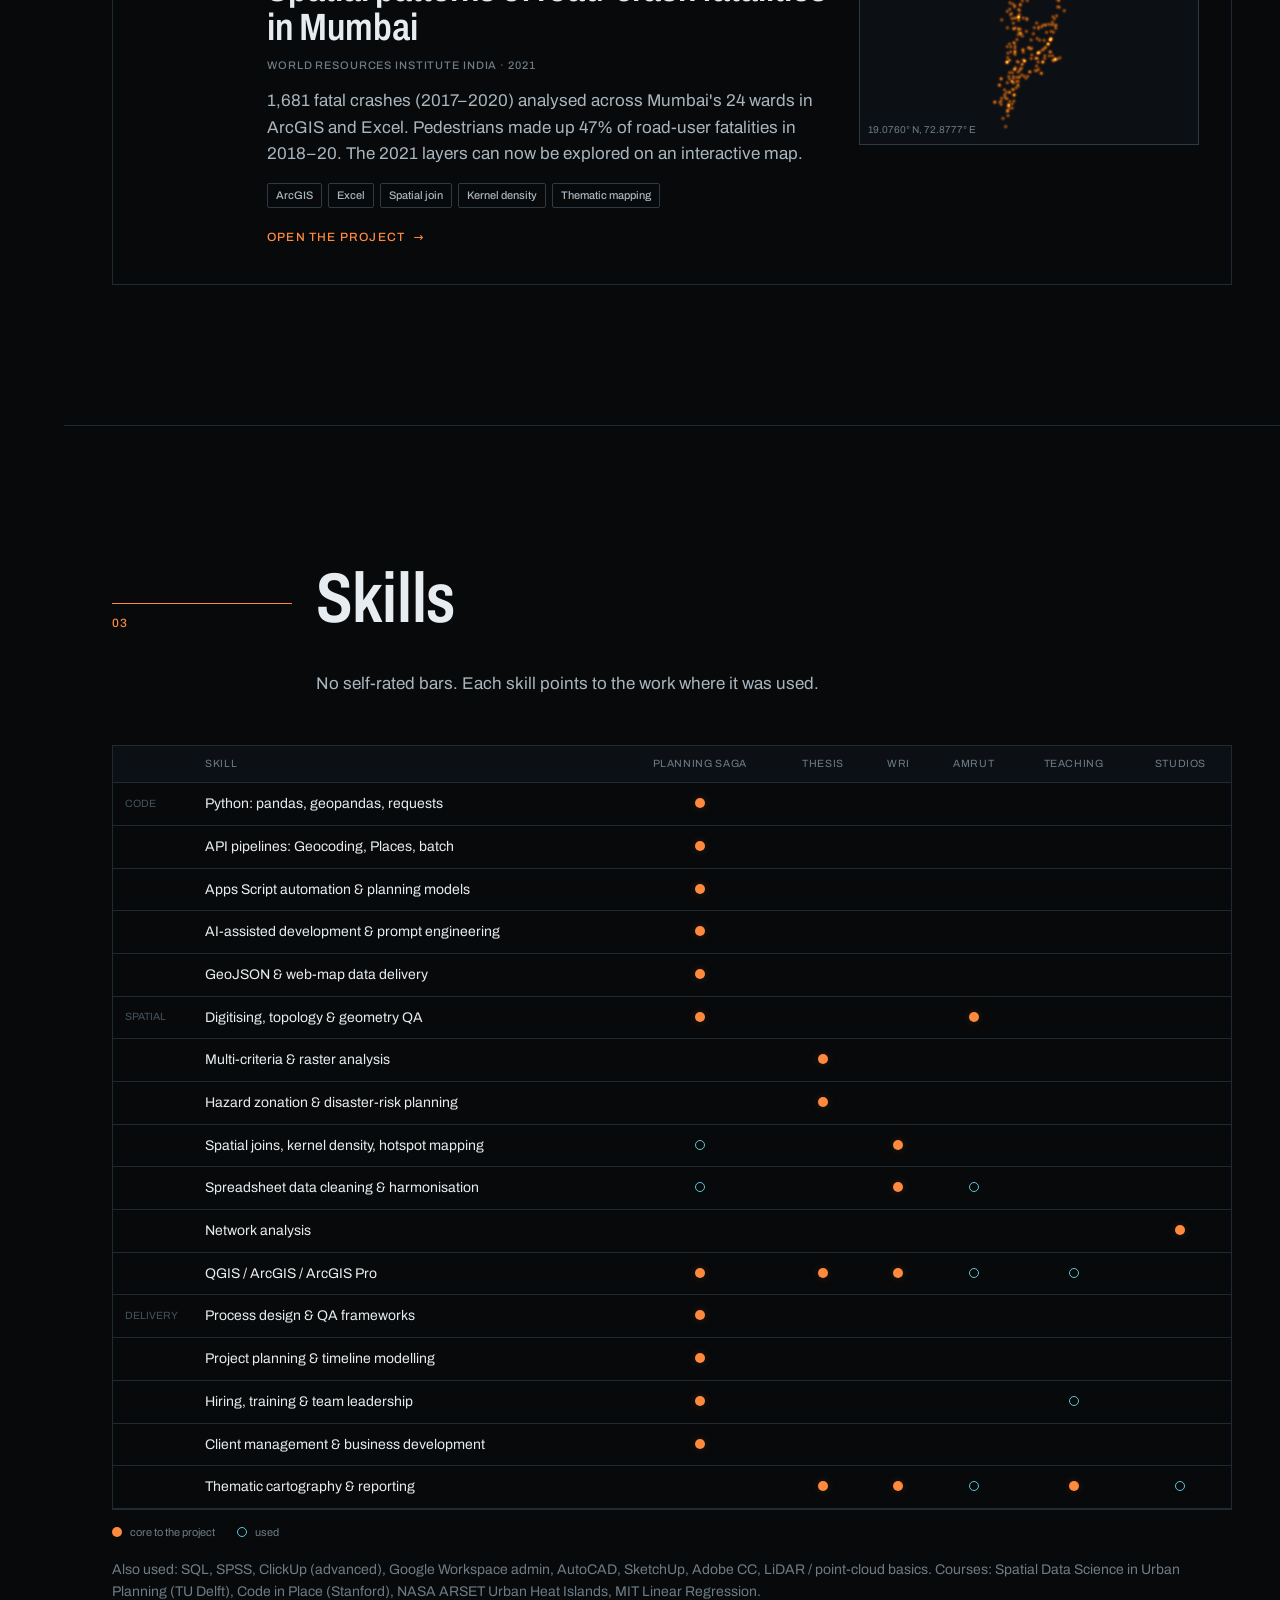
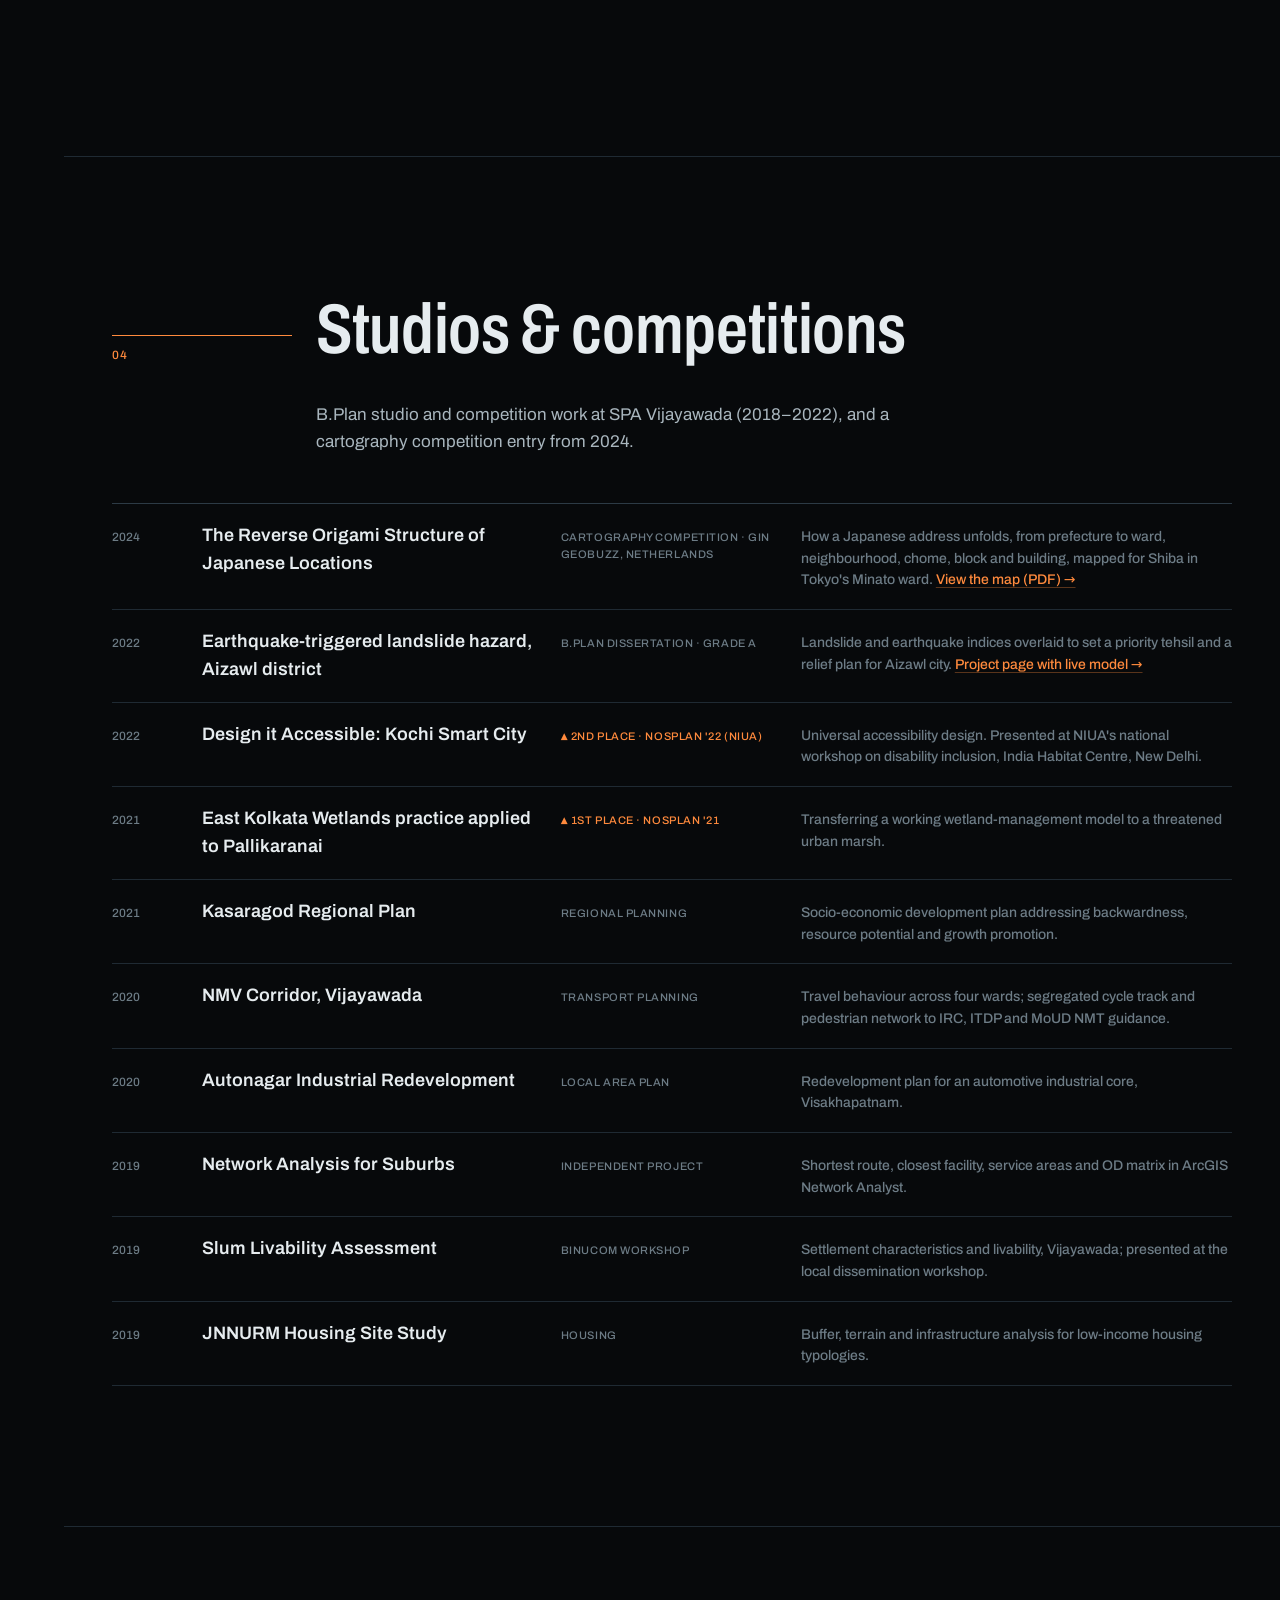
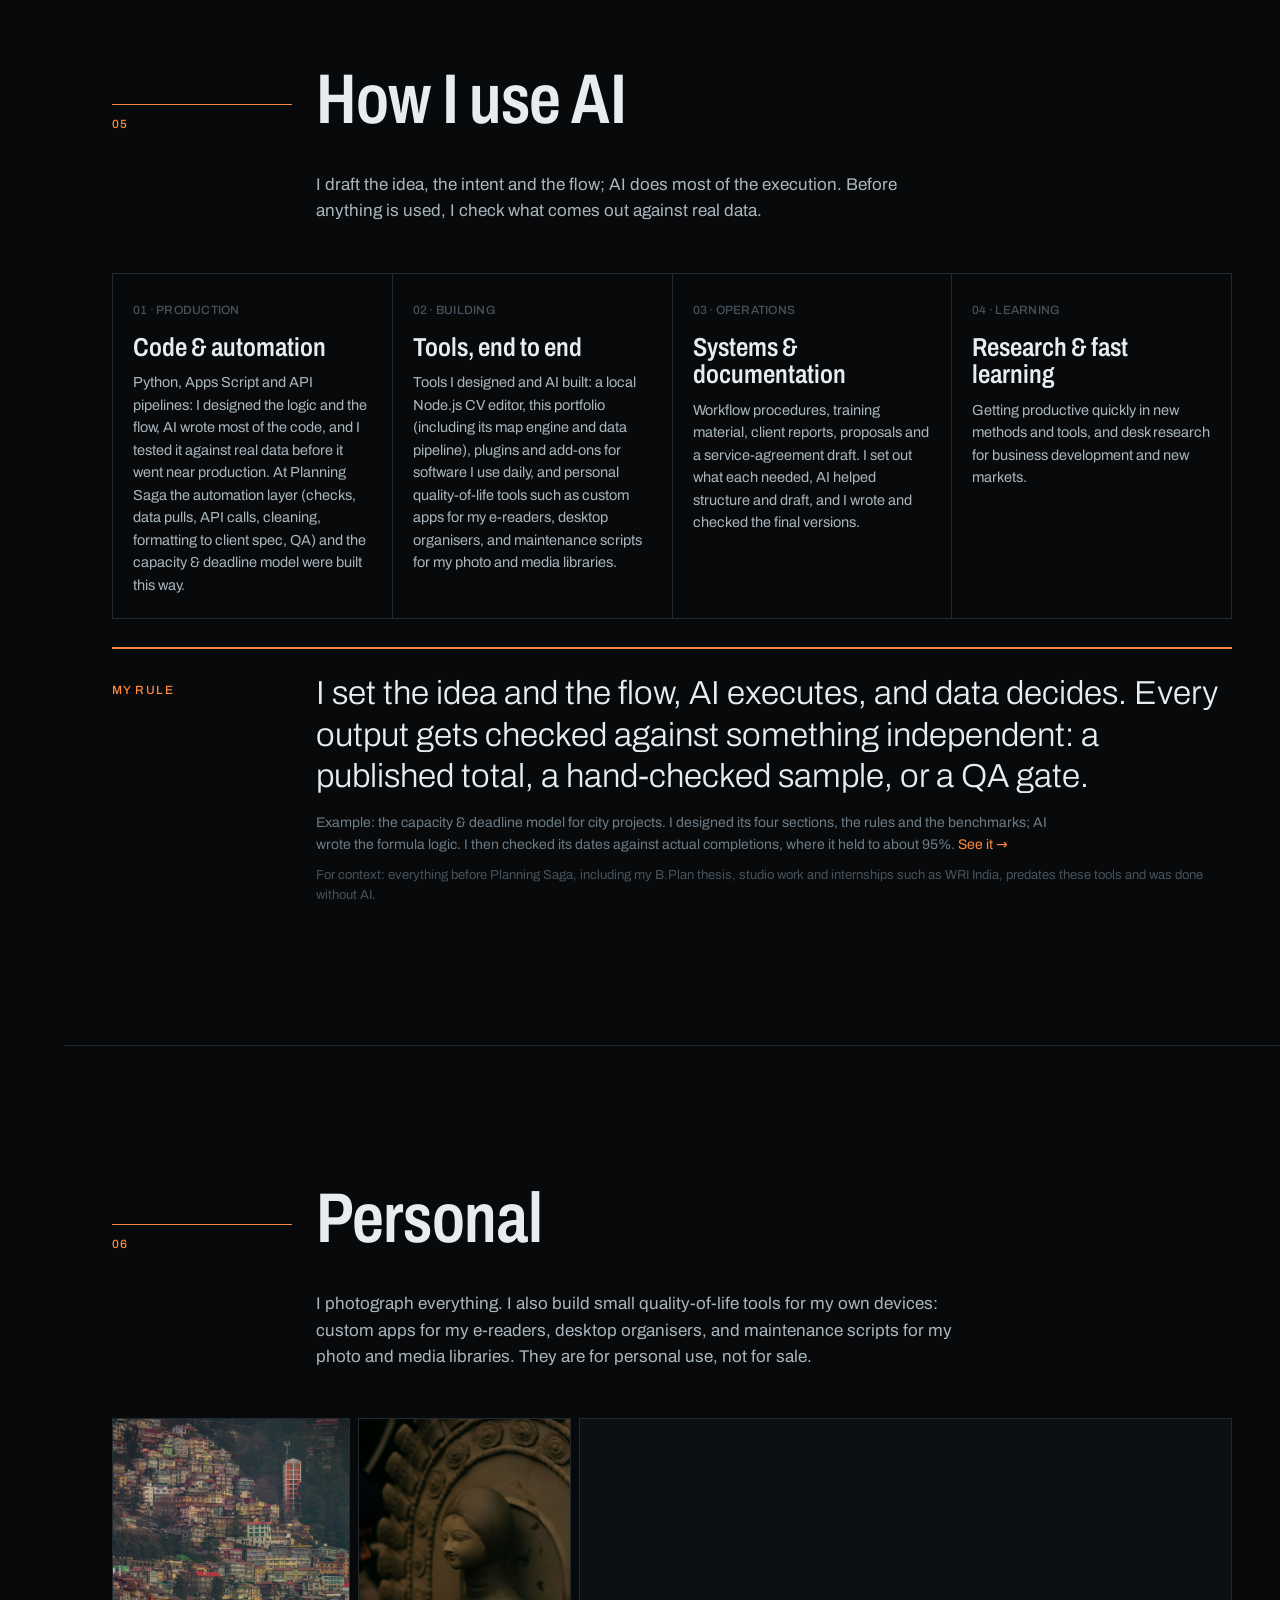
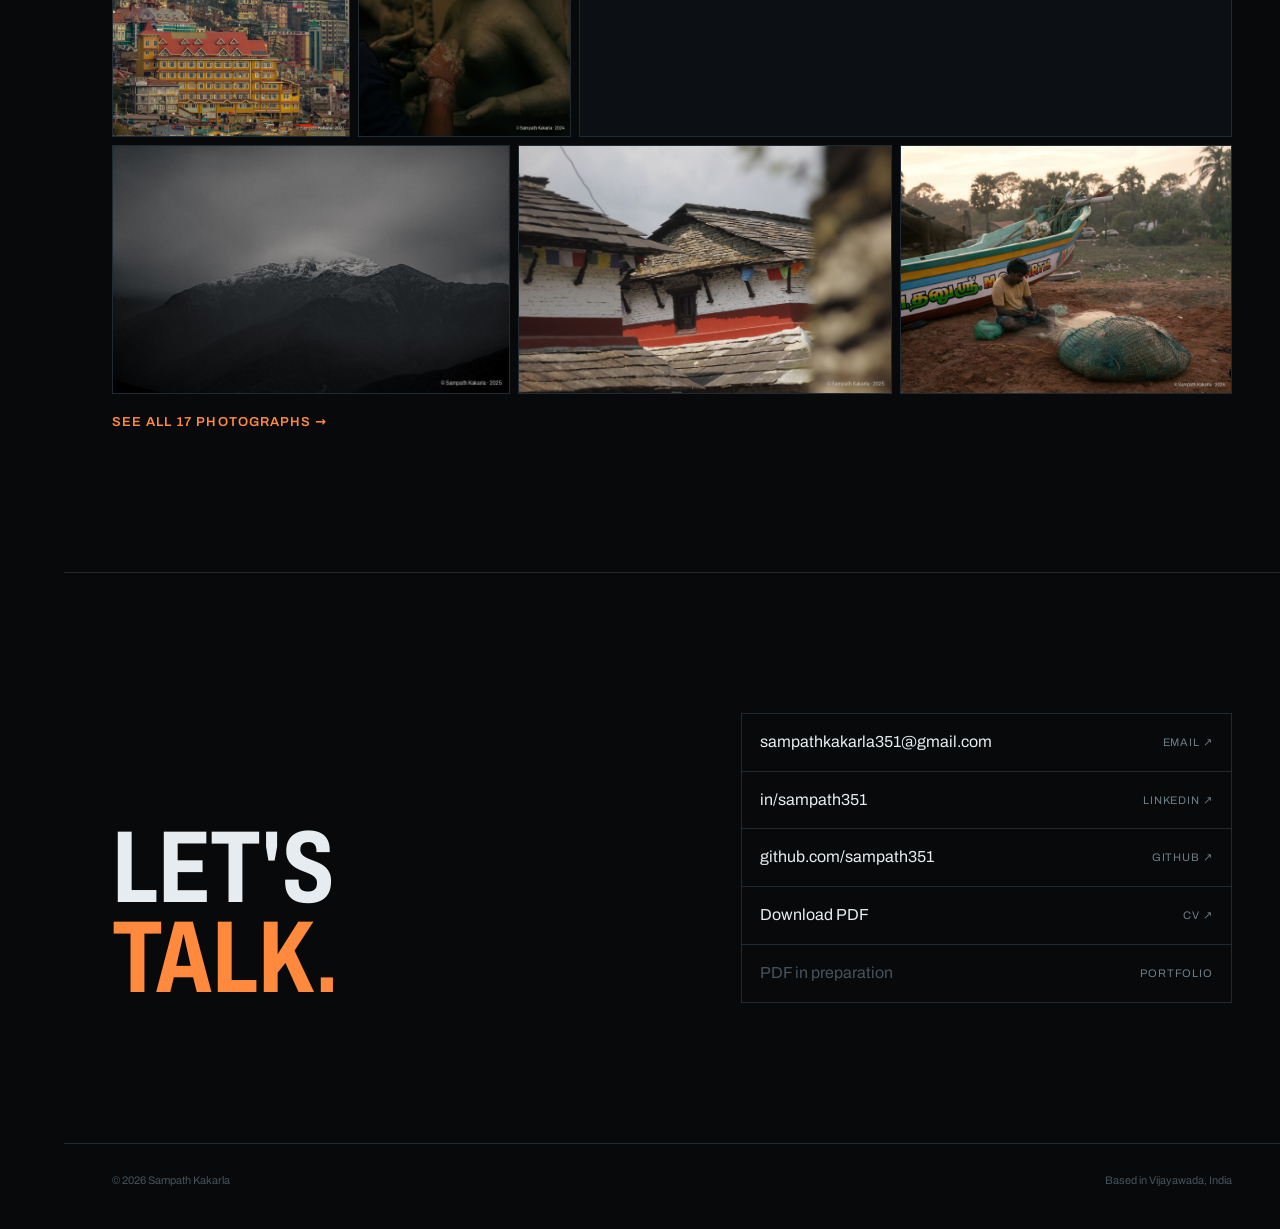
==== commit b68a80ef: "D6: Photography page; How I use AI moved above Personal" ====
--- a/index.html
+++ b/index.html
@@ -73,19 +73,6 @@
     </div>
   </section>
 
-  <!-- APPROACH / AI -->
-  <section class="block" id="approach" data-rail="How I use AI">
-    <div class="wrap">
-      <div class="sec-head rv">
-        <div class="no"><b>03</b></div>
-        <h2><span data-c="approach.title"></span> <em data-c="approach.titleMuted"></em></h2>
-        <p data-c="approach.intro"></p>
-      </div>
-      <div class="approach" id="approach-list"></div>
-      <aside class="principle rv" id="principle"></aside>
-    </div>
-  </section>
-
   <!-- EVIDENCE -->
   <section class="block" id="evidence" data-rail="Skills">
     <div class="wrap">
@@ -136,6 +123,19 @@
     </div>
   </section>
 
+  <!-- APPROACH / AI -->
+  <section class="block" id="approach" data-rail="How I use AI">
+    <div class="wrap">
+      <div class="sec-head rv">
+        <div class="no"><b>03</b></div>
+        <h2><span data-c="approach.title"></span> <em data-c="approach.titleMuted"></em></h2>
+        <p data-c="approach.intro"></p>
+      </div>
+      <div class="approach" id="approach-list"></div>
+      <aside class="principle rv" id="principle"></aside>
+    </div>
+  </section>
+
   <!-- PERSONAL -->
   <section class="block" id="personal" data-rail="Personal">
     <div class="wrap">
@@ -168,6 +168,7 @@
 <script src="assets/js/content.js"></script>
 <script src="assets/js/bg-terrain.js"></script>
 <script src="assets/js/rail.js"></script>
+<script src="assets/js/photos.js"></script>
 <script src="assets/js/main.js"></script>
 </body>
 </html>
--- a/assets/css/main.css
+++ b/assets/css/main.css
@@ -276,12 +276,110 @@
 .photo.ph::before, .photo.ph::after { content: ""; position: absolute; width: 14px; height: 14px; border: 1px solid var(--t-3); }
 .photo.ph::before { left: 8px; top: 8px; border-right: 0; border-bottom: 0; }
 .photo.ph::after { right: 8px; bottom: 8px; border-left: 0; border-top: 0; }
-/* phones: one wrapping flow; basis ∝ aspect ratio keeps each line at one height */
+.photo .c span { display: block; }
+.photo .c small { display: block; margin-top: 3px; font-size: 11px; font-weight: 400; color: var(--t-1); letter-spacing: .02em; }
+/* a featured photo (or any photo alone in its row) keeps its shape but never grows taller than the screen */
+.ph-row.solo { justify-content: center; }
+.ph-row.solo .photo { flex: 0 1 auto; width: min(100%, calc(78vh * var(--ar, 1.5))); }
+/* mosaic: columns like a pinboard, each photo at its own shape */
+.photos.lay-mosaic { display: block; columns: 3 260px; column-gap: 8px; }
+.lay-mosaic .photo { display: block; width: 100%; margin: 0 0 8px; break-inside: avoid; }
+/* filmstrip: one scrolling row at a fixed height */
+.photos.lay-strip { flex-direction: row; overflow-x: auto; scroll-snap-type: x proximity; padding-bottom: 10px; scrollbar-color: var(--rule-2) transparent; }
+.lay-strip .photo { flex: 0 0 auto; height: min(62vh, 520px); scroll-snap-align: start; }
+/* rows are worked out in photos.js for every screen width; an underfilled last row keeps the target height */
+.ph-row.short .photo { flex: 0 0 calc(var(--h) * var(--ar)); }
+.photo[data-i] { cursor: zoom-in; }
+.photo[data-i]:focus-visible { outline: 2px solid var(--cyan); outline-offset: 2px; }
+.ph-all { margin: 18px 0 0; font-size: 13px; font-weight: 600; text-transform: uppercase; letter-spacing: .08em; }
+.ph-all a { color: var(--sig); }
+/* photography page */
+.ph-hero { padding: calc(var(--hud-h) + 70px) 0 28px; position: relative; z-index: 2; }
+.ph-hero h1 { font-family: var(--f-cond); font-stretch: 74%; font-weight: 700; font-size: clamp(44px, 7.5vw, 112px); line-height: .9; margin: 22px 0 0; }
+.ph-hero .sub { color: var(--t-1); font-size: clamp(17px, 1.6vw, 20px); font-weight: 300; max-width: 720px; margin: 20px 0 0; }
+.ph-filters .chip span { opacity: .6; margin-left: 3px; }
+section.block.ph-block { padding-top: 0; }
+/* gallery + map backdrop: a dim, zoomed-in map of India fills the screen behind the page (like the contour
+   backdrop on the other pages); its camera glides to the place being looked at. Photos run down the left. */
+.gallery-page main { position: relative; z-index: 1; }
+.ph-layout { display: block; }
+.ph-main { width: min(100%, 58vw); position: relative; z-index: 2; }
+.ph-bar { position: sticky; top: var(--hud-h); z-index: 5; padding: 12px 0 16px; background: linear-gradient(var(--ink-0) 75%, #07090b00);
+  -webkit-mask-image: linear-gradient(90deg, #000 40%, transparent 68%); mask-image: linear-gradient(90deg, #000 40%, transparent 68%); }
+.ph-bg { position: fixed; top: var(--hud-h); right: 0; bottom: 0; left: 0; z-index: 0; overflow: hidden; pointer-events: none;
+  -webkit-mask-image: linear-gradient(90deg, transparent 18%, #000 60%); mask-image: linear-gradient(90deg, transparent 18%, #000 60%); }
+.pm-cam { position: absolute; left: 0; top: 0; transition: transform 1.5s cubic-bezier(.65, 0, .25, 1); will-change: transform; }
+.pm-drift { will-change: transform; }
+.pm-backdrop svg { display: block; overflow: visible; }
+.pm-backdrop .pm-land path { fill: #ff8a3d03; stroke: #ff8a3d24; }
+.pm-backdrop .pm-land .pm-ind { fill: #ff8a3d06; stroke: #ff8a3d4d; stroke-width: 1.3; }
+.pm-backdrop .pm-land .pm-npl { stroke: #ff8a3d38; }
+.pm-backdrop .pm-s { transform: scale(calc(var(--u, 1) * 1.6)); }
+.pm-backdrop .pm-core { fill: #ff8a3d55; stroke: none; }
+.pm-backdrop .pm-pin { fill: #ff8a3dcc; }
+.pm-backdrop .pm-ring.r1 { stroke: #ff8a3d4d; }
+.pm-backdrop .pm-label { fill: #a9b6be8c; }
+.pm-backdrop .pm-label { font-size: calc(var(--u, 1) * 14px); stroke-width: calc(var(--u, 1) * 4px); font-weight: 500; }
+.pm-backdrop .pm-cross line { stroke: #ff8a3d26; }
+.ph-bg .pm-read { position: absolute; right: 3vw; bottom: 3vh; font-size: 14px; text-align: right; }
+.ph-mini { display: none; }
+.ph-group { margin: 6px 0 46px; scroll-margin-top: calc(var(--hud-h) + 64px); }
+.ph-gh { display: flex; align-items: baseline; gap: 14px; margin: 0 0 12px; }
+.ph-gh h2 { font-family: var(--f-cond); font-stretch: 74%; font-weight: 700; font-size: clamp(28px, 3vw, 40px); line-height: 1; margin: 0; }
+.ph-gh span { color: var(--t-2); font-size: 13px; font-variant-numeric: tabular-nums; }
+/* the map */
+.pm-land path { fill: #ff8a3d05; stroke: #ff8a3d40; stroke-width: 1; vector-effect: non-scaling-stroke; stroke-linejoin: round; }
+.pm-land .pm-ind { fill: #ff8a3d0a; stroke: #ff8a3d99; stroke-width: 1.2; }
+.pm-land .pm-npl { stroke: #ff8a3d73; }
+.pm-cross line { stroke: #ff8a3d55; stroke-width: 1; stroke-dasharray: 3 5; vector-effect: non-scaling-stroke; }
+.pm-cross { transition: opacity .3s; }
+.pm-dot { cursor: pointer; outline: none; }
+.pm-hit { fill: transparent; }
+.pm-core { fill: #a9b6be; stroke: #07090b; stroke-width: 2; transition: fill .2s; }
+.pm-dot:hover .pm-core, .pm-dot:focus-visible .pm-core { fill: var(--t-0); }
+.pm-dot.on .pm-core { fill: var(--sig); }
+
+.pm-pin { fill: var(--sig); stroke: #07090b; stroke-width: 2.5; }
+/* the point is steady (no pulsing): one faint ring around it */
+.pm-ring { fill: none; stroke: #ff8a3d59; stroke-width: 1.5; transform: scale(2.2); transform-box: fill-box; transform-origin: center; }
+.pm-ring.r2 { display: none; }
+.pm-live.pop { animation: pm-fade .6s ease-out; }
+.pm-label { fill: var(--t-0); font: 600 17px var(--f-sans); letter-spacing: .02em; paint-order: stroke; stroke: #07090b; stroke-width: 6px; stroke-linejoin: round; }
+.pm-read { margin-top: 10px; font-size: 12.5px; color: var(--t-3); font-variant-numeric: tabular-nums; }
+.pm-read b { color: #ff8a3d99; font-weight: 600; text-transform: uppercase; letter-spacing: .08em; }
+@keyframes pm-fade { from { opacity: 0; } to { opacity: 1; } }
+@media (prefers-reduced-motion: reduce) { .pm-live.pop { animation: none; } }
+/* narrower screens: the photos need the full width; the backdrop stays behind and a small locator is pinned top right */
+@media (max-width: 1000px) {
+  .ph-main { width: 100%; }
+  .ph-bar { padding-right: 96px; -webkit-mask-image: none; mask-image: none; }
+  .ph-bg { -webkit-mask-image: linear-gradient(90deg, transparent 0%, #000 55%); mask-image: linear-gradient(90deg, transparent 0%, #000 55%); opacity: .7; }
+  .ph-bg .pm-read, .pm-backdrop .pm-label { display: none; }
+  .ph-mini { display: block; position: fixed; top: calc(var(--hud-h) + 6px); right: max(8px, env(safe-area-inset-right)); width: 84px; z-index: 6; padding: 4px; background: #07090bd9; border: 1px solid var(--rule); }
+  .pm-mini svg { display: block; width: 100%; height: auto; }
+  .pm-mini .pm-label, .pm-mini .pm-cross { display: none; }
+  .pm-mini .pm-core { stroke-width: 4; }
+}
+}
+/* full-screen viewer */
+.pv { position: fixed; inset: 0; z-index: 100; background: #050607f2; display: none; place-items: center; }
+.pv.on { display: grid; }
+.pv figure { margin: 0; display: flex; flex-direction: column; align-items: center; gap: 12px; max-width: 94vw; }
+.pv img { max-width: 92vw; max-height: 82vh; object-fit: contain; display: block; }
+.pv figcaption { text-align: center; color: var(--t-0); font-size: 14px; max-width: 760px; }
+.pv figcaption small { display: block; color: var(--t-1); font-size: 12px; margin-top: 3px; }
+.pv figcaption em { display: block; font-style: normal; color: var(--t-3); font-size: 11px; margin-top: 4px; letter-spacing: .06em; }
+.pv button { position: absolute; background: #0c1014cc; color: var(--t-0); border: 1px solid var(--rule-2); width: 44px; height: 44px; font-size: 26px; line-height: 1; cursor: pointer; border-radius: 2px; }
+.pv button:hover { border-color: var(--sig); color: var(--sig); }
+.pv .pv-x { top: 16px; right: 16px; }
+.pv .pv-p { left: 16px; top: 50%; transform: translateY(-50%); }
+.pv .pv-n2 { right: 16px; top: 50%; transform: translateY(-50%); }
+/* phones */
 @media (max-width: 620px) {
-  .photos { flex-direction: row; flex-wrap: wrap; }
-  .ph-row { display: contents; }
-  .photo { flex: var(--ar, 1) 1 calc(var(--ar, 1) * 100px); }
-  .photo .c { opacity: 1; transform: none; font-size: 11.5px; }
+  .pv .pv-p, .pv .pv-n2 { top: auto; bottom: 16px; transform: none; }
+  .photos.lay-mosaic { columns: 2; }
+  .lay-strip .photo { height: 46vh; }
+  .photo .c { display: none; }   /* phones: captions live in the full-screen view (tap a photo) */
 }
 
 /* ---------- Contact / footer ---------- */
@@ -620,7 +718,7 @@
 .terrain-cap { position: absolute; right: var(--gut); bottom: 14px; z-index: 2; font-family: var(--f-mono); font-size: 10px; color: var(--t-3); letter-spacing: .02em; max-width: 60%; text-align: right; }
 .cs-hero { position: relative; overflow: hidden; }
 .cs-hero canvas.cs-terrain { position: absolute; inset: 0; width: 100%; height: 100%; z-index: 0; }
-.cs-hero .vignette { position: absolute; inset: 0; z-index: 0; pointer-events: none; background: linear-gradient(90deg, var(--ink-0) 0%, #07090bd9 45%, #07090b66 100%), linear-gradient(to top, var(--ink-0) 0%, transparent 40%); }
+.cs-hero .vignette { position: absolute; inset: 0; z-index: 0; pointer-events: none; background: linear-gradient(90deg, var(--ink-0) 0%, #07090bd9 34%, #07090b4d 62%, #07090b00 82%), linear-gradient(to top, var(--ink-0) 0%, transparent 30%); }
 .cs-hero .wrap { z-index: 1; }
 .r-pts p a, .edu p a, .row p a, .pillar li a { color: var(--sig); text-decoration: underline; text-decoration-color: #ff8a3d55; text-underline-offset: 3px; }
 .r-pts p a:hover, .edu p a:hover, .row p a:hover { text-decoration-color: var(--sig); }
@@ -780,3 +878,9 @@
 .ao-hn { font-family: var(--f-sans); font-size: 10.5px; line-height: 1; color: var(--t-0); background: #07090bcc; border: 1px solid var(--rule-2); padding: 2px 4px; border-radius: 2px; pointer-events: none; white-space: nowrap; }
 .ao-hn.on { border-color: var(--t-0); font-weight: 600; }
 .slot .draft { font-style: normal; font-size: 10px; text-transform: uppercase; letter-spacing: .08em; color: var(--heat-1); border: 1px solid var(--heat-1); padding: 1px 5px; margin-left: 6px; }
+/* phones: text spans the full width, so keep the contours softer behind it */
+@media (max-width: 700px) { .cs-hero .vignette { background: linear-gradient(90deg, var(--ink-0) 0%, #07090be0 50%, #07090b99 100%), linear-gradient(to top, var(--ink-0) 0%, transparent 30%); } }
+/* map markers keep a readable size whatever the map's width (scaled around each point) */
+.pm-mini .pm-s { transform: scale(6.5); }
+@media (max-width: 1000px) { .ph-group { scroll-margin-top: calc(var(--hud-h) + 104px); } }
+.gallery-page .foot { position: relative; z-index: 2; background: var(--ink-0); }
